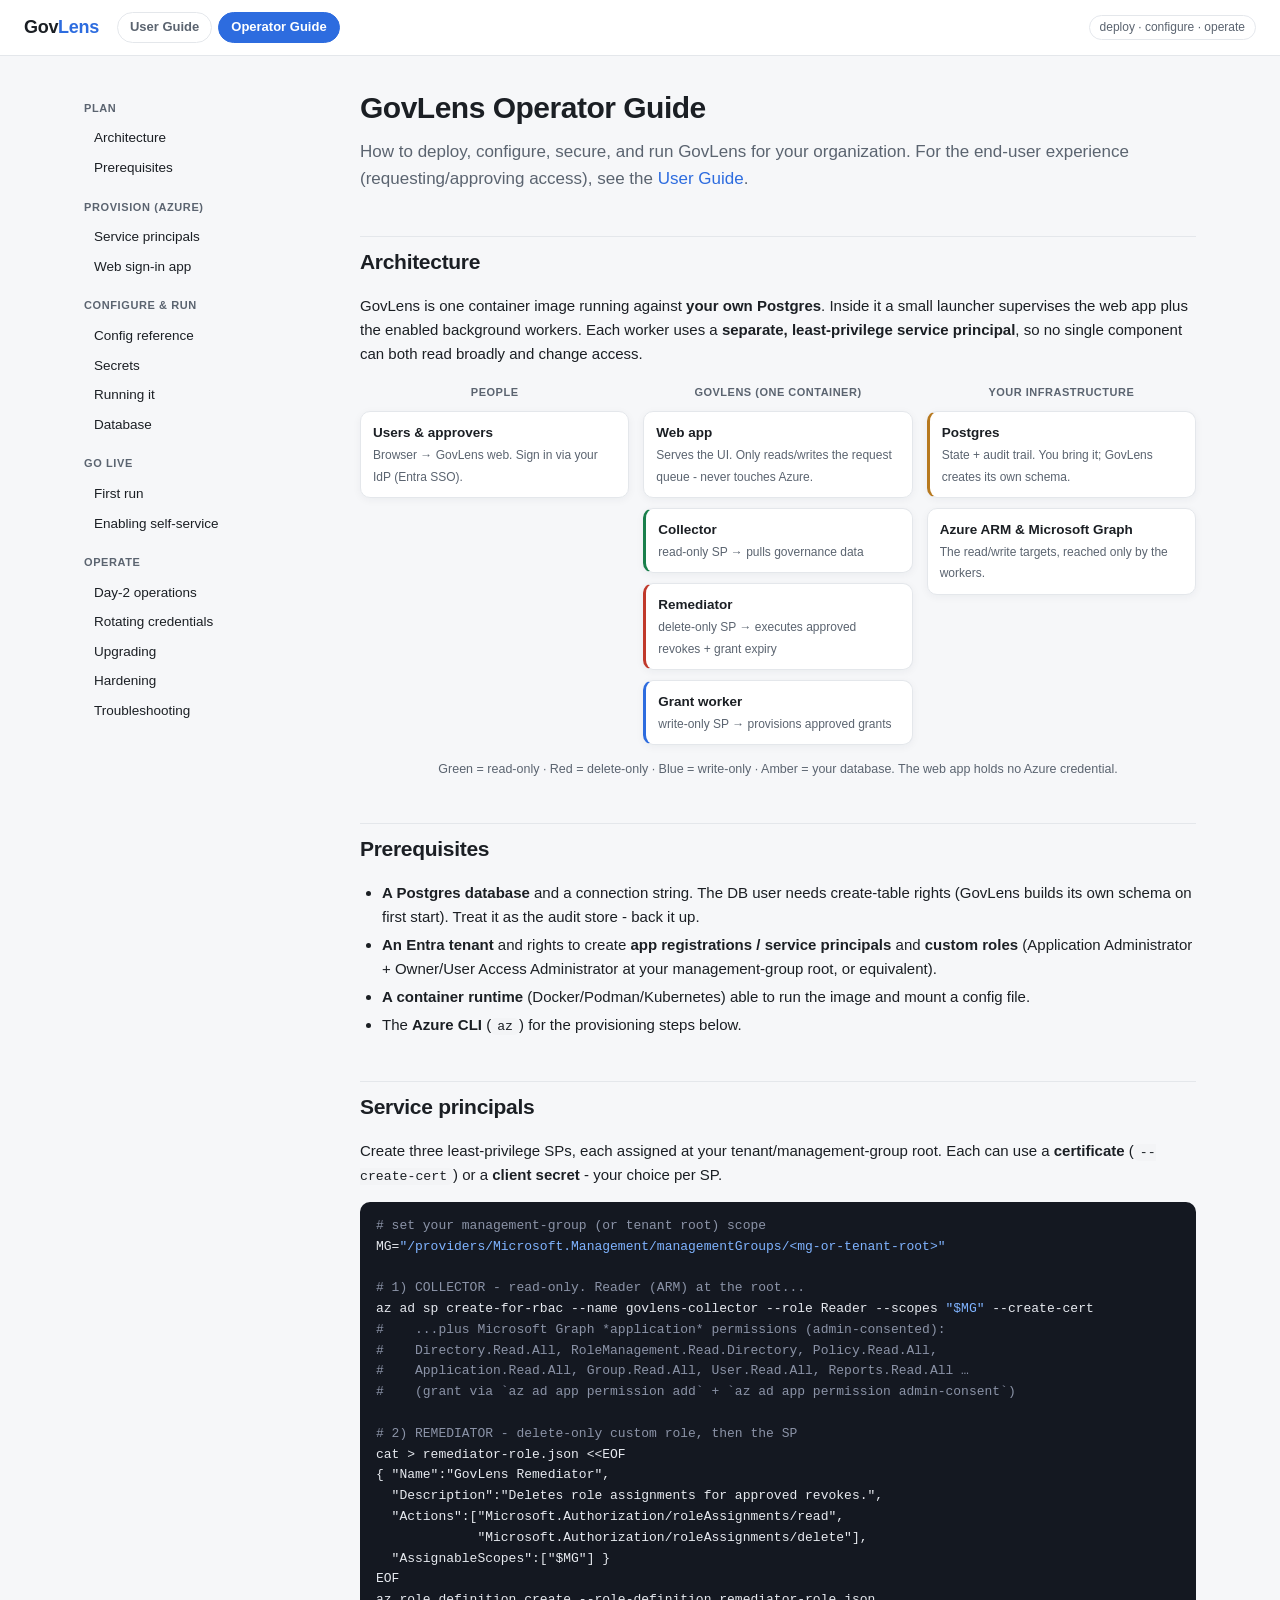
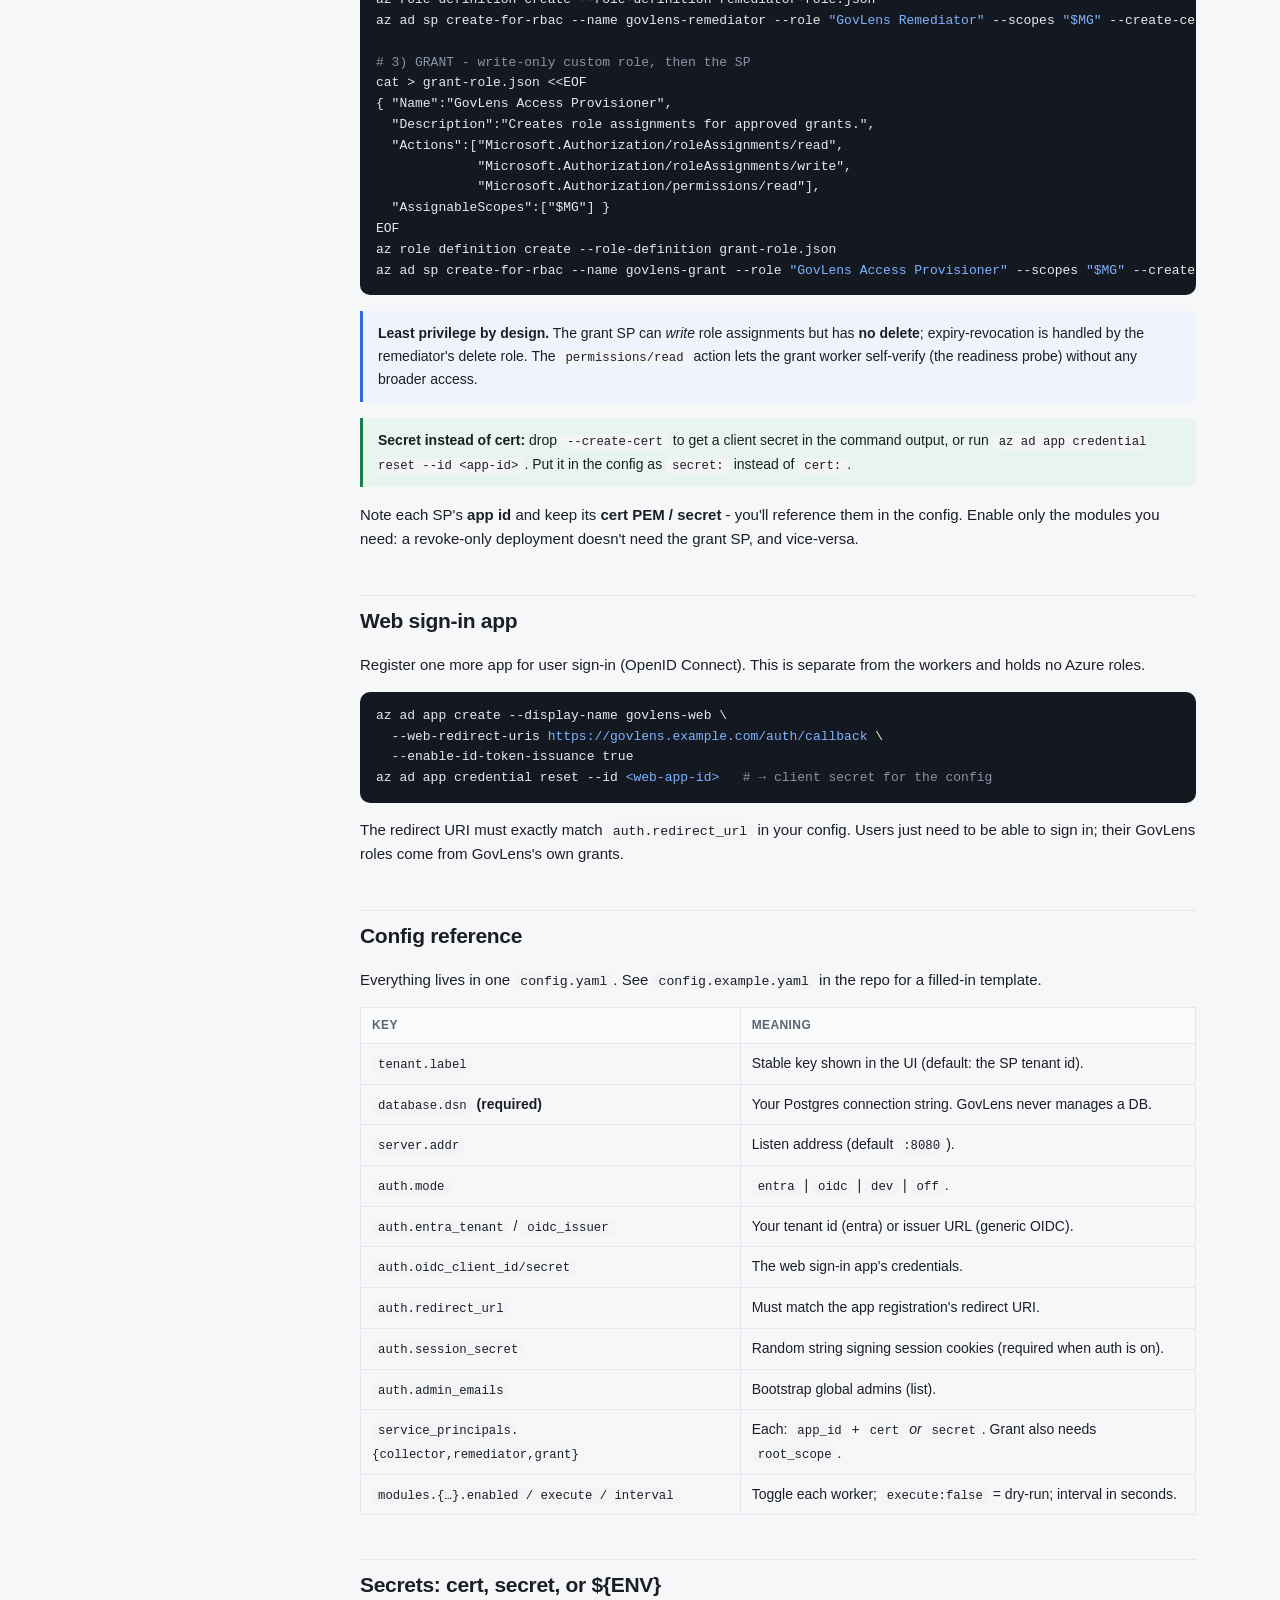
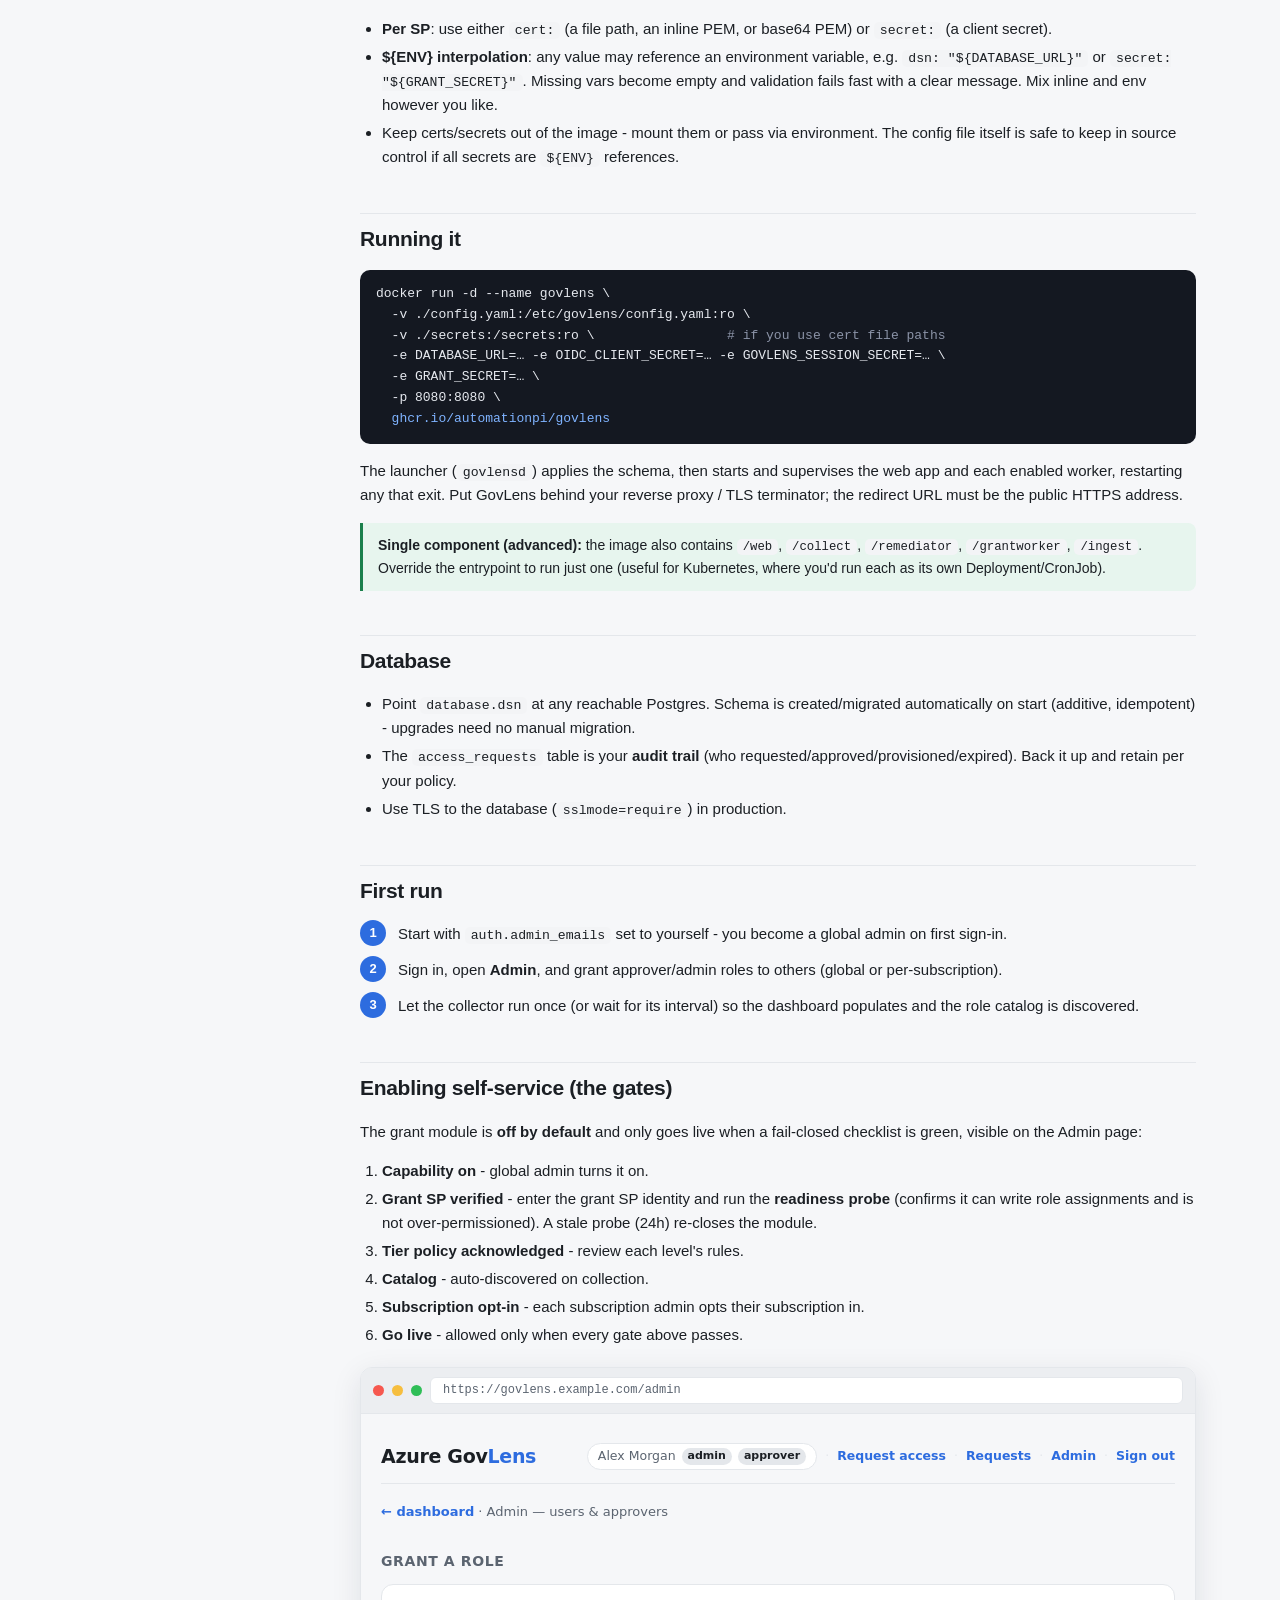
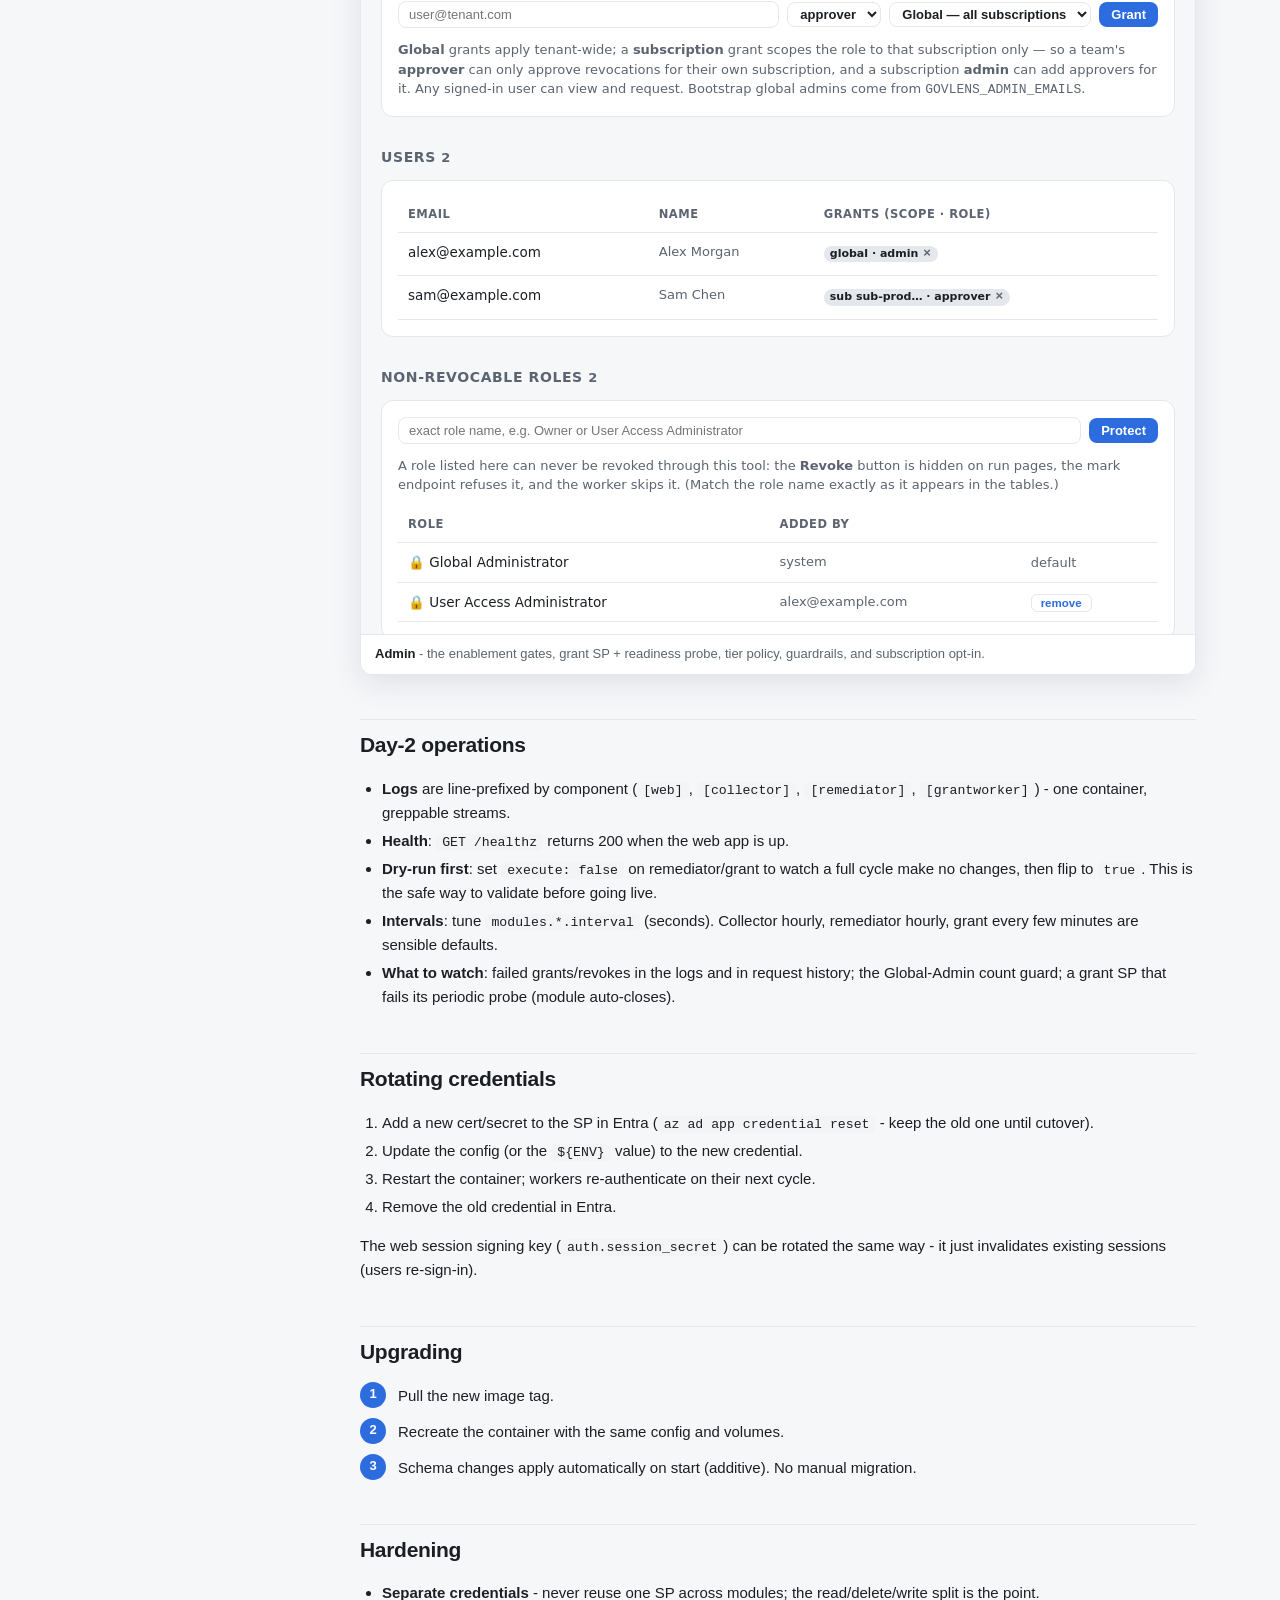
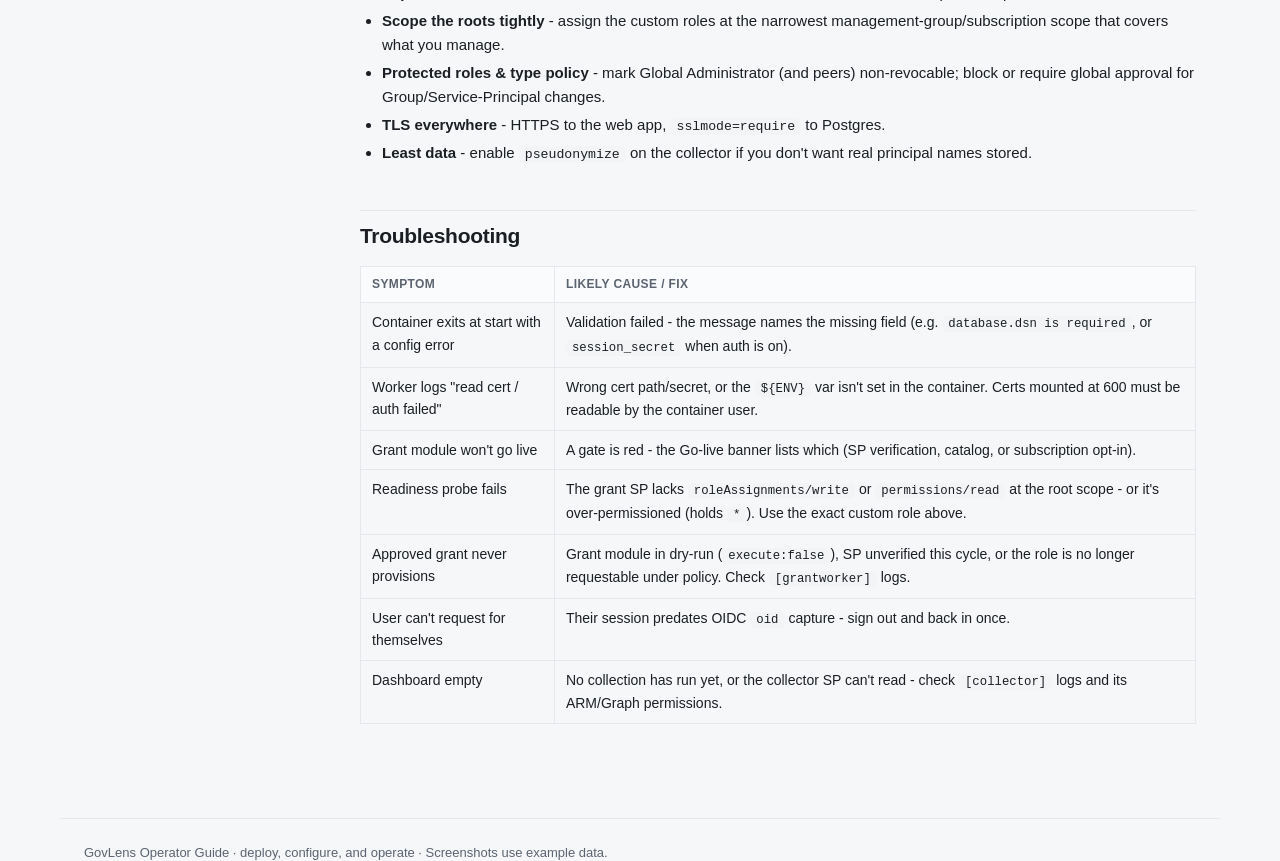
==== docs/user-guide/operator.html @ 84d146c8 "Initial public release Lean Azure and Entra governance with a reviewed self-service access workflow:" ====
<!doctype html>
<html lang="en">
<head>
<meta charset="utf-8">
<meta name="viewport" content="width=device-width, initial-scale=1">
<title>GovLens - Operator Guide</title>
<link rel="stylesheet" href="assets/guide.css">
</head>
<body>
<div class="topbar">
  <span class="brand">Gov<span class="lens">Lens</span></span>
  <nav class="gnav"><a href="index.html">User Guide</a><a href="operator.html" class="active">Operator Guide</a></nav>
  <span style="flex:1"></span>
  <span class="tag">deploy · configure · operate</span>
</div>

<div class="layout">
<nav class="toc">
  <h4>Plan</h4>
  <a href="#arch">Architecture</a>
  <a href="#prereqs">Prerequisites</a>
  <h4>Provision (Azure)</h4>
  <a href="#sps">Service principals</a>
  <a href="#webapp">Web sign-in app</a>
  <h4>Configure &amp; run</h4>
  <a href="#config">Config reference</a>
  <a href="#secrets">Secrets</a>
  <a href="#run">Running it</a>
  <a href="#database">Database</a>
  <h4>Go live</h4>
  <a href="#bootstrap">First run</a>
  <a href="#enable">Enabling self-service</a>
  <h4>Operate</h4>
  <a href="#ops">Day-2 operations</a>
  <a href="#rotate">Rotating credentials</a>
  <a href="#upgrade">Upgrading</a>
  <a href="#hardening">Hardening</a>
  <a href="#trouble">Troubleshooting</a>
</nav>

<main>
  <h1>GovLens Operator Guide</h1>
  <p class="lead">How to deploy, configure, secure, and run GovLens for your organization. For the
  end-user experience (requesting/approving access), see the <a href="index.html">User Guide</a>.</p>

  <h2 id="arch">Architecture</h2>
  <p>GovLens is one container image running against <b>your own Postgres</b>. Inside it a small launcher
  supervises the web app plus the enabled background workers. Each worker uses a <b>separate, least-privilege
  service principal</b>, so no single component can both read broadly and change access.</p>
  <div class="arch">
    <div class="col">
      <div class="colhead">People</div>
      <div class="box"><b>Users &amp; approvers</b><span class="s">Browser → GovLens web. Sign in via your IdP (Entra SSO).</span></div>
    </div>
    <div class="col">
      <div class="colhead">GovLens (one container)</div>
      <div class="box"><b>Web app</b><span class="s">Serves the UI. Only reads/writes the request queue - never touches Azure.</span></div>
      <div class="box read"><b>Collector</b><span class="s">read-only SP → pulls governance data</span></div>
      <div class="box del"><b>Remediator</b><span class="s">delete-only SP → executes approved revokes + grant expiry</span></div>
      <div class="box write"><b>Grant worker</b><span class="s">write-only SP → provisions approved grants</span></div>
    </div>
    <div class="col">
      <div class="colhead">Your infrastructure</div>
      <div class="box db"><b>Postgres</b><span class="s">State + audit trail. You bring it; GovLens creates its own schema.</span></div>
      <div class="box"><b>Azure ARM &amp; Microsoft Graph</b><span class="s">The read/write targets, reached only by the workers.</span></div>
    </div>
    <div class="lgd">Green = read-only · Red = delete-only · Blue = write-only · Amber = your database. The web app holds no Azure credential.</div>
  </div>

  <h2 id="prereqs">Prerequisites</h2>
  <ul>
    <li><b>A Postgres database</b> and a connection string. The DB user needs create-table rights (GovLens
    builds its own schema on first start). Treat it as the audit store - back it up.</li>
    <li><b>An Entra tenant</b> and rights to create <b>app registrations / service principals</b> and
    <b>custom roles</b> (Application Administrator + Owner/User Access Administrator at your management-group root, or equivalent).</li>
    <li><b>A container runtime</b> (Docker/Podman/Kubernetes) able to run the image and mount a config file.</li>
    <li>The <b>Azure CLI</b> (<code>az</code>) for the provisioning steps below.</li>
  </ul>

  <h2 id="sps">Service principals</h2>
  <p>Create three least-privilege SPs, each assigned at your tenant/management-group root. Each can use a
  <b>certificate</b> (<code>--create-cert</code>) or a <b>client secret</b> - your choice per SP.</p>
  <pre class="cmd"><span class="c"># set your management-group (or tenant root) scope</span>
MG=<span class="k">"/providers/Microsoft.Management/managementGroups/&lt;mg-or-tenant-root&gt;"</span>

<span class="c"># 1) COLLECTOR - read-only. Reader (ARM) at the root...</span>
az ad sp create-for-rbac --name govlens-collector --role Reader --scopes <span class="k">"$MG"</span> --create-cert
<span class="c">#    ...plus Microsoft Graph *application* permissions (admin-consented):</span>
<span class="c">#    Directory.Read.All, RoleManagement.Read.Directory, Policy.Read.All,</span>
<span class="c">#    Application.Read.All, Group.Read.All, User.Read.All, Reports.Read.All …</span>
<span class="c">#    (grant via `az ad app permission add` + `az ad app permission admin-consent`)</span>

<span class="c"># 2) REMEDIATOR - delete-only custom role, then the SP</span>
cat &gt; remediator-role.json &lt;&lt;EOF
{ "Name":"GovLens Remediator",
  "Description":"Deletes role assignments for approved revokes.",
  "Actions":["Microsoft.Authorization/roleAssignments/read",
             "Microsoft.Authorization/roleAssignments/delete"],
  "AssignableScopes":["$MG"] }
EOF
az role definition create --role-definition remediator-role.json
az ad sp create-for-rbac --name govlens-remediator --role <span class="k">"GovLens Remediator"</span> --scopes <span class="k">"$MG"</span> --create-cert

<span class="c"># 3) GRANT - write-only custom role, then the SP</span>
cat &gt; grant-role.json &lt;&lt;EOF
{ "Name":"GovLens Access Provisioner",
  "Description":"Creates role assignments for approved grants.",
  "Actions":["Microsoft.Authorization/roleAssignments/read",
             "Microsoft.Authorization/roleAssignments/write",
             "Microsoft.Authorization/permissions/read"],
  "AssignableScopes":["$MG"] }
EOF
az role definition create --role-definition grant-role.json
az ad sp create-for-rbac --name govlens-grant --role <span class="k">"GovLens Access Provisioner"</span> --scopes <span class="k">"$MG"</span> --create-cert</pre>
  <div class="note"><b>Least privilege by design.</b> The grant SP can <i>write</i> role assignments but has
  <b>no delete</b>; expiry-revocation is handled by the remediator's delete role. The <code>permissions/read</code>
  action lets the grant worker self-verify (the readiness probe) without any broader access.</div>
  <div class="tip"><b>Secret instead of cert:</b> drop <code>--create-cert</code> to get a client secret in the
  command output, or run <code>az ad app credential reset --id &lt;app-id&gt;</code>. Put it in the config as
  <code>secret:</code> instead of <code>cert:</code>.</div>
  <p>Note each SP's <b>app id</b> and keep its <b>cert PEM / secret</b> - you'll reference them in the config.
  Enable only the modules you need: a revoke-only deployment doesn't need the grant SP, and vice-versa.</p>

  <h2 id="webapp">Web sign-in app</h2>
  <p>Register one more app for user sign-in (OpenID Connect). This is separate from the workers and holds no Azure roles.</p>
  <pre class="cmd">az ad app create --display-name govlens-web \
  --web-redirect-uris <span class="k">https://govlens.example.com/auth/callback</span> \
  --enable-id-token-issuance true
az ad app credential reset --id <span class="k">&lt;web-app-id&gt;</span>   <span class="c"># → client secret for the config</span></pre>
  <p>The redirect URI must exactly match <code>auth.redirect_url</code> in your config. Users just need to be
  able to sign in; their GovLens roles come from GovLens's own grants.</p>

  <h2 id="config">Config reference</h2>
  <p>Everything lives in one <code>config.yaml</code>. See <code>config.example.yaml</code> in the repo for a
  filled-in template.</p>
  <table>
    <tr><th>Key</th><th>Meaning</th></tr>
    <tr><td><code>tenant.label</code></td><td>Stable key shown in the UI (default: the SP tenant id).</td></tr>
    <tr><td><code>database.dsn</code> <b>(required)</b></td><td>Your Postgres connection string. GovLens never manages a DB.</td></tr>
    <tr><td><code>server.addr</code></td><td>Listen address (default <code>:8080</code>).</td></tr>
    <tr><td><code>auth.mode</code></td><td><code>entra</code> | <code>oidc</code> | <code>dev</code> | <code>off</code>.</td></tr>
    <tr><td><code>auth.entra_tenant</code> / <code>oidc_issuer</code></td><td>Your tenant id (entra) or issuer URL (generic OIDC).</td></tr>
    <tr><td><code>auth.oidc_client_id/secret</code></td><td>The web sign-in app's credentials.</td></tr>
    <tr><td><code>auth.redirect_url</code></td><td>Must match the app registration's redirect URI.</td></tr>
    <tr><td><code>auth.session_secret</code></td><td>Random string signing session cookies (required when auth is on).</td></tr>
    <tr><td><code>auth.admin_emails</code></td><td>Bootstrap global admins (list).</td></tr>
    <tr><td><code>service_principals.{collector,remediator,grant}</code></td><td>Each: <code>app_id</code> + <code>cert</code> <i>or</i> <code>secret</code>. Grant also needs <code>root_scope</code>.</td></tr>
    <tr><td><code>modules.{…}.enabled / execute / interval</code></td><td>Toggle each worker; <code>execute:false</code> = dry-run; interval in seconds.</td></tr>
  </table>

  <h2 id="secrets">Secrets: cert, secret, or ${ENV}</h2>
  <ul>
    <li><b>Per SP</b>: use either <code>cert:</code> (a file path, an inline PEM, or base64 PEM) or <code>secret:</code> (a client secret).</li>
    <li><b>${ENV} interpolation</b>: any value may reference an environment variable, e.g.
    <code>dsn: "${DATABASE_URL}"</code> or <code>secret: "${GRANT_SECRET}"</code>. Missing vars become empty and
    validation fails fast with a clear message. Mix inline and env however you like.</li>
    <li>Keep certs/secrets out of the image - mount them or pass via environment. The config file itself is
    safe to keep in source control if all secrets are <code>${ENV}</code> references.</li>
  </ul>

  <h2 id="run">Running it</h2>
  <pre class="cmd">docker run -d --name govlens \
  -v ./config.yaml:/etc/govlens/config.yaml:ro \
  -v ./secrets:/secrets:ro \                 <span class="c"># if you use cert file paths</span>
  -e DATABASE_URL=… -e OIDC_CLIENT_SECRET=… -e GOVLENS_SESSION_SECRET=… \
  -e GRANT_SECRET=… \
  -p 8080:8080 \
  <span class="k">ghcr.io/automationpi/govlens</span></pre>
  <p>The launcher (<code>govlensd</code>) applies the schema, then starts and supervises the web app and each
  enabled worker, restarting any that exit. Put GovLens behind your reverse proxy / TLS terminator; the
  redirect URL must be the public HTTPS address.</p>
  <div class="tip"><b>Single component (advanced):</b> the image also contains <code>/web</code>, <code>/collect</code>,
  <code>/remediator</code>, <code>/grantworker</code>, <code>/ingest</code>. Override the entrypoint to run just one
  (useful for Kubernetes, where you'd run each as its own Deployment/CronJob).</div>

  <h2 id="database">Database</h2>
  <ul>
    <li>Point <code>database.dsn</code> at any reachable Postgres. Schema is created/migrated automatically on
    start (additive, idempotent) - upgrades need no manual migration.</li>
    <li>The <code>access_requests</code> table is your <b>audit trail</b> (who requested/approved/provisioned/expired).
    Back it up and retain per your policy.</li>
    <li>Use TLS to the database (<code>sslmode=require</code>) in production.</li>
  </ul>

  <h2 id="bootstrap">First run</h2>
  <ol class="steps">
    <li>Start with <code>auth.admin_emails</code> set to yourself - you become a global admin on first sign-in.</li>
    <li>Sign in, open <b>Admin</b>, and grant approver/admin roles to others (global or per-subscription).</li>
    <li>Let the collector run once (or wait for its interval) so the dashboard populates and the role catalog
    is discovered.</li>
  </ol>

  <h2 id="enable">Enabling self-service (the gates)</h2>
  <p>The grant module is <b>off by default</b> and only goes live when a fail-closed checklist is green,
  visible on the Admin page:</p>
  <ol>
    <li><b>Capability on</b> - global admin turns it on.</li>
    <li><b>Grant SP verified</b> - enter the grant SP identity and run the <b>readiness probe</b> (confirms it can
    write role assignments and is not over-permissioned). A stale probe (24h) re-closes the module.</li>
    <li><b>Tier policy acknowledged</b> - review each level's rules.</li>
    <li><b>Catalog</b> - auto-discovered on collection.</li>
    <li><b>Subscription opt-in</b> - each subscription admin opts their subscription in.</li>
    <li><b>Go live</b> - allowed only when every gate above passes.</li>
  </ol>
  <div class="shot">
    <div class="chrome"><span class="dot" style="background:#f6584f"></span><span class="dot" style="background:#f6be3f"></span>
      <span class="dot" style="background:#2fbe57"></span><span class="url">https://govlens.example.com/admin</span></div>
    <iframe src="screens/admin.html" style="height:820px" title="Admin - enablement" loading="lazy"></iframe>
    <div class="cap"><b>Admin</b> - the enablement gates, grant SP + readiness probe, tier policy, guardrails, and subscription opt-in.</div>
  </div>

  <h2 id="ops">Day-2 operations</h2>
  <ul>
    <li><b>Logs</b> are line-prefixed by component (<code>[web]</code>, <code>[collector]</code>,
    <code>[remediator]</code>, <code>[grantworker]</code>) - one container, greppable streams.</li>
    <li><b>Health</b>: <code>GET /healthz</code> returns 200 when the web app is up.</li>
    <li><b>Dry-run first</b>: set <code>execute: false</code> on remediator/grant to watch a full cycle make no
    changes, then flip to <code>true</code>. This is the safe way to validate before going live.</li>
    <li><b>Intervals</b>: tune <code>modules.*.interval</code> (seconds). Collector hourly, remediator hourly,
    grant every few minutes are sensible defaults.</li>
    <li><b>What to watch</b>: failed grants/revokes in the logs and in request history; the Global-Admin count
    guard; a grant SP that fails its periodic probe (module auto-closes).</li>
  </ul>

  <h2 id="rotate">Rotating credentials</h2>
  <ol>
    <li>Add a new cert/secret to the SP in Entra (<code>az ad app credential reset</code> - keep the old one until cutover).</li>
    <li>Update the config (or the <code>${ENV}</code> value) to the new credential.</li>
    <li>Restart the container; workers re-authenticate on their next cycle.</li>
    <li>Remove the old credential in Entra.</li>
  </ol>
  <p>The web session signing key (<code>auth.session_secret</code>) can be rotated the same way - it just
  invalidates existing sessions (users re-sign-in).</p>

  <h2 id="upgrade">Upgrading</h2>
  <ol class="steps">
    <li>Pull the new image tag.</li>
    <li>Recreate the container with the same config and volumes.</li>
    <li>Schema changes apply automatically on start (additive). No manual migration.</li>
  </ol>

  <h2 id="hardening">Hardening</h2>
  <ul>
    <li><b>Separate credentials</b> - never reuse one SP across modules; the read/delete/write split is the point.</li>
    <li><b>Scope the roots tightly</b> - assign the custom roles at the narrowest management-group/subscription
    scope that covers what you manage.</li>
    <li><b>Protected roles &amp; type policy</b> - mark Global Administrator (and peers) non-revocable; block or
    require global approval for Group/Service-Principal changes.</li>
    <li><b>TLS everywhere</b> - HTTPS to the web app, <code>sslmode=require</code> to Postgres.</li>
    <li><b>Least data</b> - enable <code>pseudonymize</code> on the collector if you don't want real principal
    names stored.</li>
  </ul>

  <h2 id="trouble">Troubleshooting</h2>
  <table>
    <tr><th>Symptom</th><th>Likely cause / fix</th></tr>
    <tr><td>Container exits at start with a config error</td><td>Validation failed - the message names the missing
      field (e.g. <code>database.dsn is required</code>, or <code>session_secret</code> when auth is on).</td></tr>
    <tr><td>Worker logs "read cert / auth failed"</td><td>Wrong cert path/secret, or the <code>${ENV}</code> var isn't
      set in the container. Certs mounted at 600 must be readable by the container user.</td></tr>
    <tr><td>Grant module won't go live</td><td>A gate is red - the Go-live banner lists which (SP verification,
      catalog, or subscription opt-in).</td></tr>
    <tr><td>Readiness probe fails</td><td>The grant SP lacks <code>roleAssignments/write</code> or
      <code>permissions/read</code> at the root scope - or it's over-permissioned (holds <code>*</code>). Use the exact custom role above.</td></tr>
    <tr><td>Approved grant never provisions</td><td>Grant module in dry-run (<code>execute:false</code>), SP unverified this
      cycle, or the role is no longer requestable under policy. Check <code>[grantworker]</code> logs.</td></tr>
    <tr><td>User can't request for themselves</td><td>Their session predates OIDC <code>oid</code> capture - sign out and
      back in once.</td></tr>
    <tr><td>Dashboard empty</td><td>No collection has run yet, or the collector SP can't read - check
      <code>[collector]</code> logs and its ARM/Graph permissions.</td></tr>
  </table>
</main>
</div>

<footer>
  GovLens Operator Guide · deploy, configure, and operate · Screenshots use example data.
</footer>
</body>
</html>
---- docs/user-guide/assets/guide.css ----
:root{
    --bg:#f6f7f9; --card:#ffffff; --ink:#1b1f24; --muted:#5b6470; --line:#e4e7eb;
    --accent:#2d6cdf; --accent-soft:#eef3fd; --good:#1a7f4b; --warn:#b7791f; --warn-soft:#fdf6e9; --bad:#c0392b;
    --code:#f3f4f6;
  }
  *{box-sizing:border-box}
  html{scroll-behavior:smooth}
  body{margin:0;background:var(--bg);color:var(--ink);
    font:15px/1.6 -apple-system,BlinkMacSystemFont,"Segoe UI",Roboto,Helvetica,Arial,sans-serif}
  a{color:var(--accent);text-decoration:none}
  a:hover{text-decoration:underline}
  code{background:var(--code);border-radius:5px;padding:1px 6px;font-size:.88em;
    font-family:ui-monospace,SFMono-Regular,Menlo,Consolas,monospace}
  .topbar{position:sticky;top:0;z-index:10;background:rgba(255,255,255,.92);backdrop-filter:blur(6px);
    border-bottom:1px solid var(--line);padding:12px 24px;display:flex;align-items:center;gap:10px}
  .brand{font-weight:800;letter-spacing:-.3px;font-size:18px}
  .brand .lens{color:var(--accent)}
  .tag{font-size:12px;color:var(--muted);border:1px solid var(--line);border-radius:20px;padding:2px 10px}
  .layout{display:grid;grid-template-columns:240px 1fr;gap:36px;max-width:1160px;margin:0 auto;padding:28px 24px 80px}
  nav.toc{position:sticky;top:70px;align-self:start;font-size:13.5px;max-height:calc(100vh - 90px);overflow:auto}
  nav.toc h4{font-size:11px;text-transform:uppercase;letter-spacing:.6px;color:var(--muted);margin:16px 0 6px}
  nav.toc a{display:block;color:var(--ink);padding:4px 8px;border-radius:6px;border-left:2px solid transparent}
  nav.toc a:hover{background:var(--accent-soft);text-decoration:none}
  main{min-width:0}
  main h1{font-size:30px;letter-spacing:-.5px;margin:0 0 6px}
  main h2{font-size:21px;letter-spacing:-.3px;margin:44px 0 10px;padding-top:8px;border-top:1px solid var(--line)}
  main h3{font-size:16px;margin:22px 0 6px}
  .lead{font-size:17px;color:var(--muted);margin:0 0 8px}
  ul,ol{padding-left:22px}
  li{margin:4px 0}
  .pill{display:inline-block;font-size:12px;font-weight:600;border-radius:20px;padding:1px 9px}
  .p-user{background:#e7edfb;color:var(--accent)} .p-approver{background:#e7f5ee;color:var(--good)}
  .p-admin{background:#f0e9d8;color:var(--warn)}
  .note,.warn,.tip{border-left:3px solid var(--accent);background:var(--accent-soft);
    padding:11px 15px;border-radius:0 8px 8px 0;margin:16px 0;font-size:14px}
  .warn{border-color:var(--warn);background:var(--warn-soft)}
  .tip{border-color:var(--good);background:#e7f5ee}
  .note b,.warn b,.tip b{color:var(--ink)}
  table{border-collapse:collapse;width:100%;margin:14px 0;font-size:14px}
  th,td{border:1px solid var(--line);padding:8px 11px;text-align:left;vertical-align:top}
  th{background:#fafbfc;font-size:12px;text-transform:uppercase;letter-spacing:.4px;color:var(--muted)}
  /* Screenshot frame */
  .shot{border:1px solid var(--line);border-radius:12px;overflow:hidden;
    box-shadow:0 8px 30px rgba(20,30,50,.10);margin:20px 0}
  .shot .chrome{display:flex;align-items:center;gap:8px;padding:9px 12px;background:#eceef1;border-bottom:1px solid var(--line)}
  .shot .dot{width:11px;height:11px;border-radius:50%;flex:0 0 auto}
  .shot .url{flex:1;background:#fff;border:1px solid var(--line);border-radius:6px;padding:3px 12px;
    font-size:12px;color:var(--muted);font-family:ui-monospace,monospace;overflow:hidden;white-space:nowrap;text-overflow:ellipsis}
  .shot iframe{width:100%;border:0;display:block;background:#fff}
  .shot .cap{padding:9px 14px;font-size:13px;color:var(--muted);background:var(--card);border-top:1px solid var(--line)}
  .cap b{color:var(--ink)}
  .steps{counter-reset:s;list-style:none;padding-left:0}
  .steps>li{counter-increment:s;position:relative;padding-left:38px;margin:12px 0}
  .steps>li::before{content:counter(s);position:absolute;left:0;top:-2px;width:26px;height:26px;border-radius:50%;
    background:var(--accent);color:#fff;font-weight:700;font-size:13px;display:flex;align-items:center;justify-content:center}
  footer{max-width:1160px;margin:0 auto;padding:24px;color:var(--muted);font-size:13px;border-top:1px solid var(--line)}
  @media(max-width:820px){.layout{grid-template-columns:1fr}nav.toc{display:none}}

/* ---- shared guide nav (User / Operator tabs) ---- */
.gnav{display:flex;gap:6px;margin-left:8px}
.gnav a{font-size:13px;font-weight:600;color:var(--muted);padding:4px 12px;border-radius:20px;border:1px solid var(--line);background:#fff}
.gnav a:hover{text-decoration:none;border-color:var(--accent);color:var(--accent)}
.gnav a.active{background:var(--accent);color:#fff;border-color:var(--accent)}

/* ---- command / code blocks ---- */
pre.cmd{background:#141821;color:#e6e9ef;padding:14px 16px;border-radius:10px;overflow:auto;
  font:13px/1.6 ui-monospace,SFMono-Regular,Menlo,Consolas,monospace;margin:14px 0}
pre.cmd .c{color:#8b93a7}         /* comment */
pre.cmd .k{color:#7fb3ff}         /* keyword/flag */
kbd{background:#fff;border:1px solid var(--line);border-bottom-width:2px;border-radius:5px;
  padding:1px 6px;font:12px ui-monospace,monospace}

/* ---- architecture diagram ---- */
.arch{display:grid;grid-template-columns:1fr 1fr 1fr;gap:14px;align-items:stretch;margin:18px 0}
.arch .col{display:flex;flex-direction:column;gap:10px}
.arch .colhead{font-size:11px;text-transform:uppercase;letter-spacing:.5px;color:var(--muted);font-weight:700;text-align:center}
.box{border:1px solid var(--line);border-radius:10px;background:var(--card);padding:10px 12px;font-size:13.5px;box-shadow:0 2px 8px rgba(20,30,50,.05)}
.box b{display:block}
.box .s{font-size:12px;color:var(--muted)}
.box.read{border-left:3px solid var(--good)}
.box.del{border-left:3px solid var(--bad)}
.box.write{border-left:3px solid var(--accent)}
.box.db{border-left:3px solid var(--warn)}
.arch .lgd{grid-column:1/-1;font-size:12.5px;color:var(--muted);text-align:center}
@media(max-width:820px){.arch{grid-template-columns:1fr}}
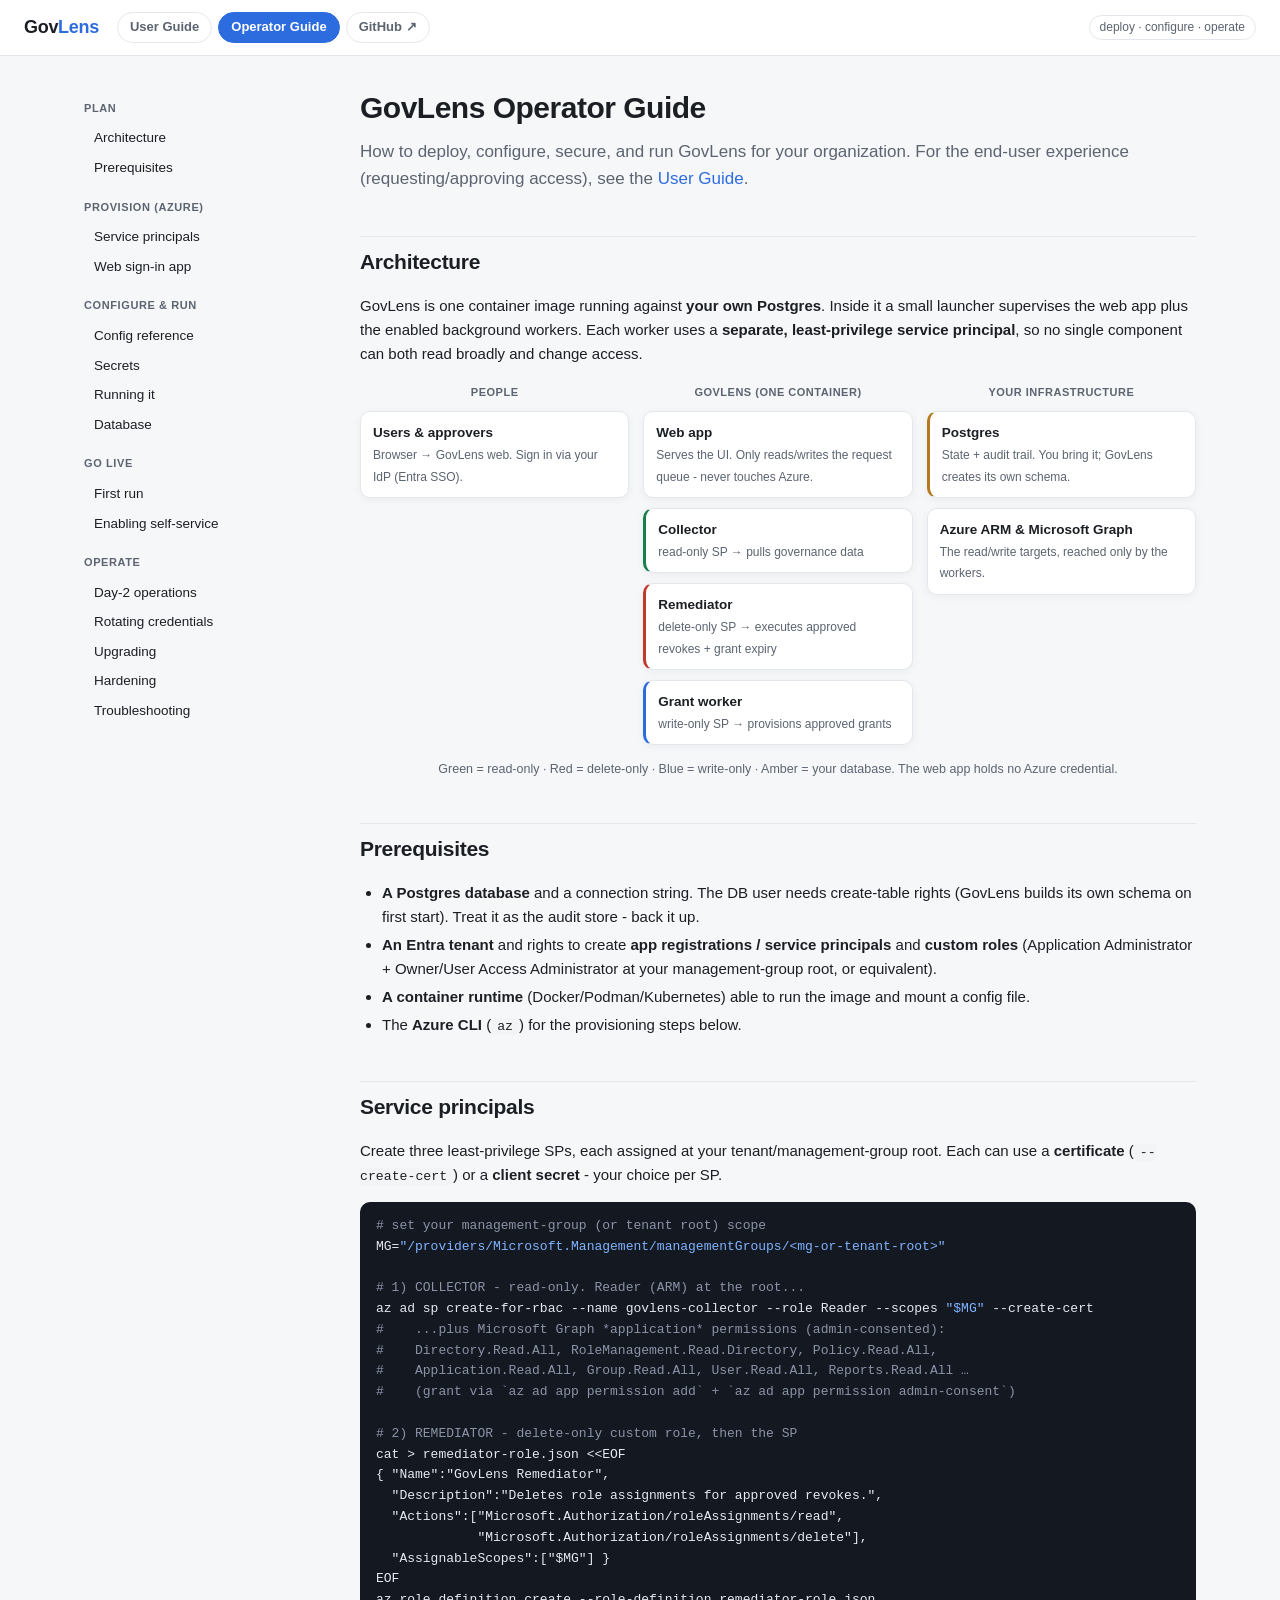
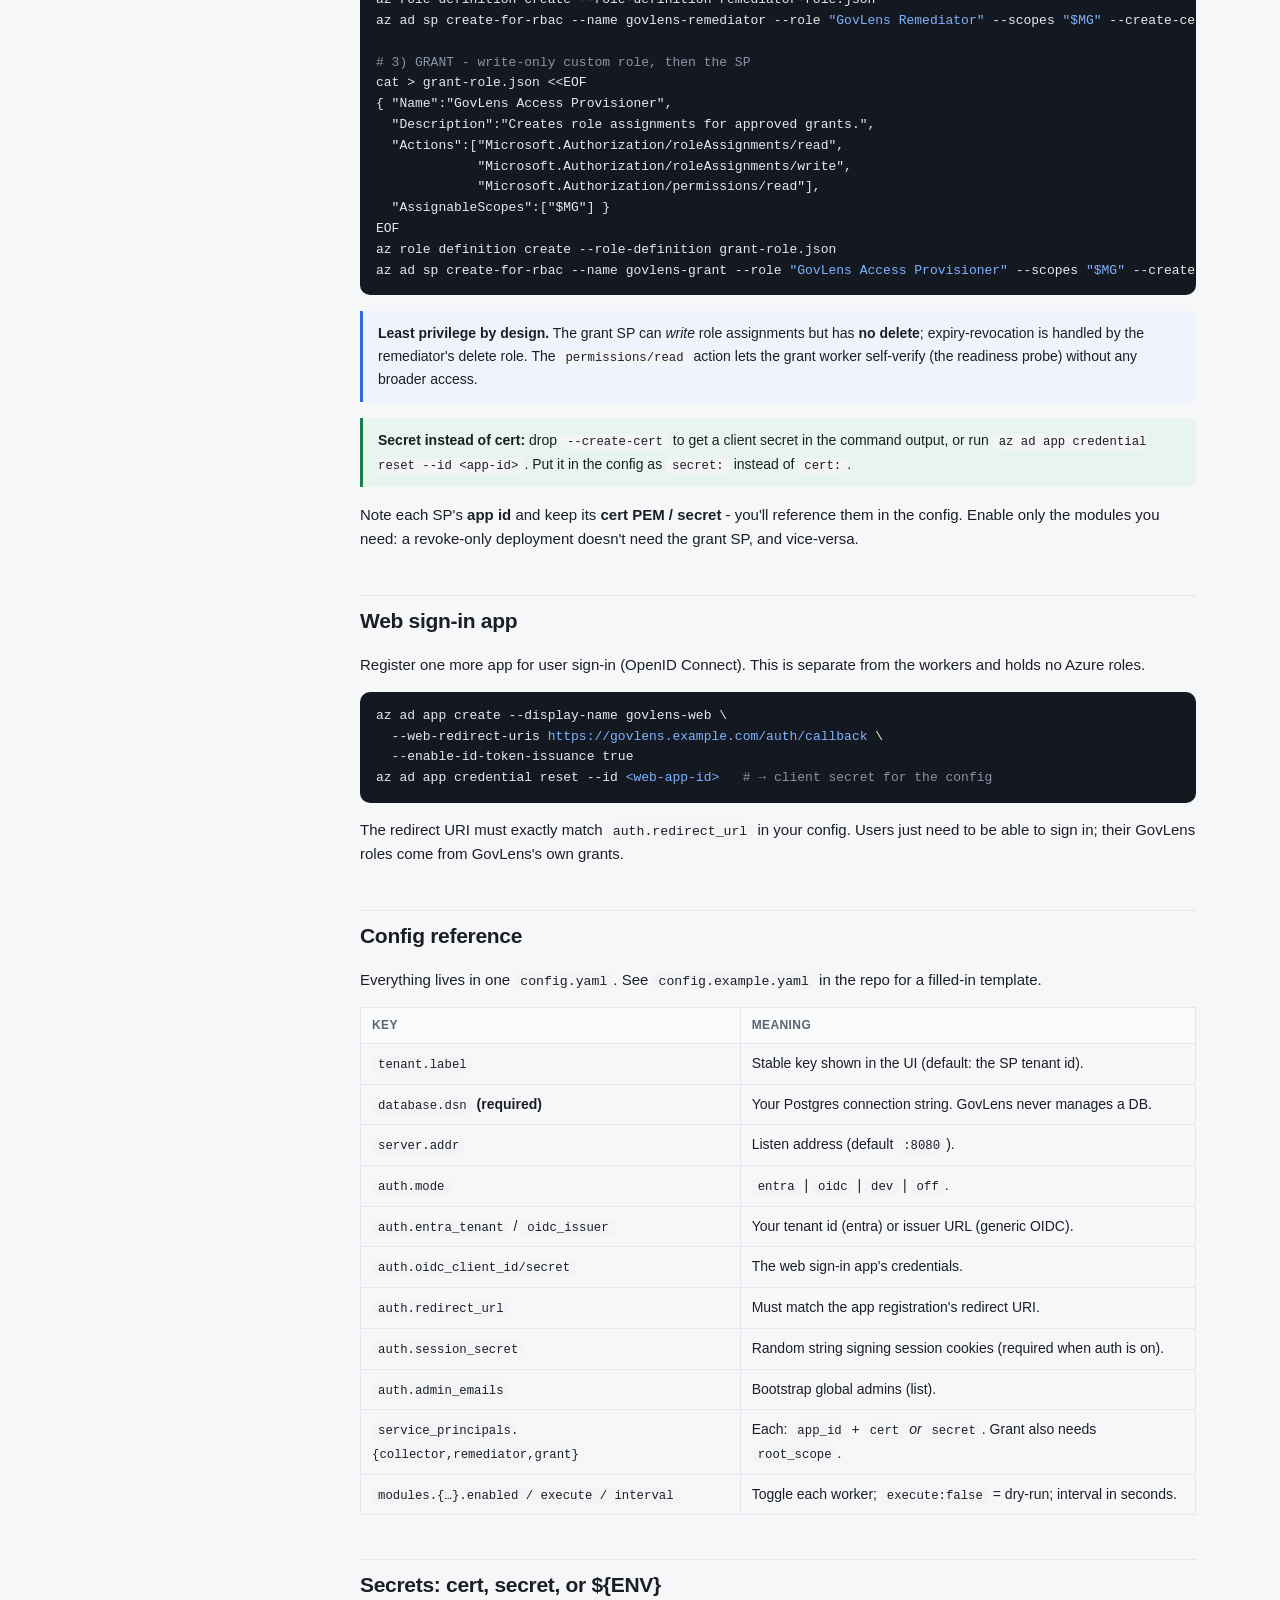
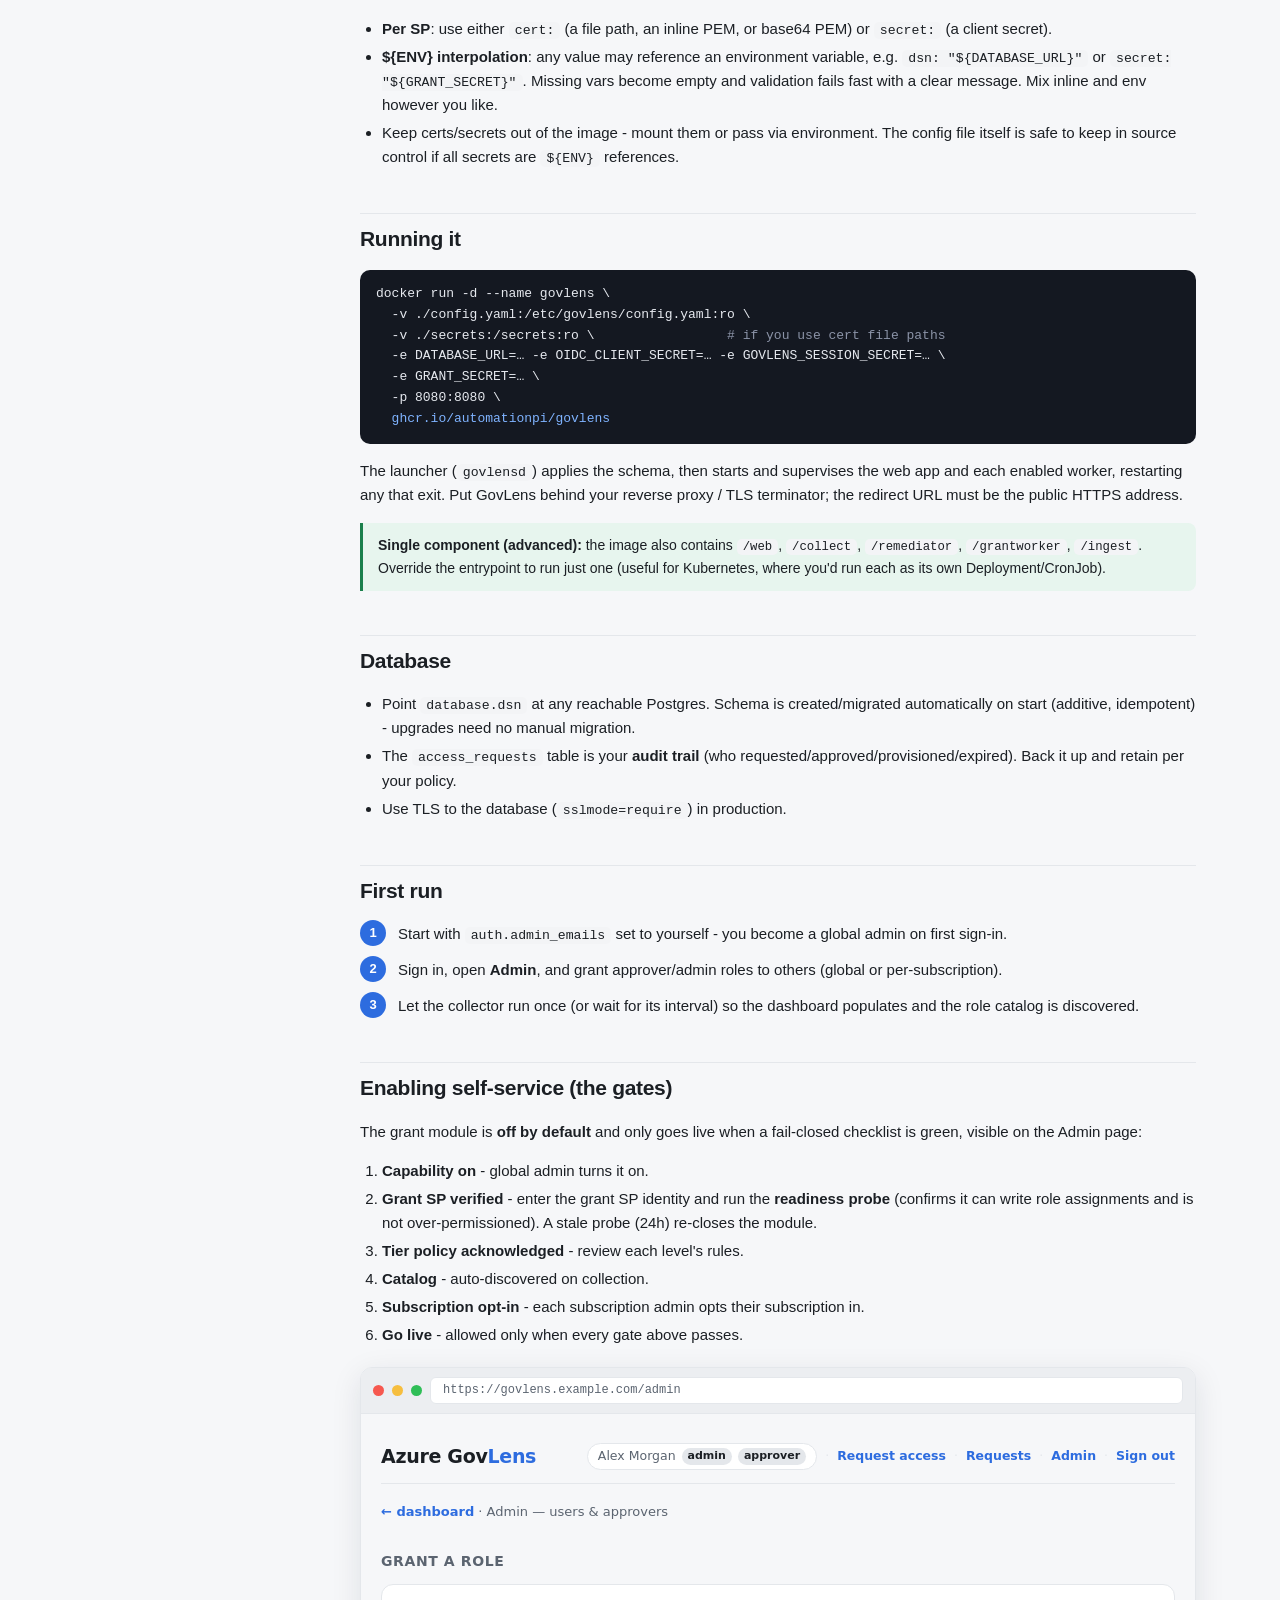
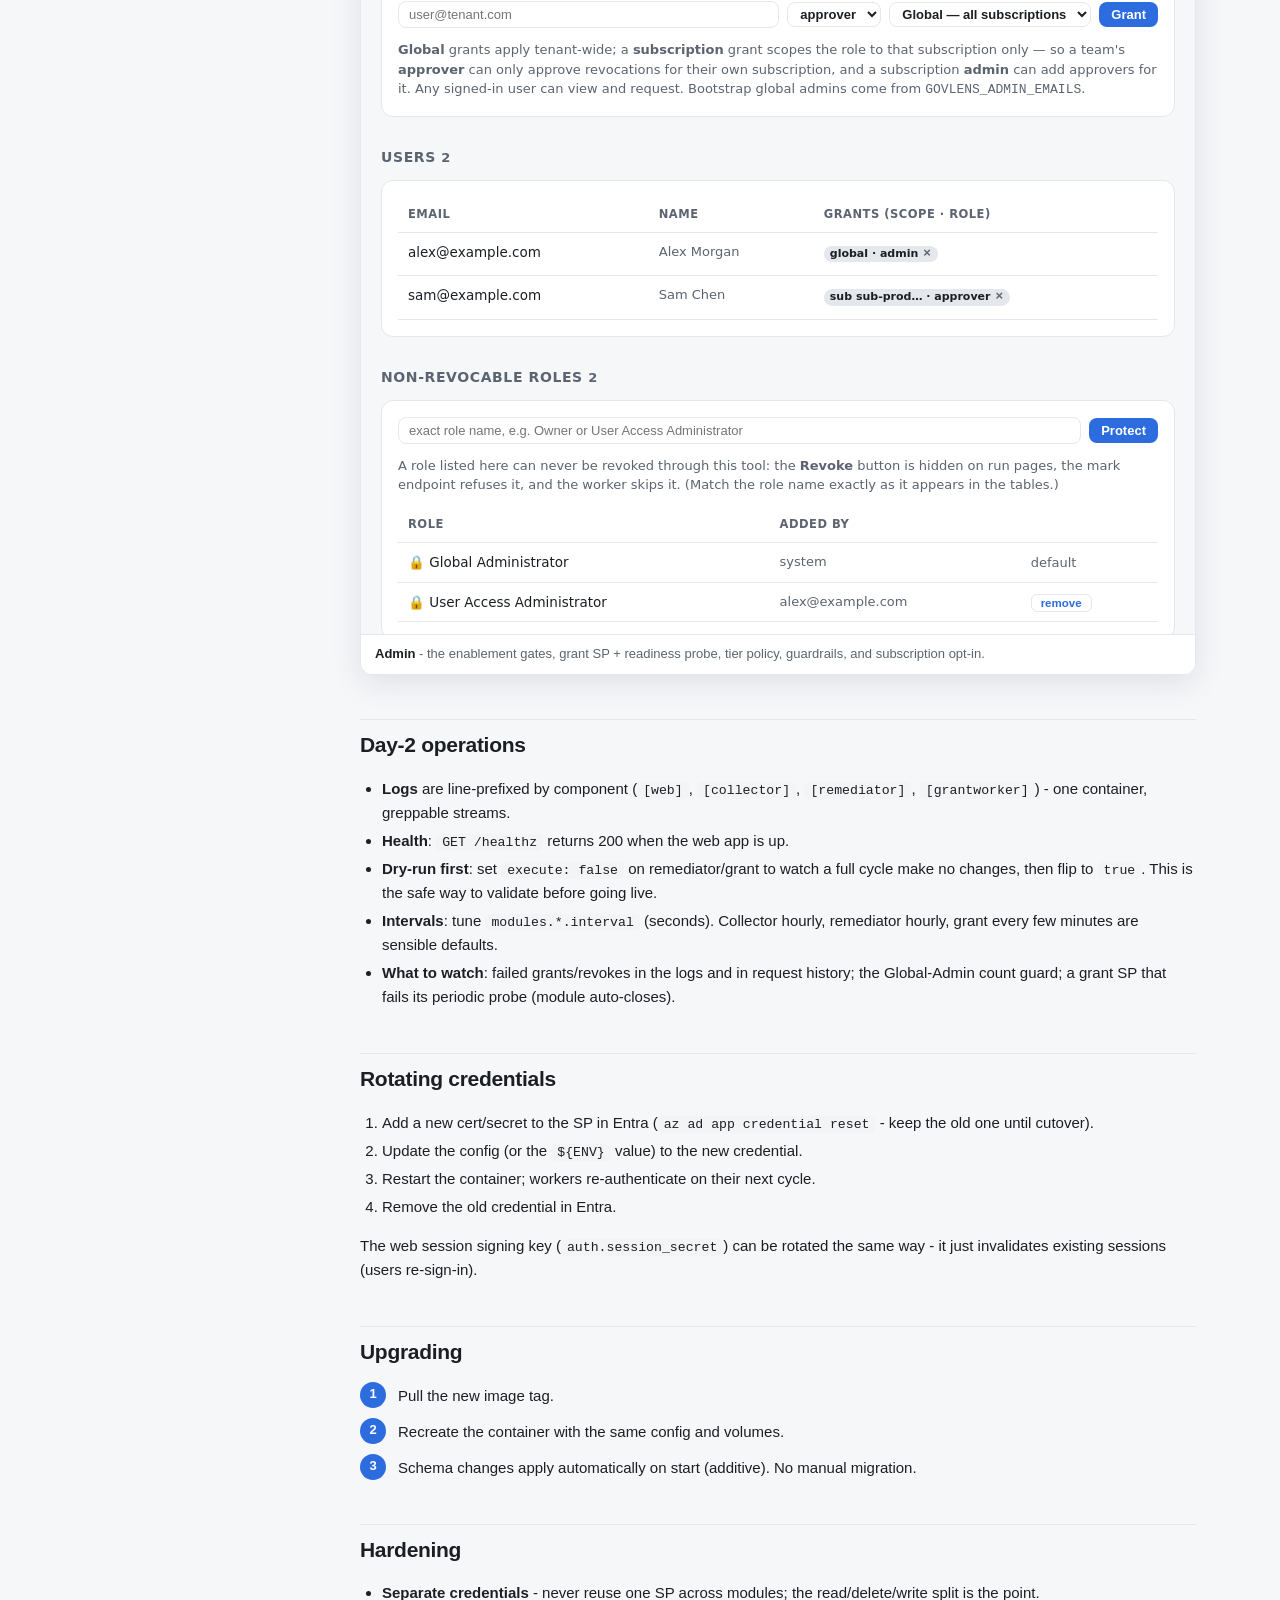
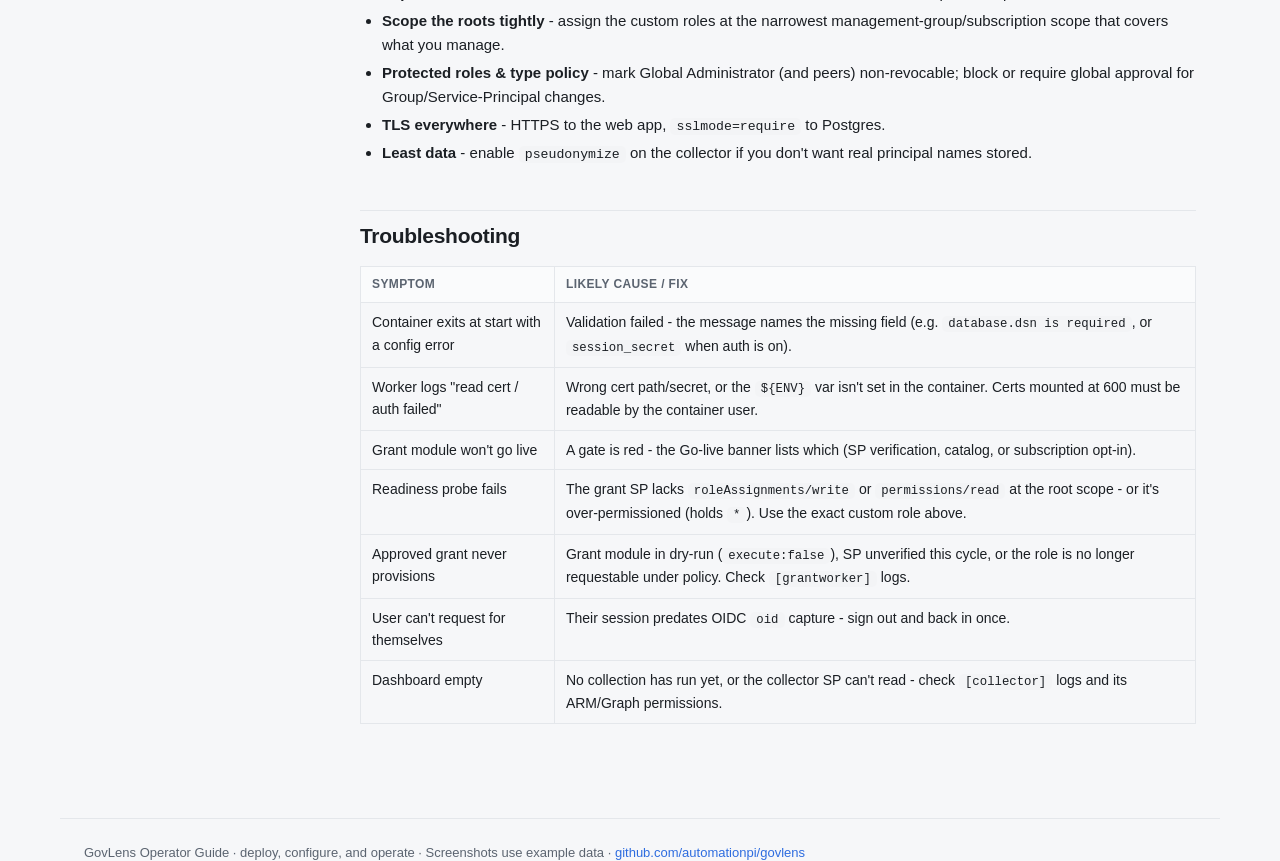
==== commit 21a2043f: "docs: add dashboard screenshot and documentation links to README; add repo links to the guides" ====
--- a/docs/user-guide/operator.html
+++ b/docs/user-guide/operator.html
@@ -9,7 +9,7 @@
 <body>
 <div class="topbar">
   <span class="brand">Gov<span class="lens">Lens</span></span>
-  <nav class="gnav"><a href="index.html">User Guide</a><a href="operator.html" class="active">Operator Guide</a></nav>
+  <nav class="gnav"><a href="index.html">User Guide</a><a href="operator.html" class="active">Operator Guide</a><a href="https://github.com/automationpi/govlens" target="_blank" rel="noopener">GitHub &#8599;</a></nav>
   <span style="flex:1"></span>
   <span class="tag">deploy · configure · operate</span>
 </div>
@@ -273,7 +273,8 @@
 </div>
 
 <footer>
-  GovLens Operator Guide · deploy, configure, and operate · Screenshots use example data.
+  GovLens Operator Guide · deploy, configure, and operate · Screenshots use example data ·
+  <a href="https://github.com/automationpi/govlens">github.com/automationpi/govlens</a>
 </footer>
 </body>
 </html>
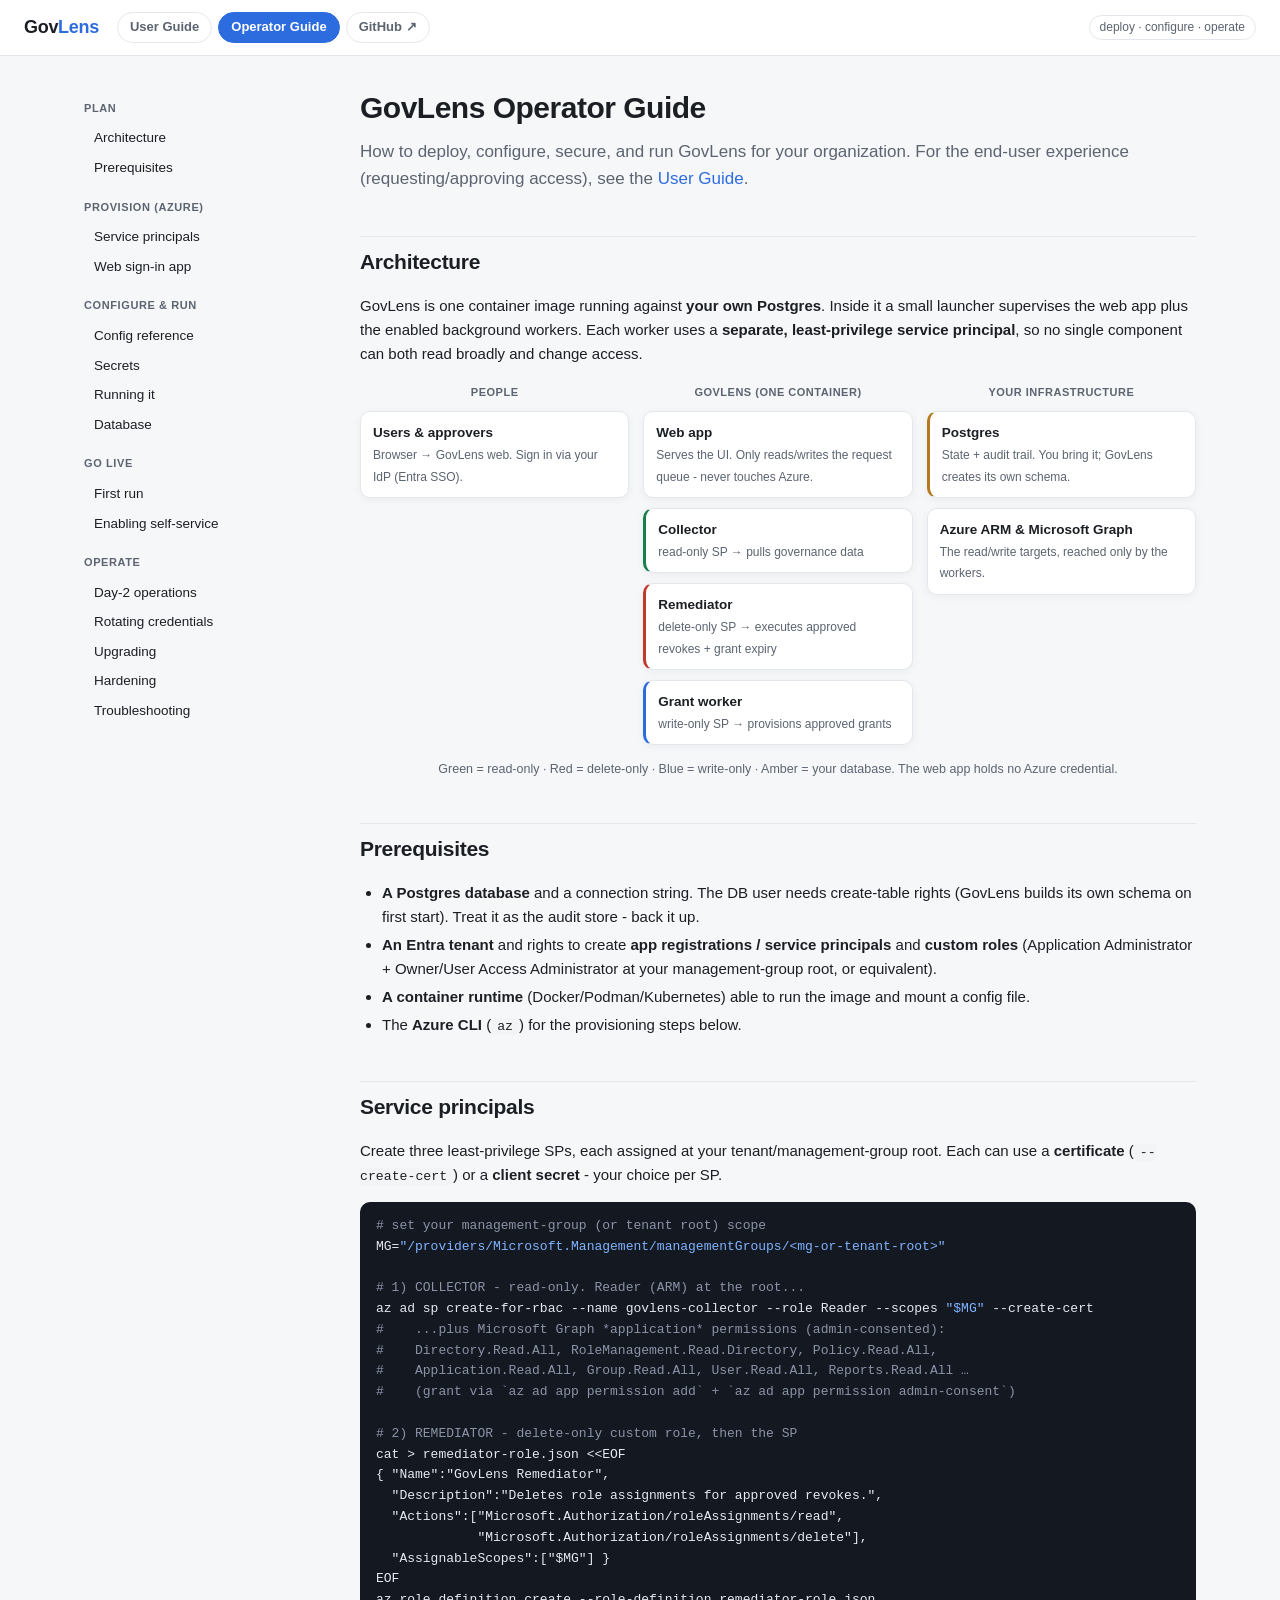
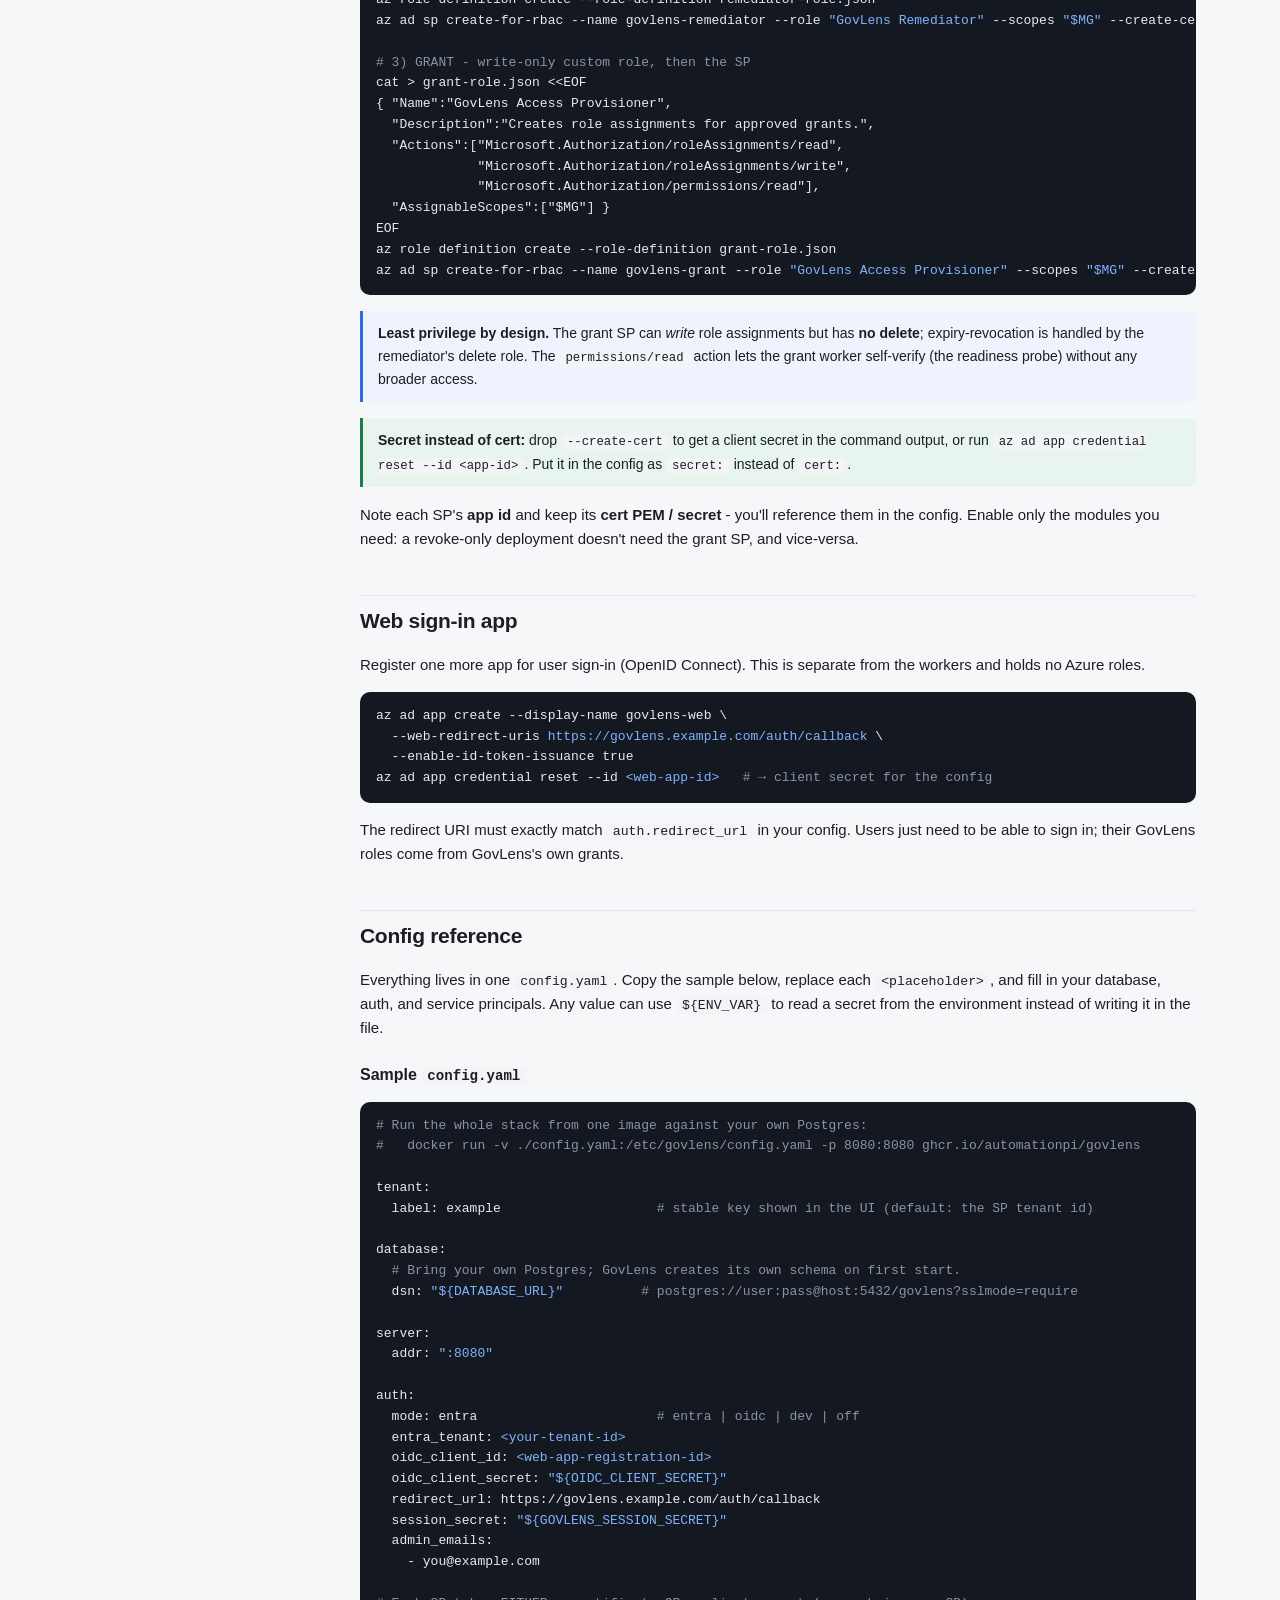
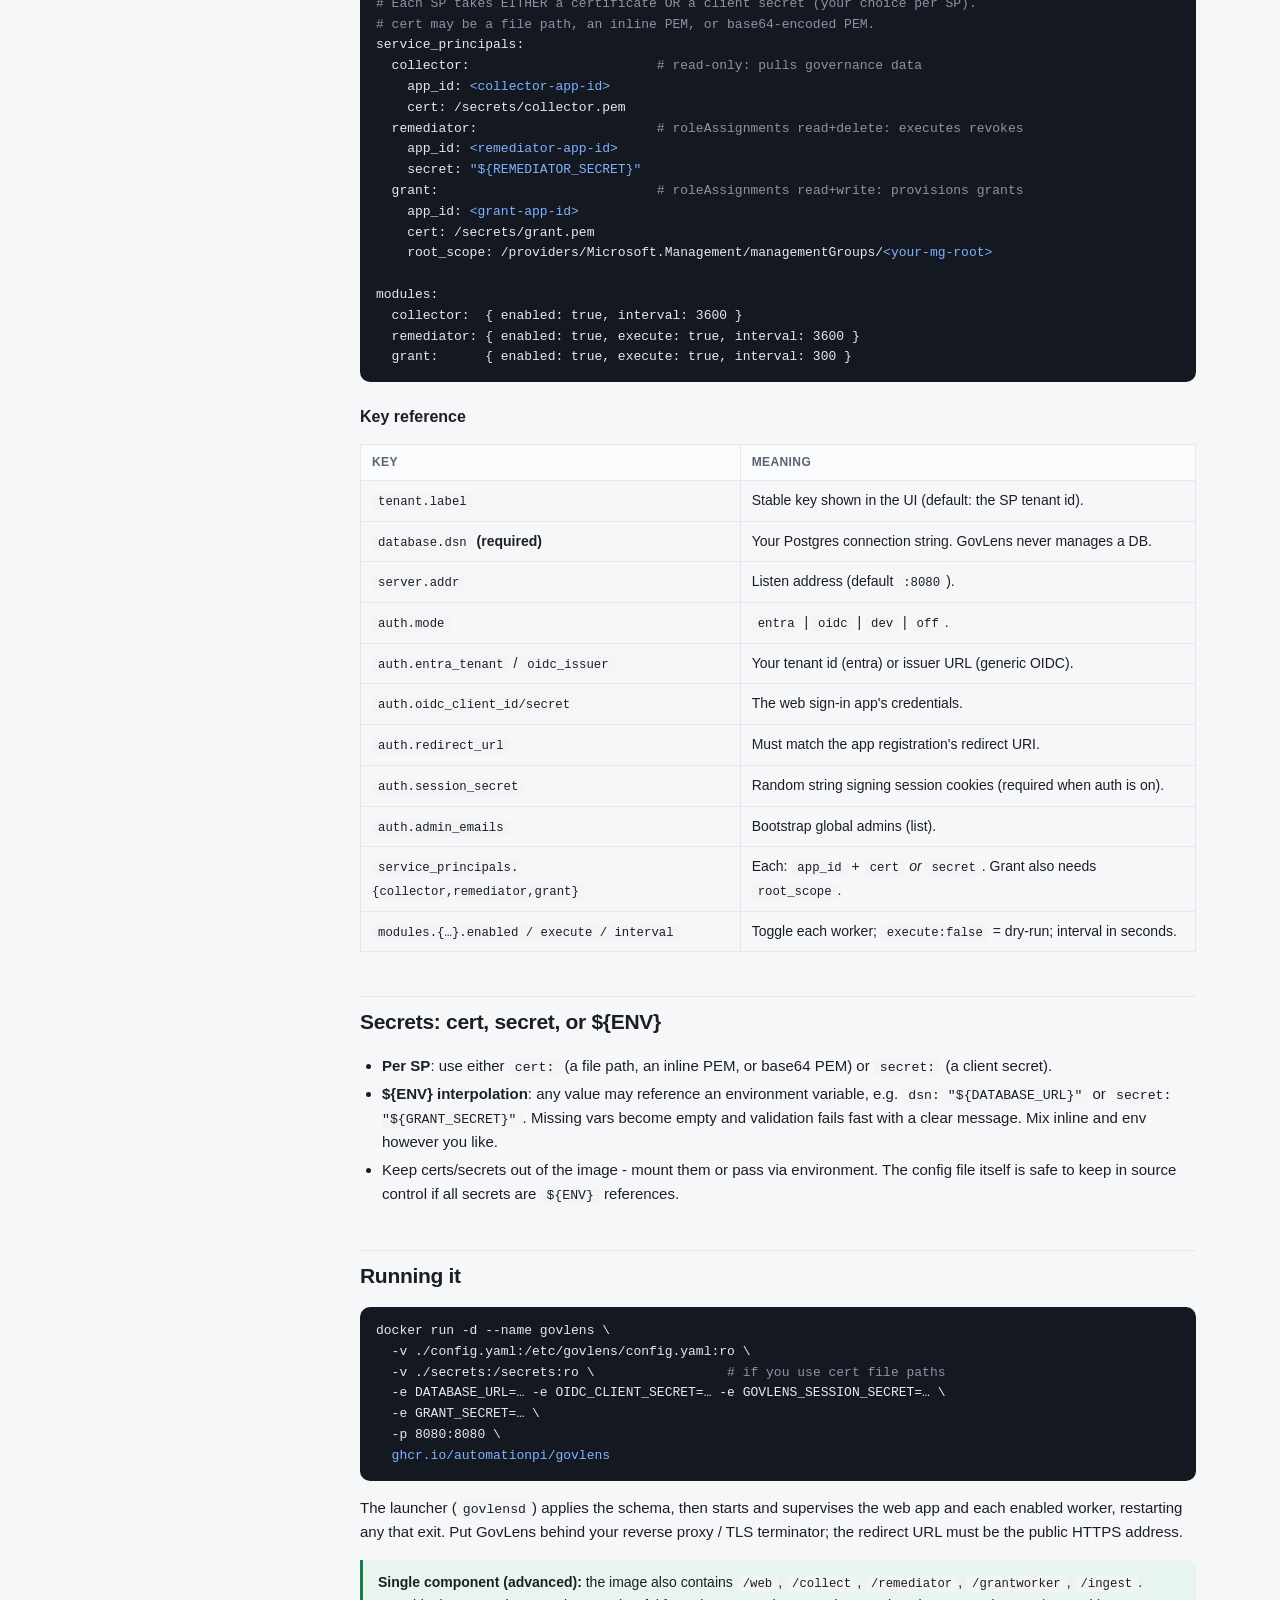
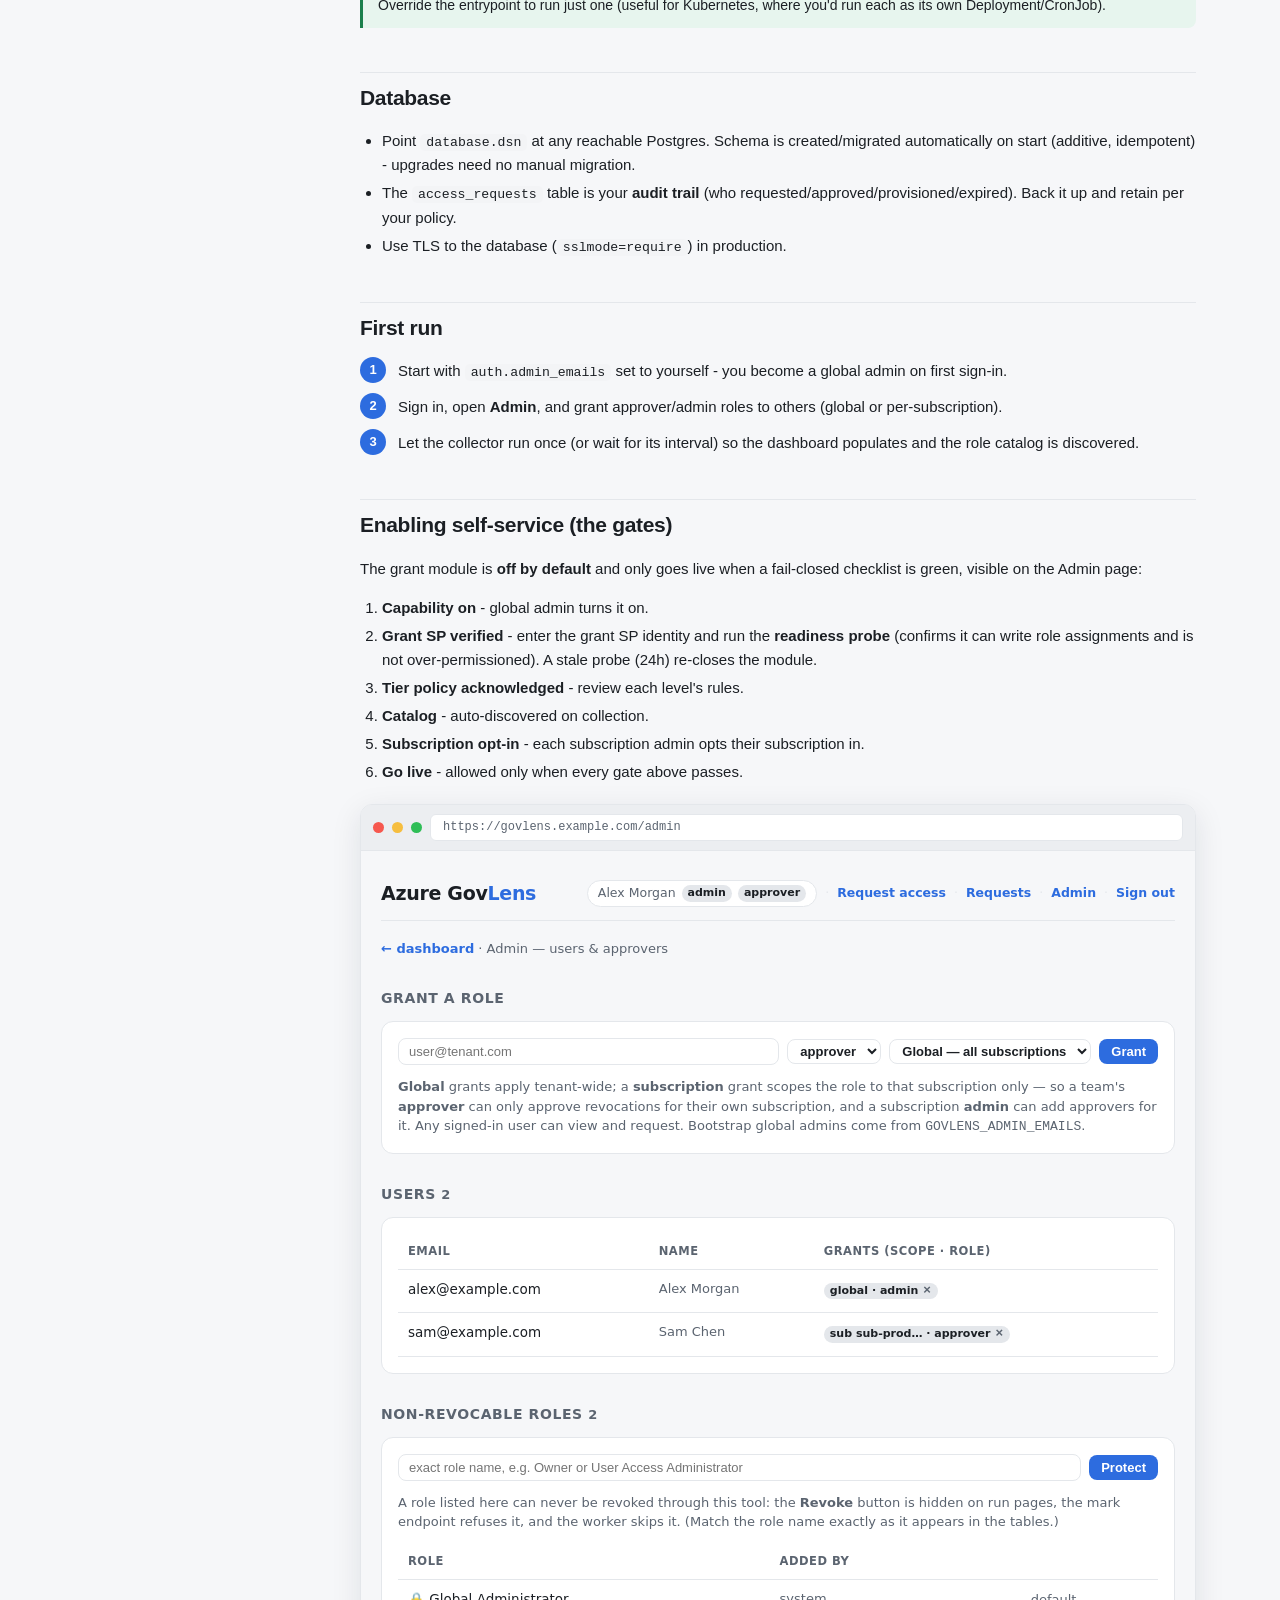
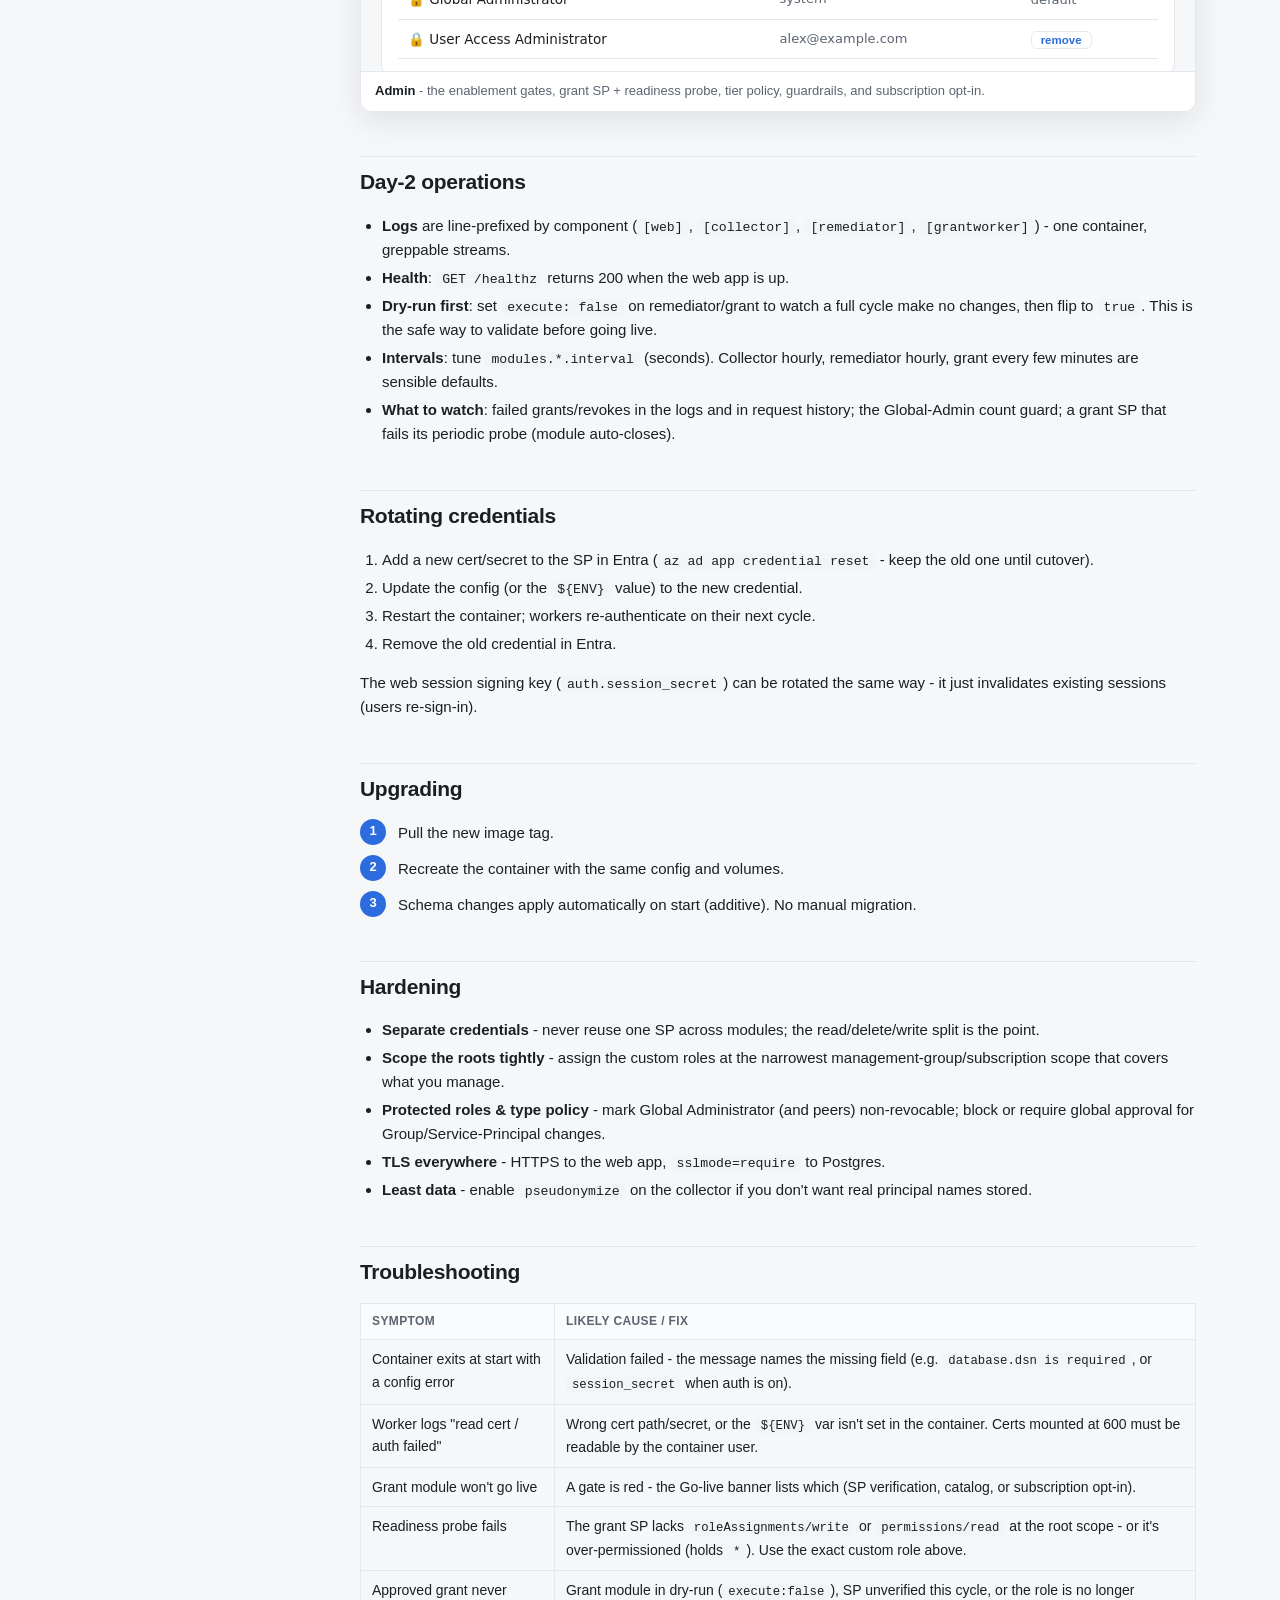
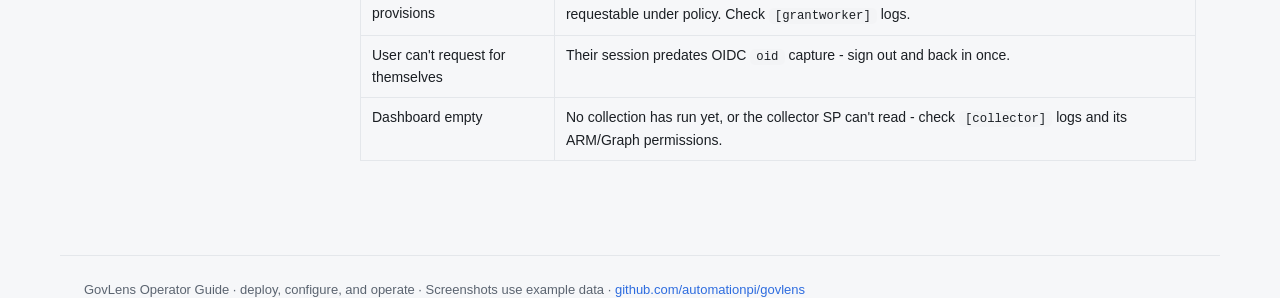
==== commit 510bddf3: "docs: add copy-paste sample config.yaml to the operator guide" ====
--- a/docs/user-guide/operator.html
+++ b/docs/user-guide/operator.html
@@ -131,8 +131,54 @@
   able to sign in; their GovLens roles come from GovLens's own grants.</p>
 
   <h2 id="config">Config reference</h2>
-  <p>Everything lives in one <code>config.yaml</code>. See <code>config.example.yaml</code> in the repo for a
-  filled-in template.</p>
+  <p>Everything lives in one <code>config.yaml</code>. Copy the sample below, replace each
+  <code>&lt;placeholder&gt;</code>, and fill in your database, auth, and service principals. Any value can use
+  <code>${ENV_VAR}</code> to read a secret from the environment instead of writing it in the file.</p>
+
+  <h3>Sample <code>config.yaml</code></h3>
+  <pre class="cmd"><span class="c"># Run the whole stack from one image against your own Postgres:</span>
+<span class="c">#   docker run -v ./config.yaml:/etc/govlens/config.yaml -p 8080:8080 ghcr.io/automationpi/govlens</span>
+
+tenant:
+  label: example                    <span class="c"># stable key shown in the UI (default: the SP tenant id)</span>
+
+database:
+  <span class="c"># Bring your own Postgres; GovLens creates its own schema on first start.</span>
+  dsn: <span class="k">"${DATABASE_URL}"</span>          <span class="c"># postgres://user:pass@host:5432/govlens?sslmode=require</span>
+
+server:
+  addr: <span class="k">":8080"</span>
+
+auth:
+  mode: entra                       <span class="c"># entra | oidc | dev | off</span>
+  entra_tenant: <span class="k">&lt;your-tenant-id&gt;</span>
+  oidc_client_id: <span class="k">&lt;web-app-registration-id&gt;</span>
+  oidc_client_secret: <span class="k">"${OIDC_CLIENT_SECRET}"</span>
+  redirect_url: https://govlens.example.com/auth/callback
+  session_secret: <span class="k">"${GOVLENS_SESSION_SECRET}"</span>
+  admin_emails:
+    - you@example.com
+
+<span class="c"># Each SP takes EITHER a certificate OR a client secret (your choice per SP).</span>
+<span class="c"># cert may be a file path, an inline PEM, or base64-encoded PEM.</span>
+service_principals:
+  collector:                        <span class="c"># read-only: pulls governance data</span>
+    app_id: <span class="k">&lt;collector-app-id&gt;</span>
+    cert: /secrets/collector.pem
+  remediator:                       <span class="c"># roleAssignments read+delete: executes revokes</span>
+    app_id: <span class="k">&lt;remediator-app-id&gt;</span>
+    secret: <span class="k">"${REMEDIATOR_SECRET}"</span>
+  grant:                            <span class="c"># roleAssignments read+write: provisions grants</span>
+    app_id: <span class="k">&lt;grant-app-id&gt;</span>
+    cert: /secrets/grant.pem
+    root_scope: /providers/Microsoft.Management/managementGroups/<span class="k">&lt;your-mg-root&gt;</span>
+
+modules:
+  collector:  { enabled: true, interval: 3600 }
+  remediator: { enabled: true, execute: true, interval: 3600 }
+  grant:      { enabled: true, execute: true, interval: 300 }</pre>
+
+  <h3>Key reference</h3>
   <table>
     <tr><th>Key</th><th>Meaning</th></tr>
     <tr><td><code>tenant.label</code></td><td>Stable key shown in the UI (default: the SP tenant id).</td></tr>
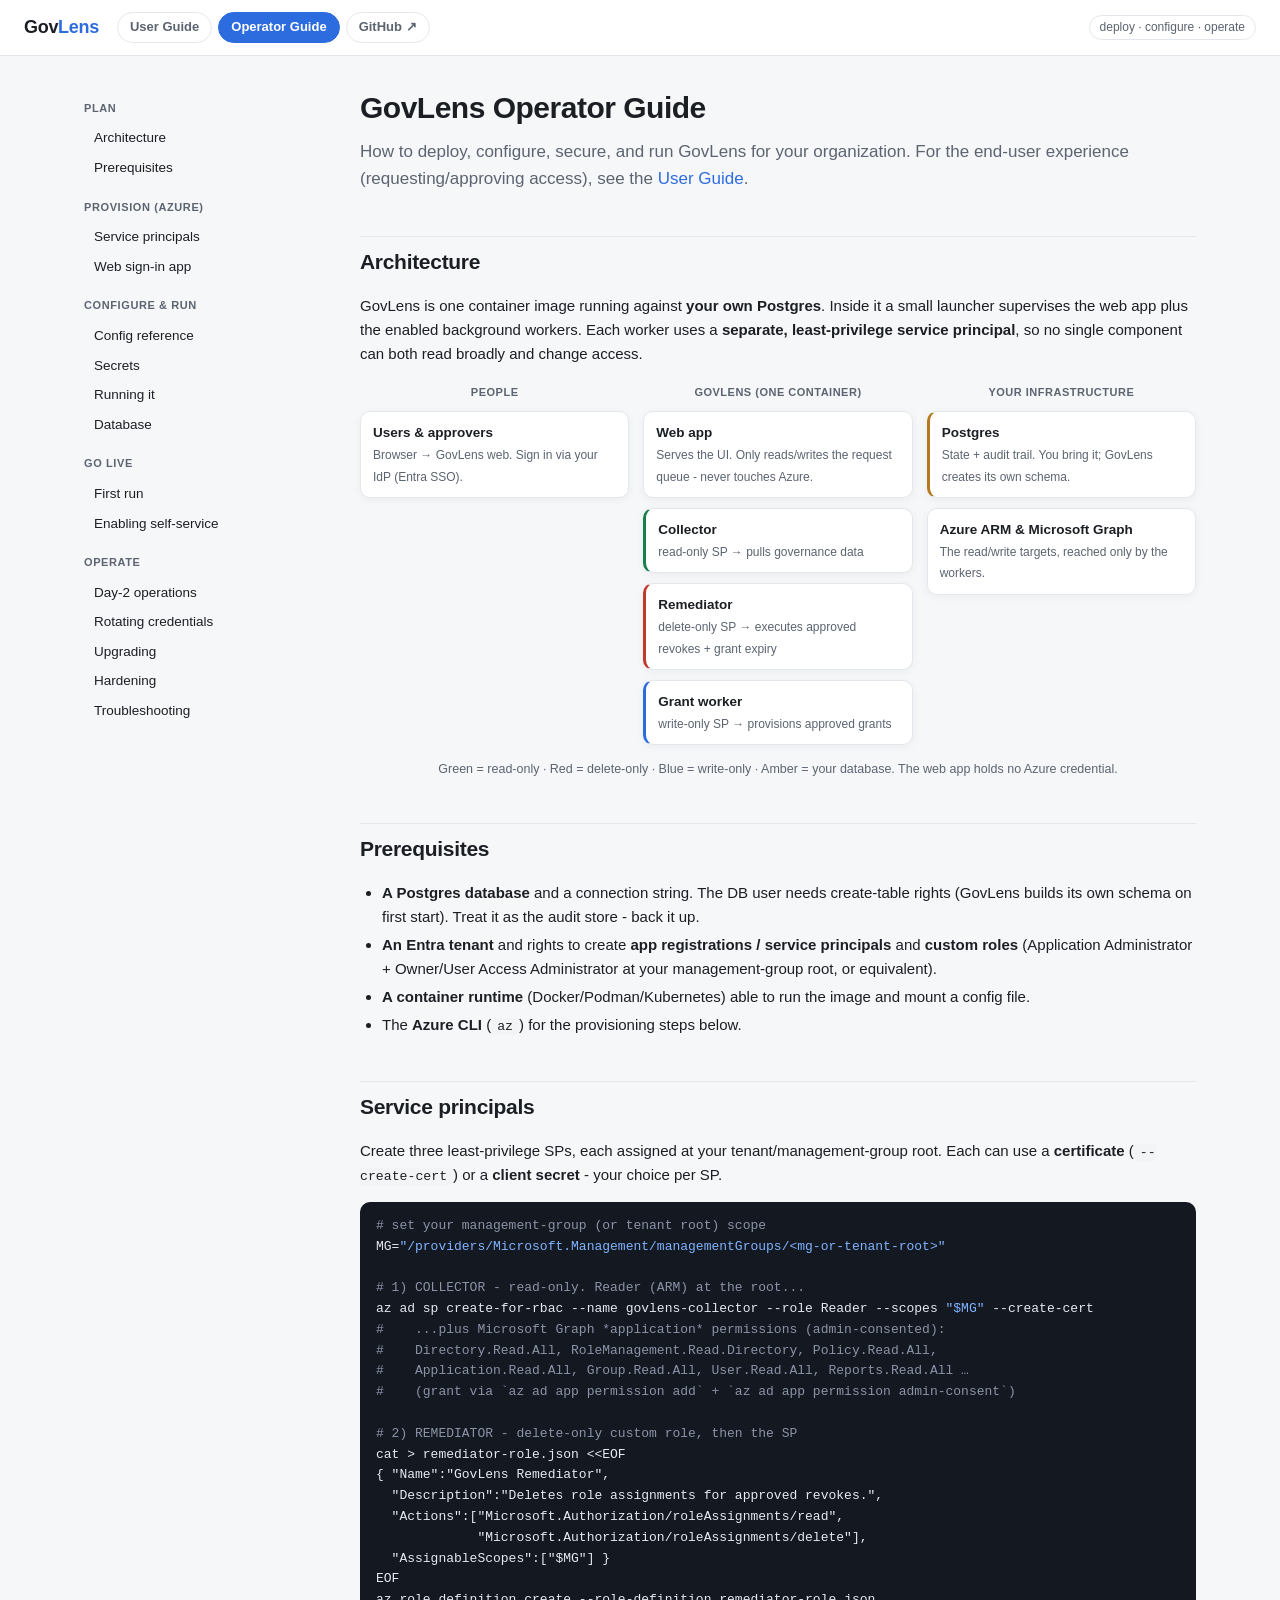
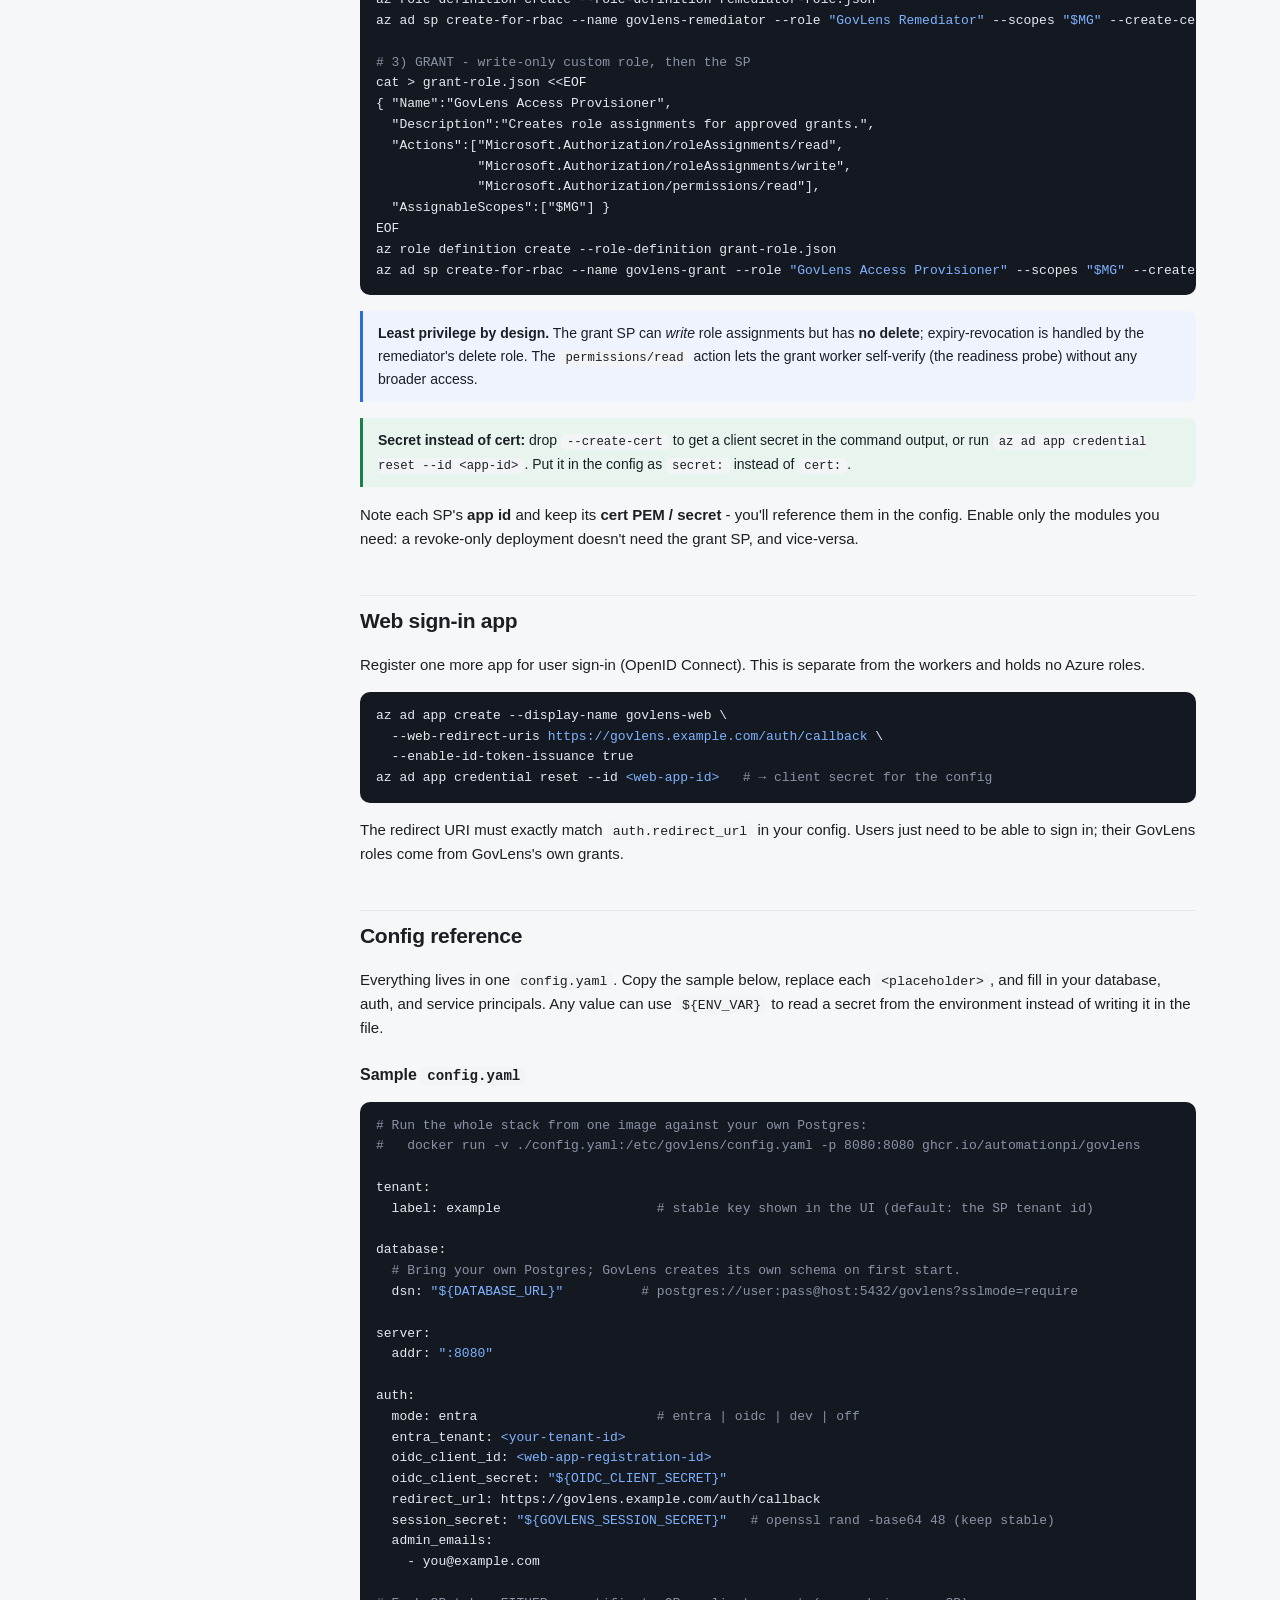
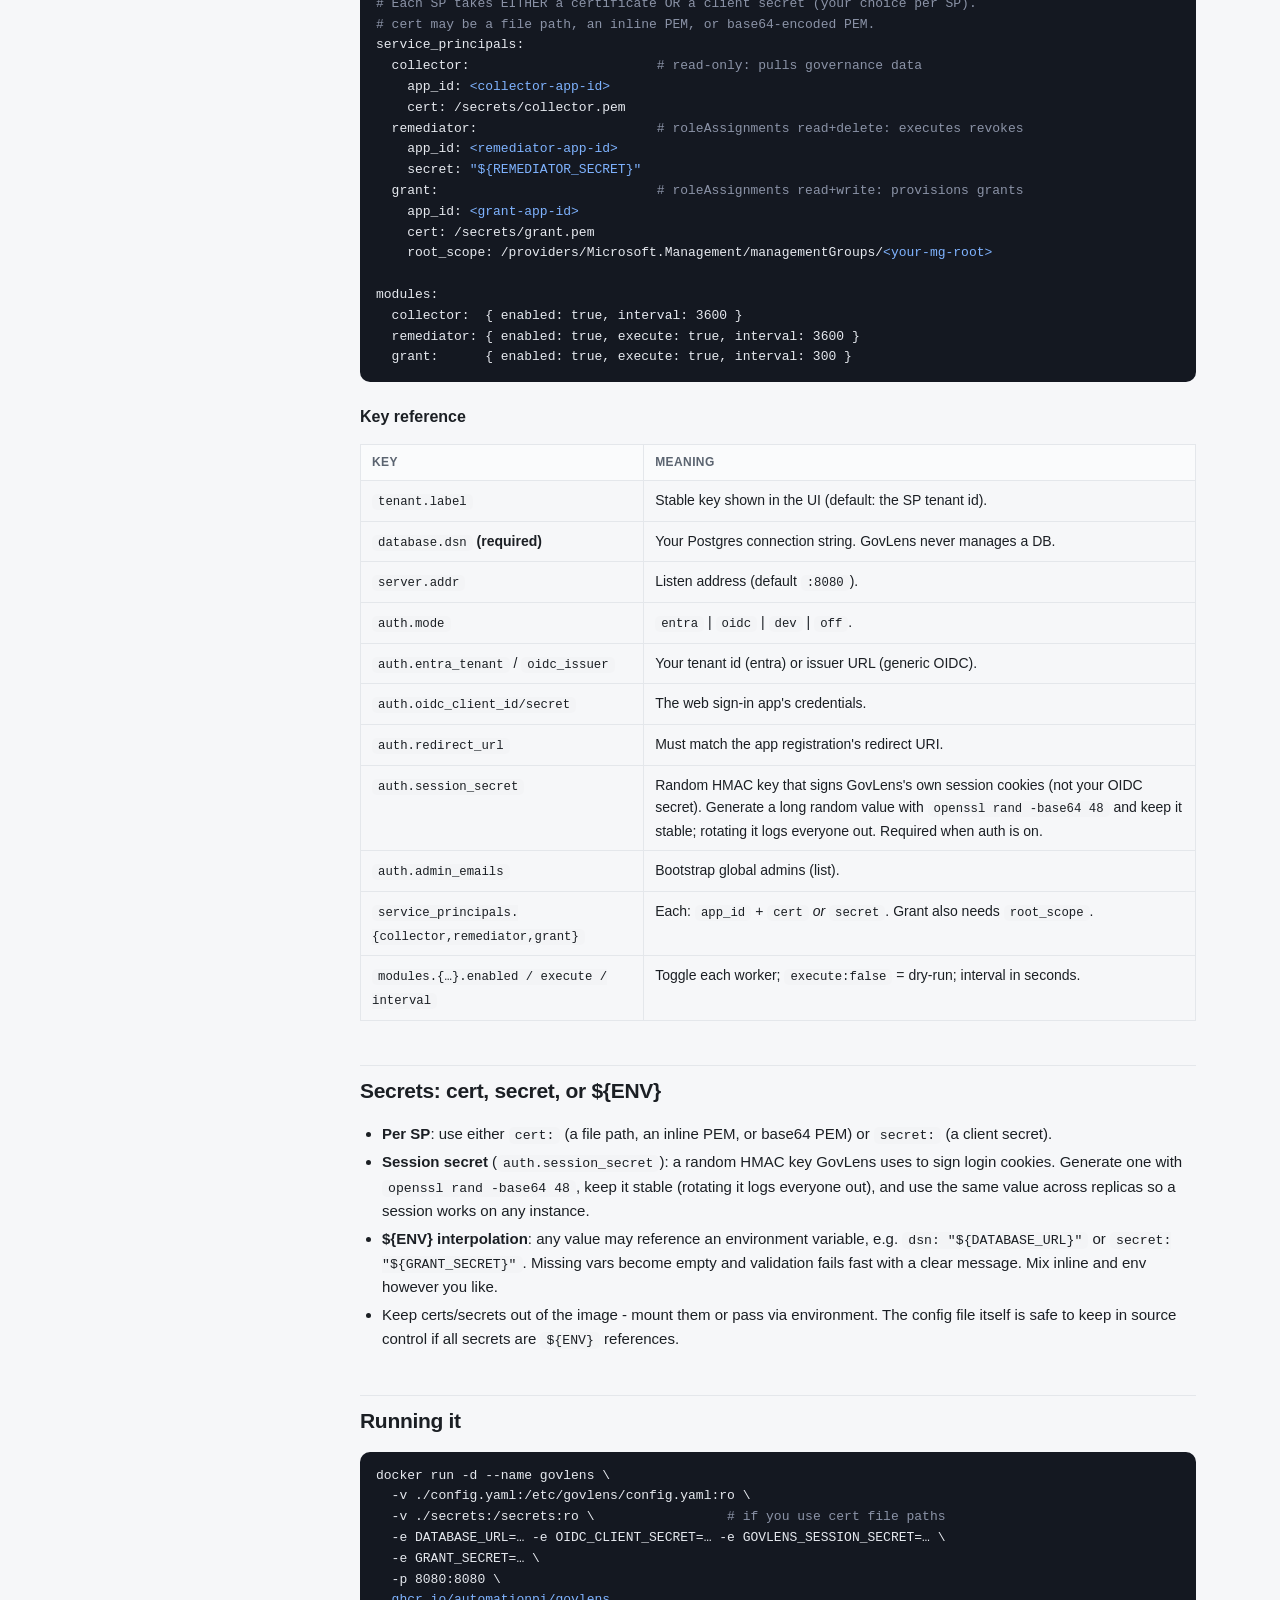
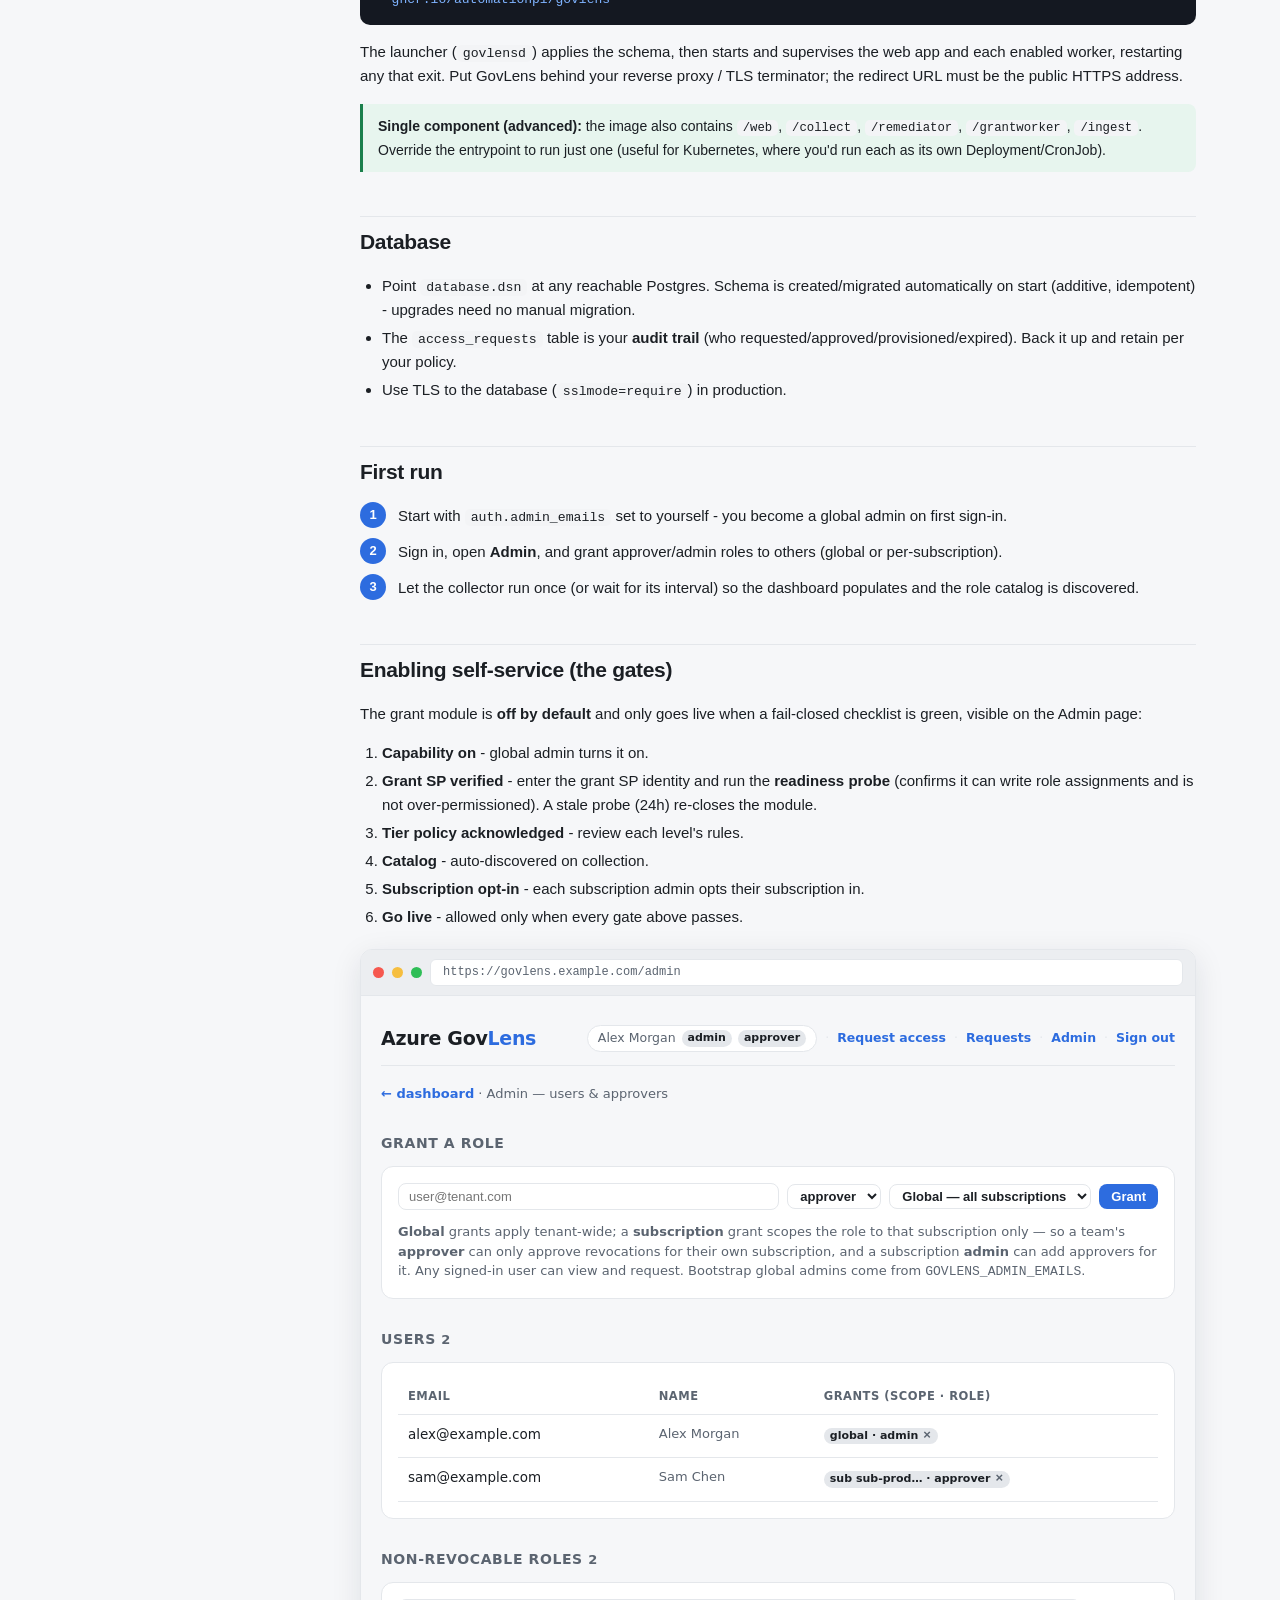
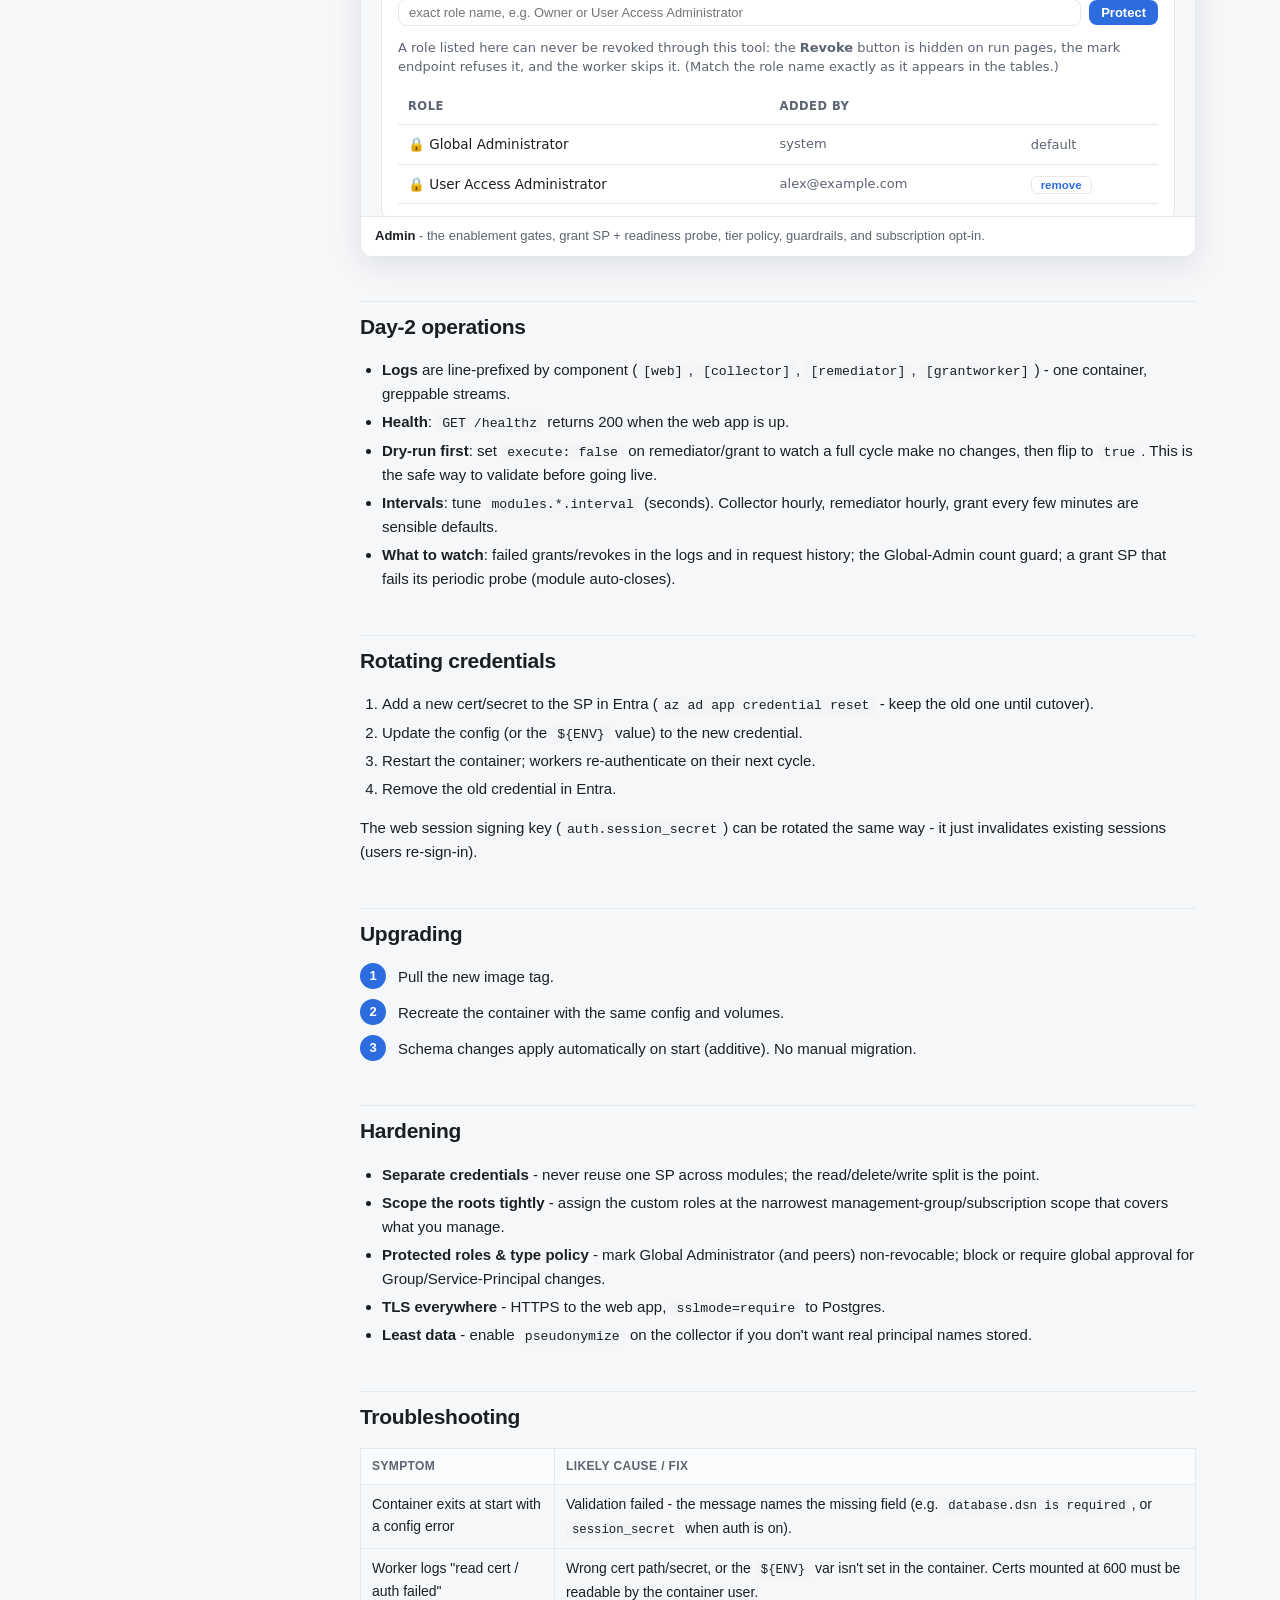
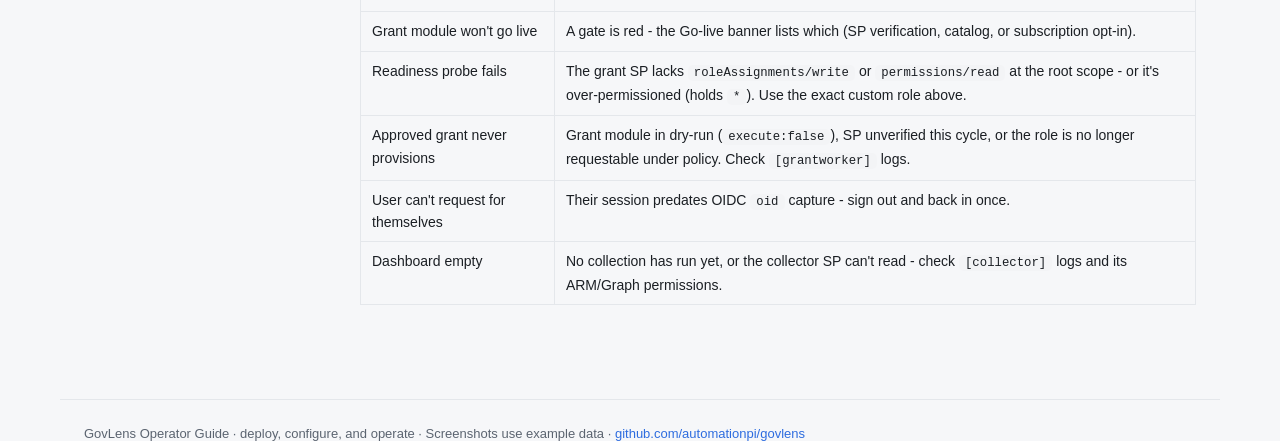
==== commit 73f09d5c: "docs: document how to generate auth.session_secret (openssl rand)" ====
--- a/docs/user-guide/operator.html
+++ b/docs/user-guide/operator.html
@@ -155,7 +155,7 @@
   oidc_client_id: <span class="k">&lt;web-app-registration-id&gt;</span>
   oidc_client_secret: <span class="k">"${OIDC_CLIENT_SECRET}"</span>
   redirect_url: https://govlens.example.com/auth/callback
-  session_secret: <span class="k">"${GOVLENS_SESSION_SECRET}"</span>
+  session_secret: <span class="k">"${GOVLENS_SESSION_SECRET}"</span>   <span class="c"># openssl rand -base64 48 (keep stable)</span>
   admin_emails:
     - you@example.com
 
@@ -188,7 +188,7 @@
     <tr><td><code>auth.entra_tenant</code> / <code>oidc_issuer</code></td><td>Your tenant id (entra) or issuer URL (generic OIDC).</td></tr>
     <tr><td><code>auth.oidc_client_id/secret</code></td><td>The web sign-in app's credentials.</td></tr>
     <tr><td><code>auth.redirect_url</code></td><td>Must match the app registration's redirect URI.</td></tr>
-    <tr><td><code>auth.session_secret</code></td><td>Random string signing session cookies (required when auth is on).</td></tr>
+    <tr><td><code>auth.session_secret</code></td><td>Random HMAC key that signs GovLens's own session cookies (not your OIDC secret). Generate a long random value with <code>openssl rand -base64 48</code> and keep it stable; rotating it logs everyone out. Required when auth is on.</td></tr>
     <tr><td><code>auth.admin_emails</code></td><td>Bootstrap global admins (list).</td></tr>
     <tr><td><code>service_principals.{collector,remediator,grant}</code></td><td>Each: <code>app_id</code> + <code>cert</code> <i>or</i> <code>secret</code>. Grant also needs <code>root_scope</code>.</td></tr>
     <tr><td><code>modules.{…}.enabled / execute / interval</code></td><td>Toggle each worker; <code>execute:false</code> = dry-run; interval in seconds.</td></tr>
@@ -197,6 +197,9 @@
   <h2 id="secrets">Secrets: cert, secret, or ${ENV}</h2>
   <ul>
     <li><b>Per SP</b>: use either <code>cert:</code> (a file path, an inline PEM, or base64 PEM) or <code>secret:</code> (a client secret).</li>
+    <li><b>Session secret</b> (<code>auth.session_secret</code>): a random HMAC key GovLens uses to sign login
+    cookies. Generate one with <code>openssl rand -base64 48</code>, keep it stable (rotating it logs everyone
+    out), and use the same value across replicas so a session works on any instance.</li>
     <li><b>${ENV} interpolation</b>: any value may reference an environment variable, e.g.
     <code>dsn: "${DATABASE_URL}"</code> or <code>secret: "${GRANT_SECRET}"</code>. Missing vars become empty and
     validation fails fast with a clear message. Mix inline and env however you like.</li>
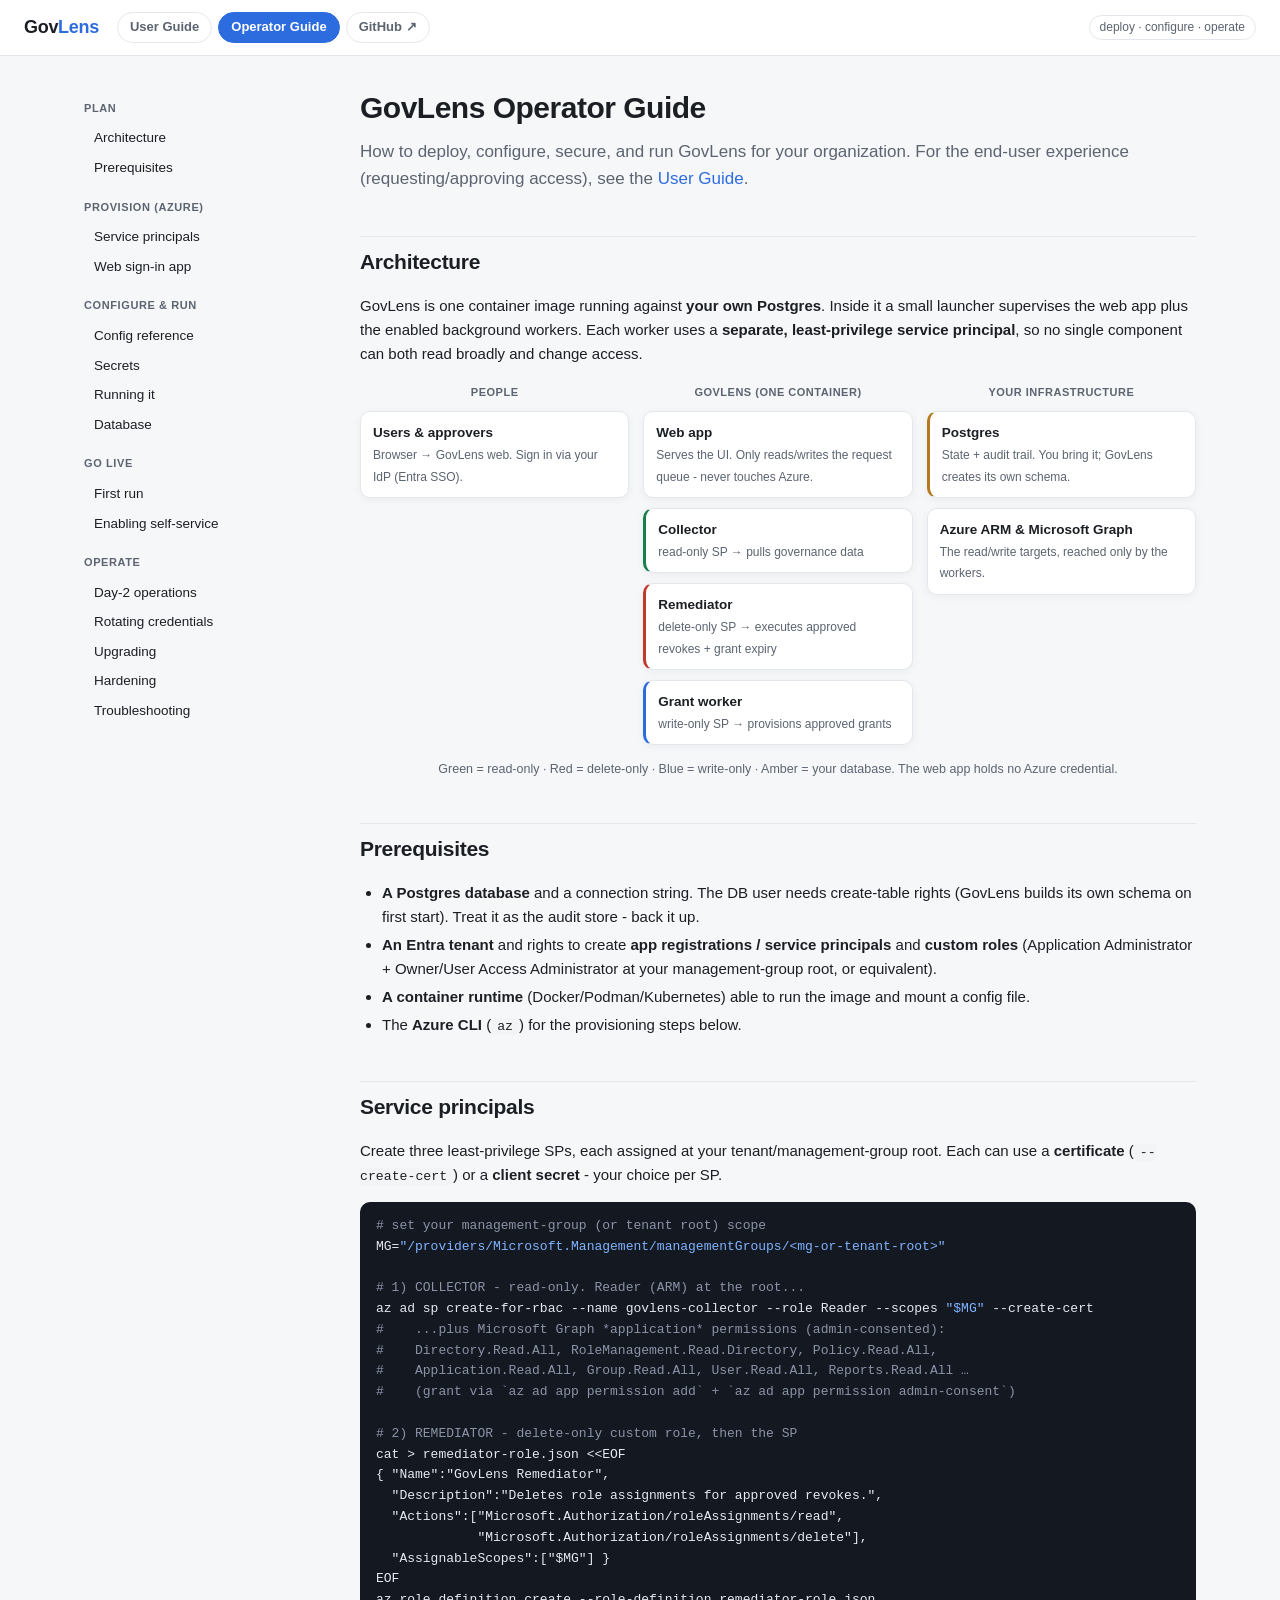
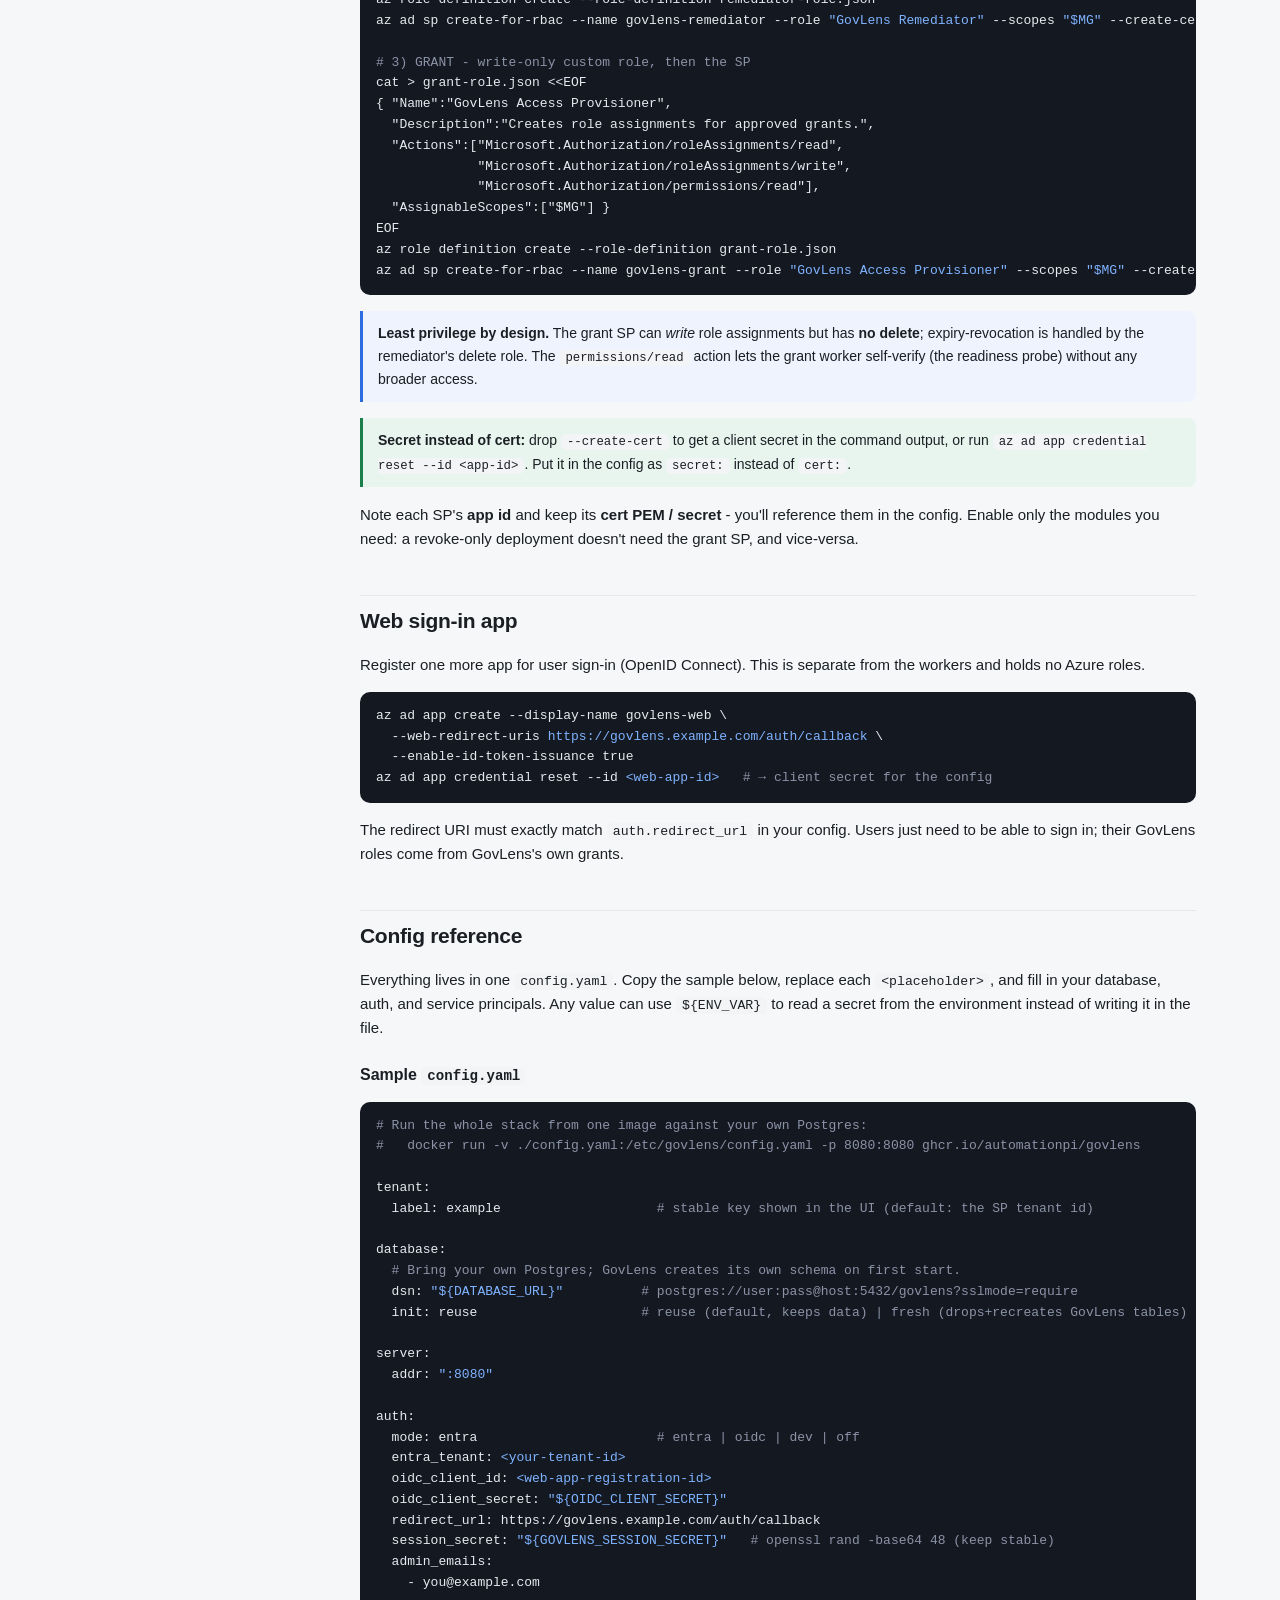
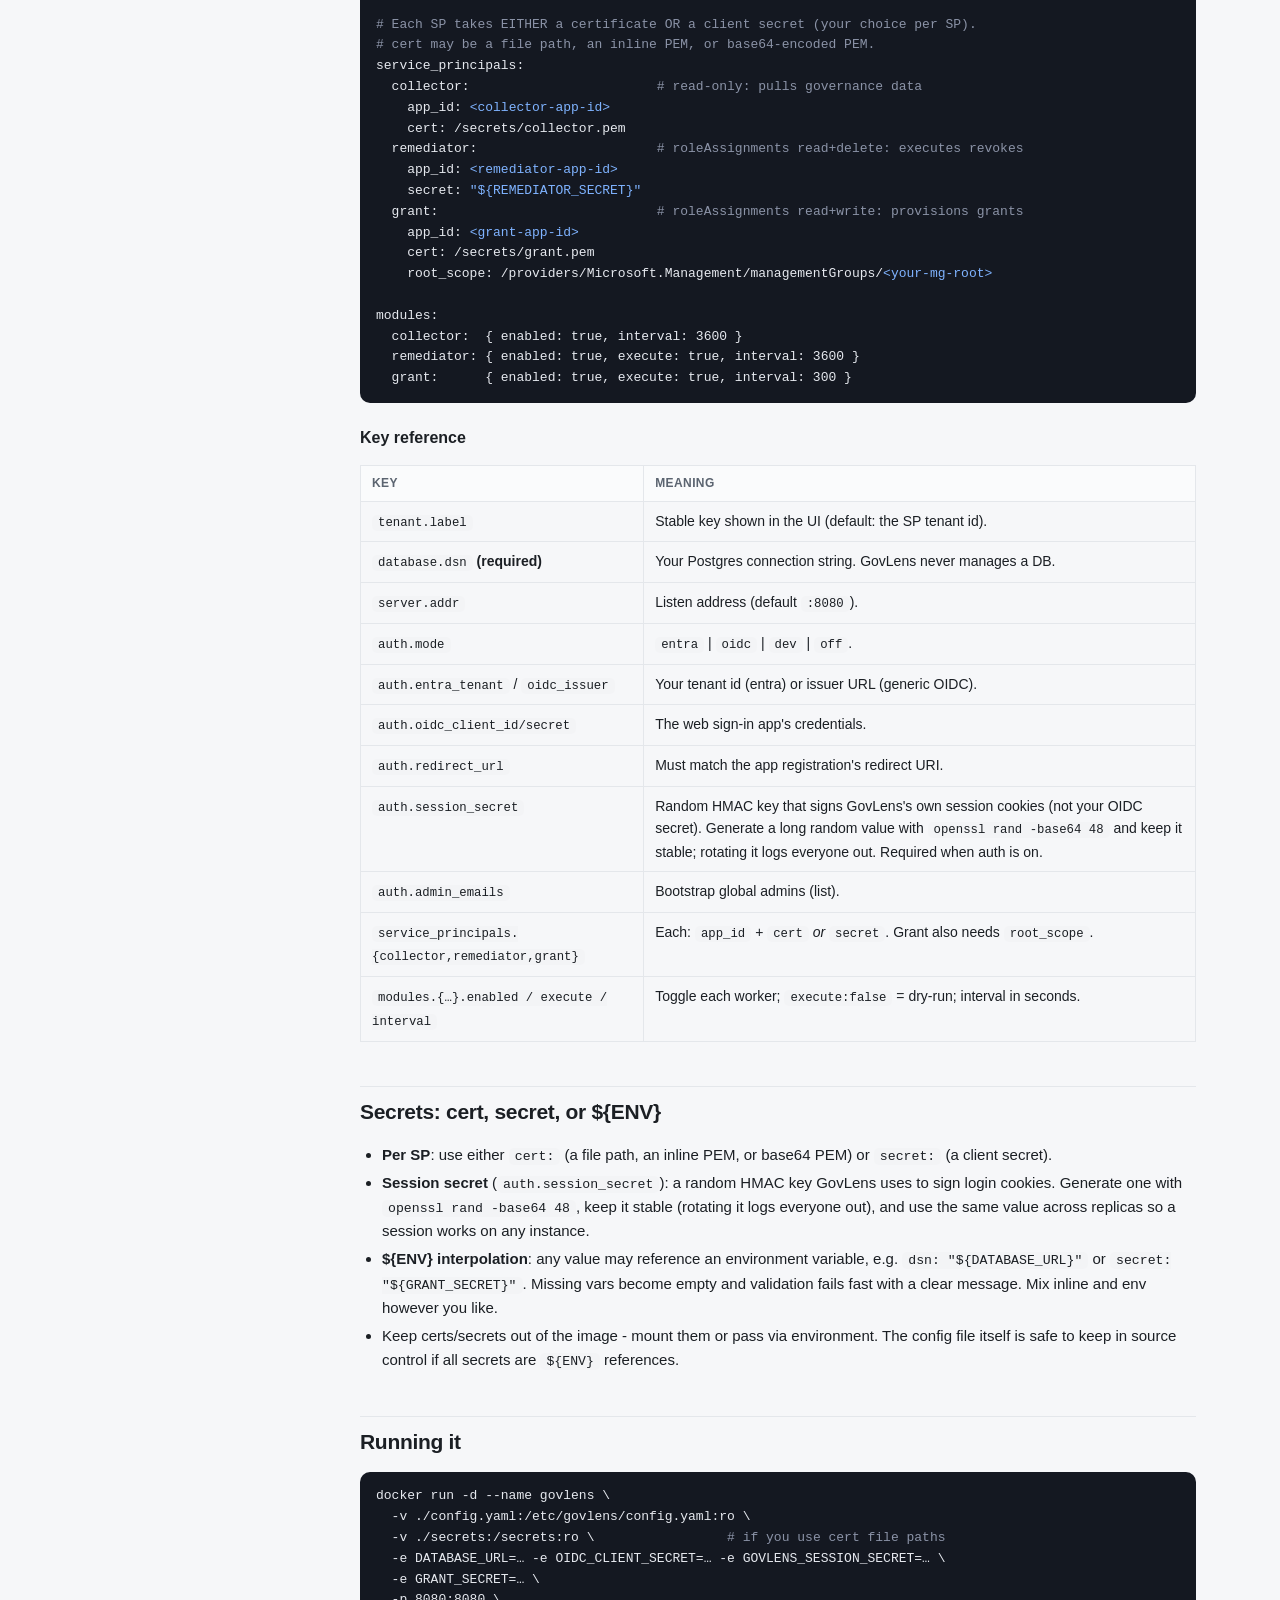
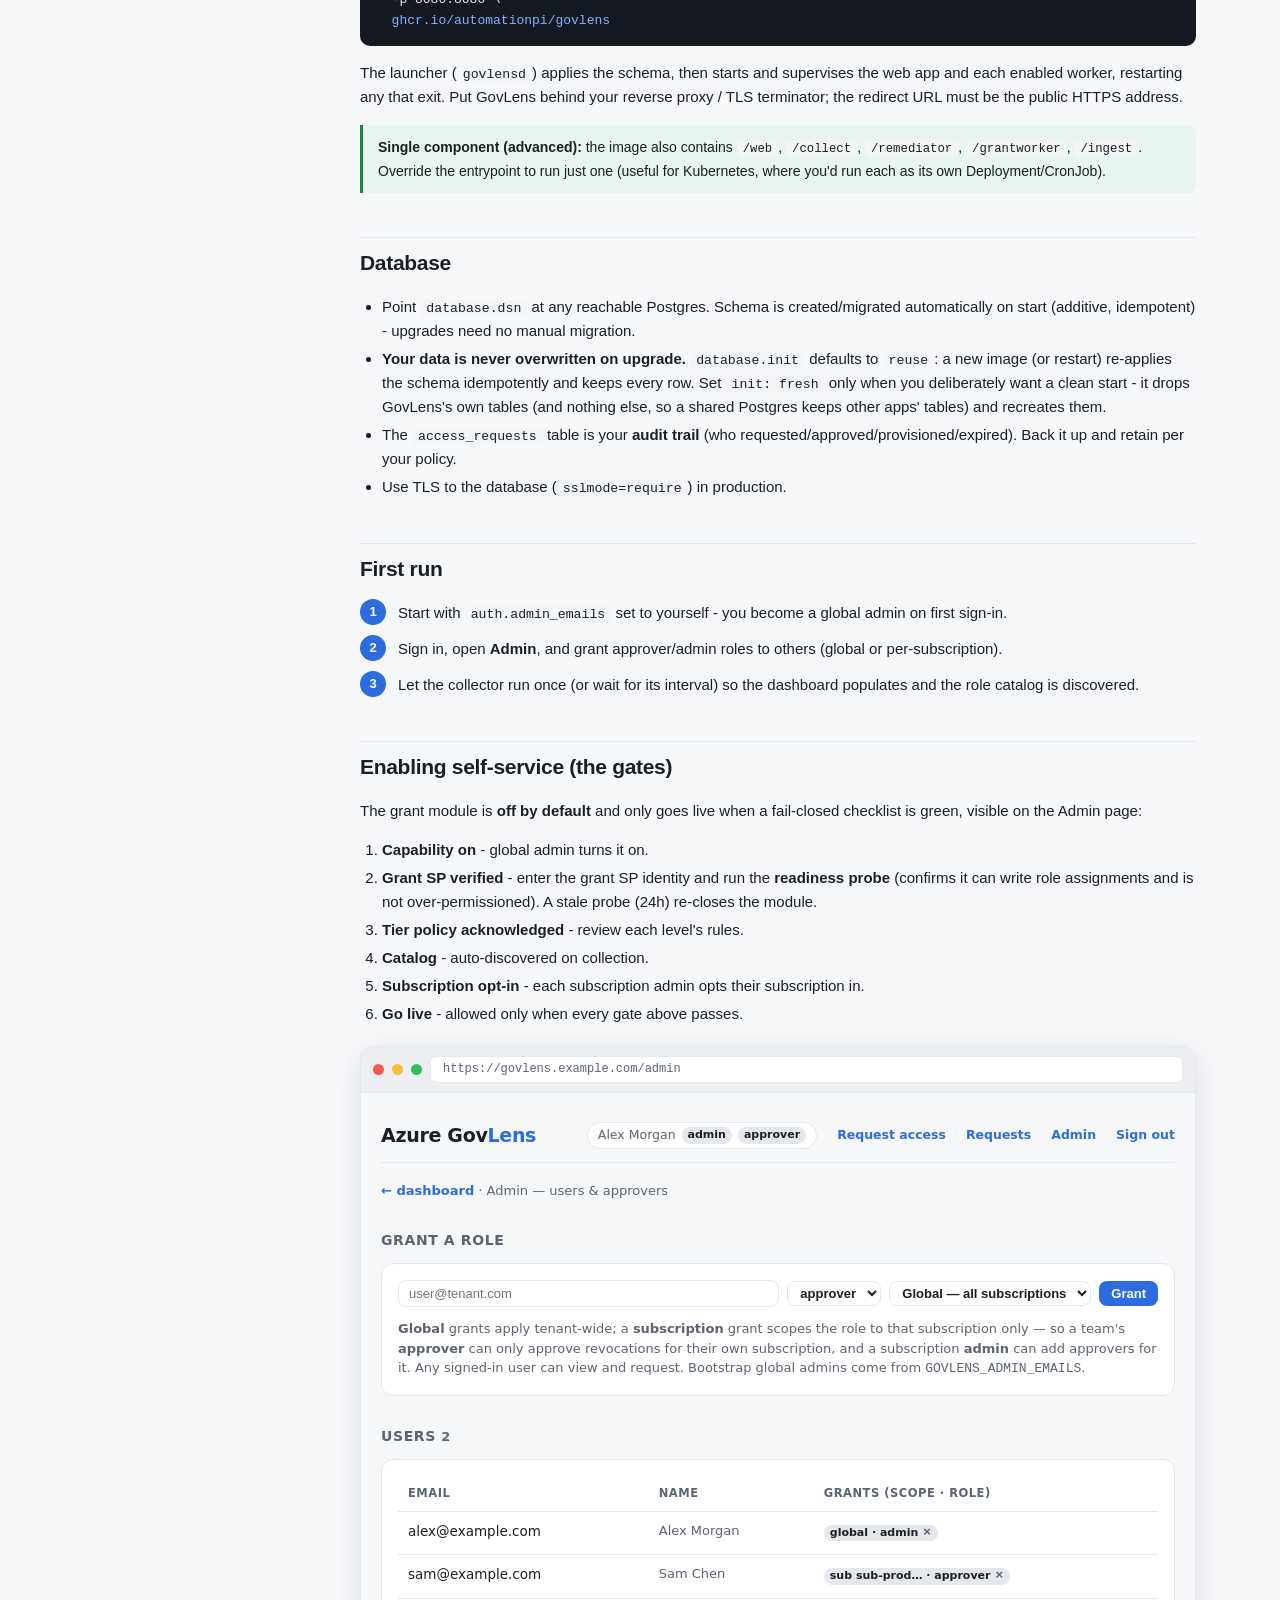
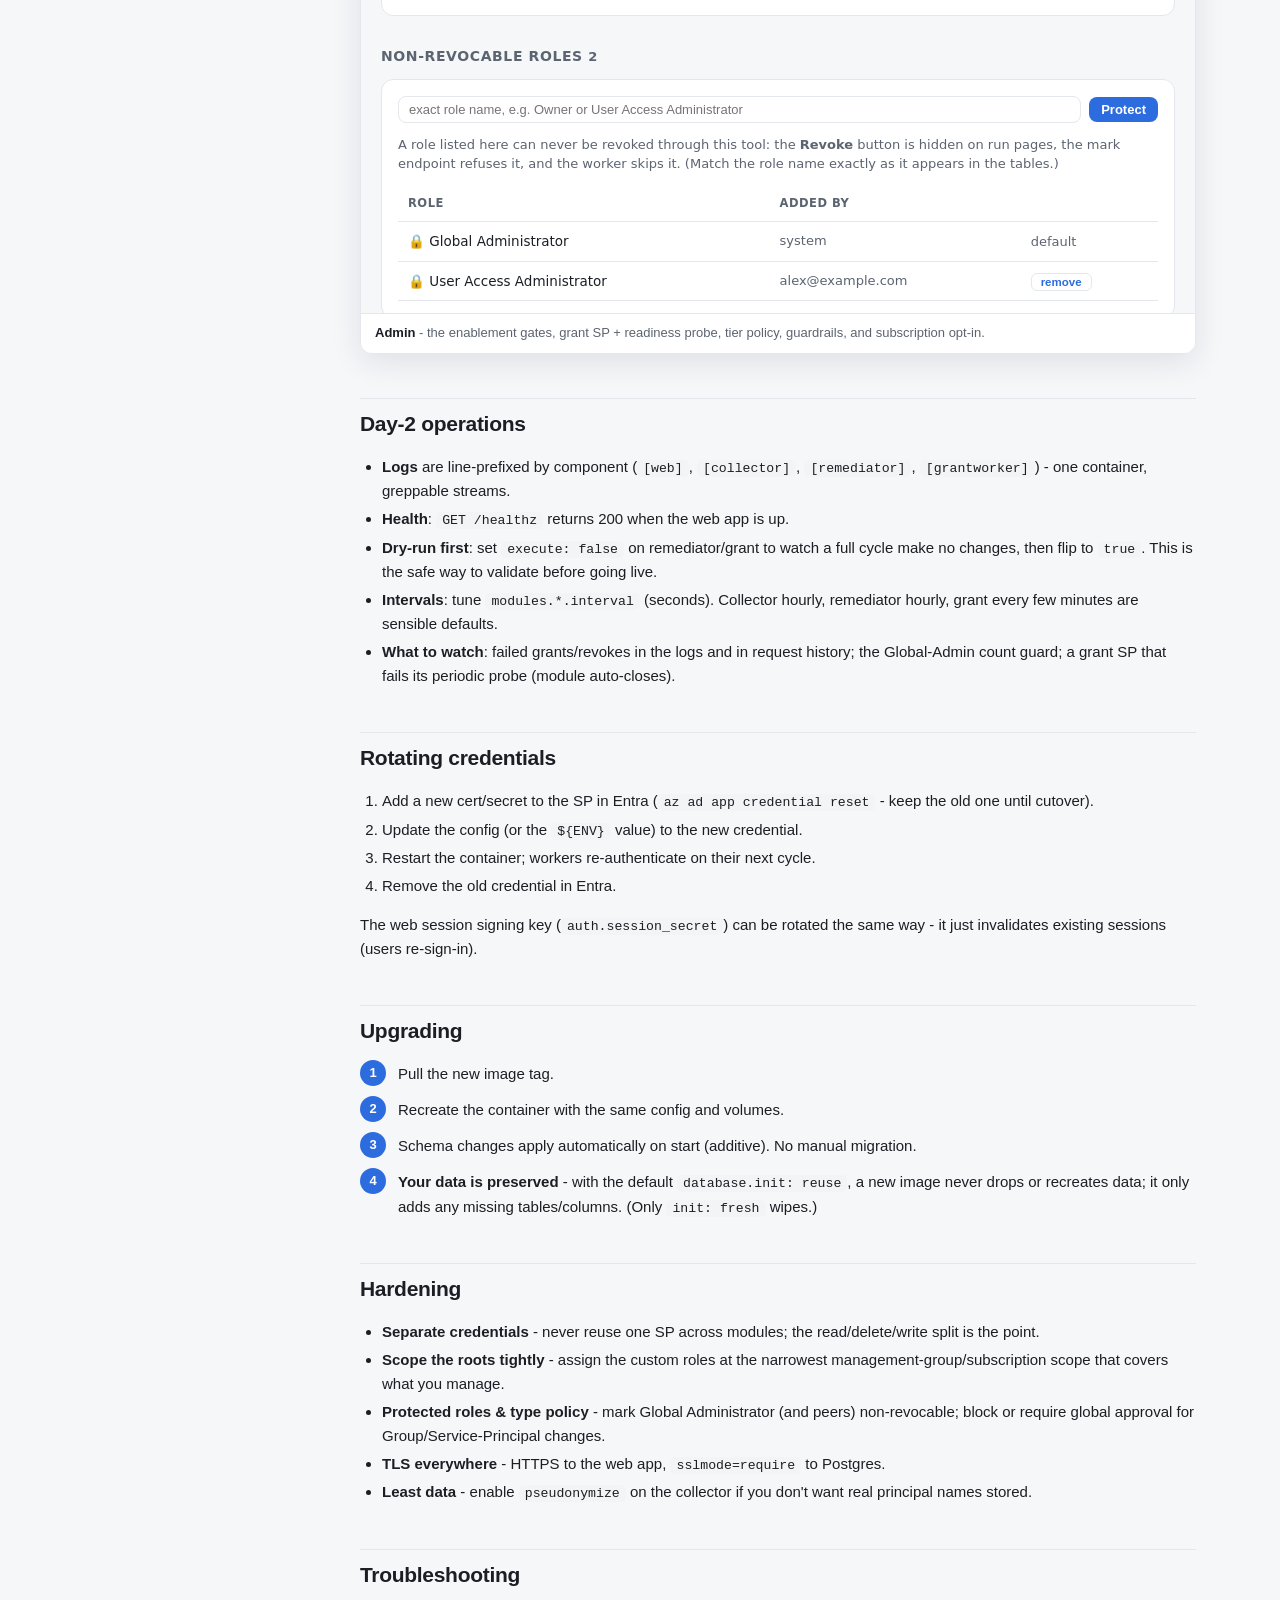
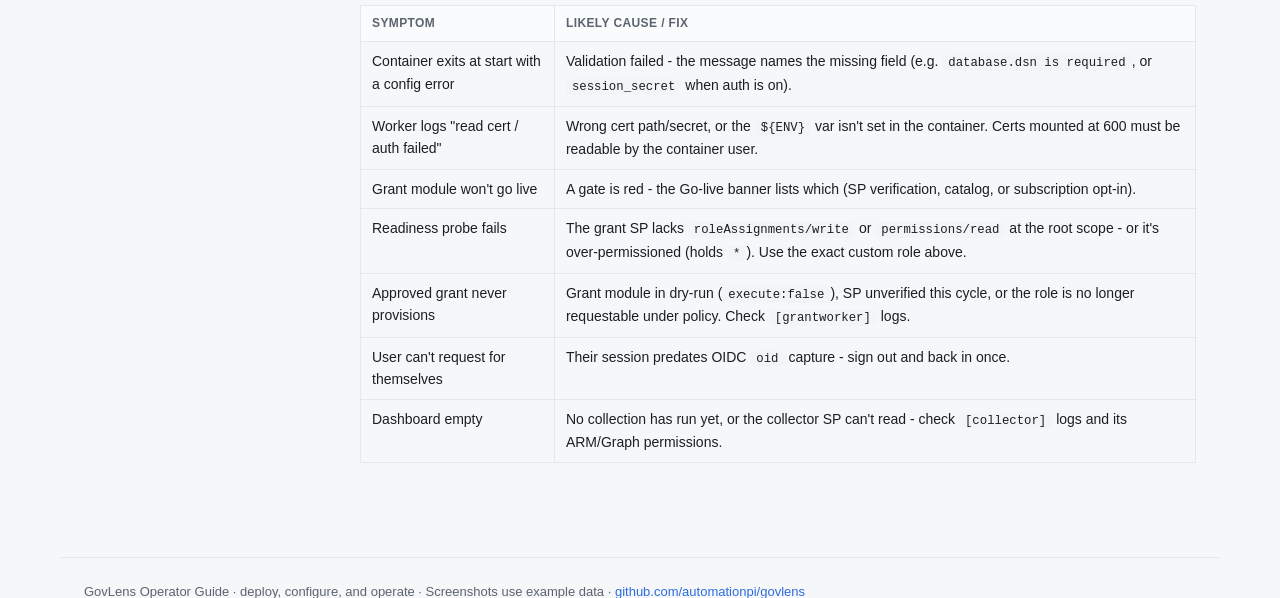
==== commit 376673ed: "remediator: surface re-validate errors instead of silent re-queue" ====
--- a/docs/user-guide/operator.html
+++ b/docs/user-guide/operator.html
@@ -145,6 +145,7 @@
 database:
   <span class="c"># Bring your own Postgres; GovLens creates its own schema on first start.</span>
   dsn: <span class="k">"${DATABASE_URL}"</span>          <span class="c"># postgres://user:pass@host:5432/govlens?sslmode=require</span>
+  init: reuse                     <span class="c"># reuse (default, keeps data) | fresh (drops+recreates GovLens tables)</span>
 
 server:
   addr: <span class="k">":8080"</span>
@@ -226,6 +227,10 @@
   <ul>
     <li>Point <code>database.dsn</code> at any reachable Postgres. Schema is created/migrated automatically on
     start (additive, idempotent) - upgrades need no manual migration.</li>
+    <li><b>Your data is never overwritten on upgrade.</b> <code>database.init</code> defaults to
+    <code>reuse</code>: a new image (or restart) re-applies the schema idempotently and keeps every row.
+    Set <code>init: fresh</code> only when you deliberately want a clean start - it drops GovLens's own tables
+    (and nothing else, so a shared Postgres keeps other apps' tables) and recreates them.</li>
     <li>The <code>access_requests</code> table is your <b>audit trail</b> (who requested/approved/provisioned/expired).
     Back it up and retain per your policy.</li>
     <li>Use TLS to the database (<code>sslmode=require</code>) in production.</li>
@@ -286,6 +291,8 @@
     <li>Pull the new image tag.</li>
     <li>Recreate the container with the same config and volumes.</li>
     <li>Schema changes apply automatically on start (additive). No manual migration.</li>
+    <li><b>Your data is preserved</b> - with the default <code>database.init: reuse</code>, a new image never
+    drops or recreates data; it only adds any missing tables/columns. (Only <code>init: fresh</code> wipes.)</li>
   </ol>
 
   <h2 id="hardening">Hardening</h2>
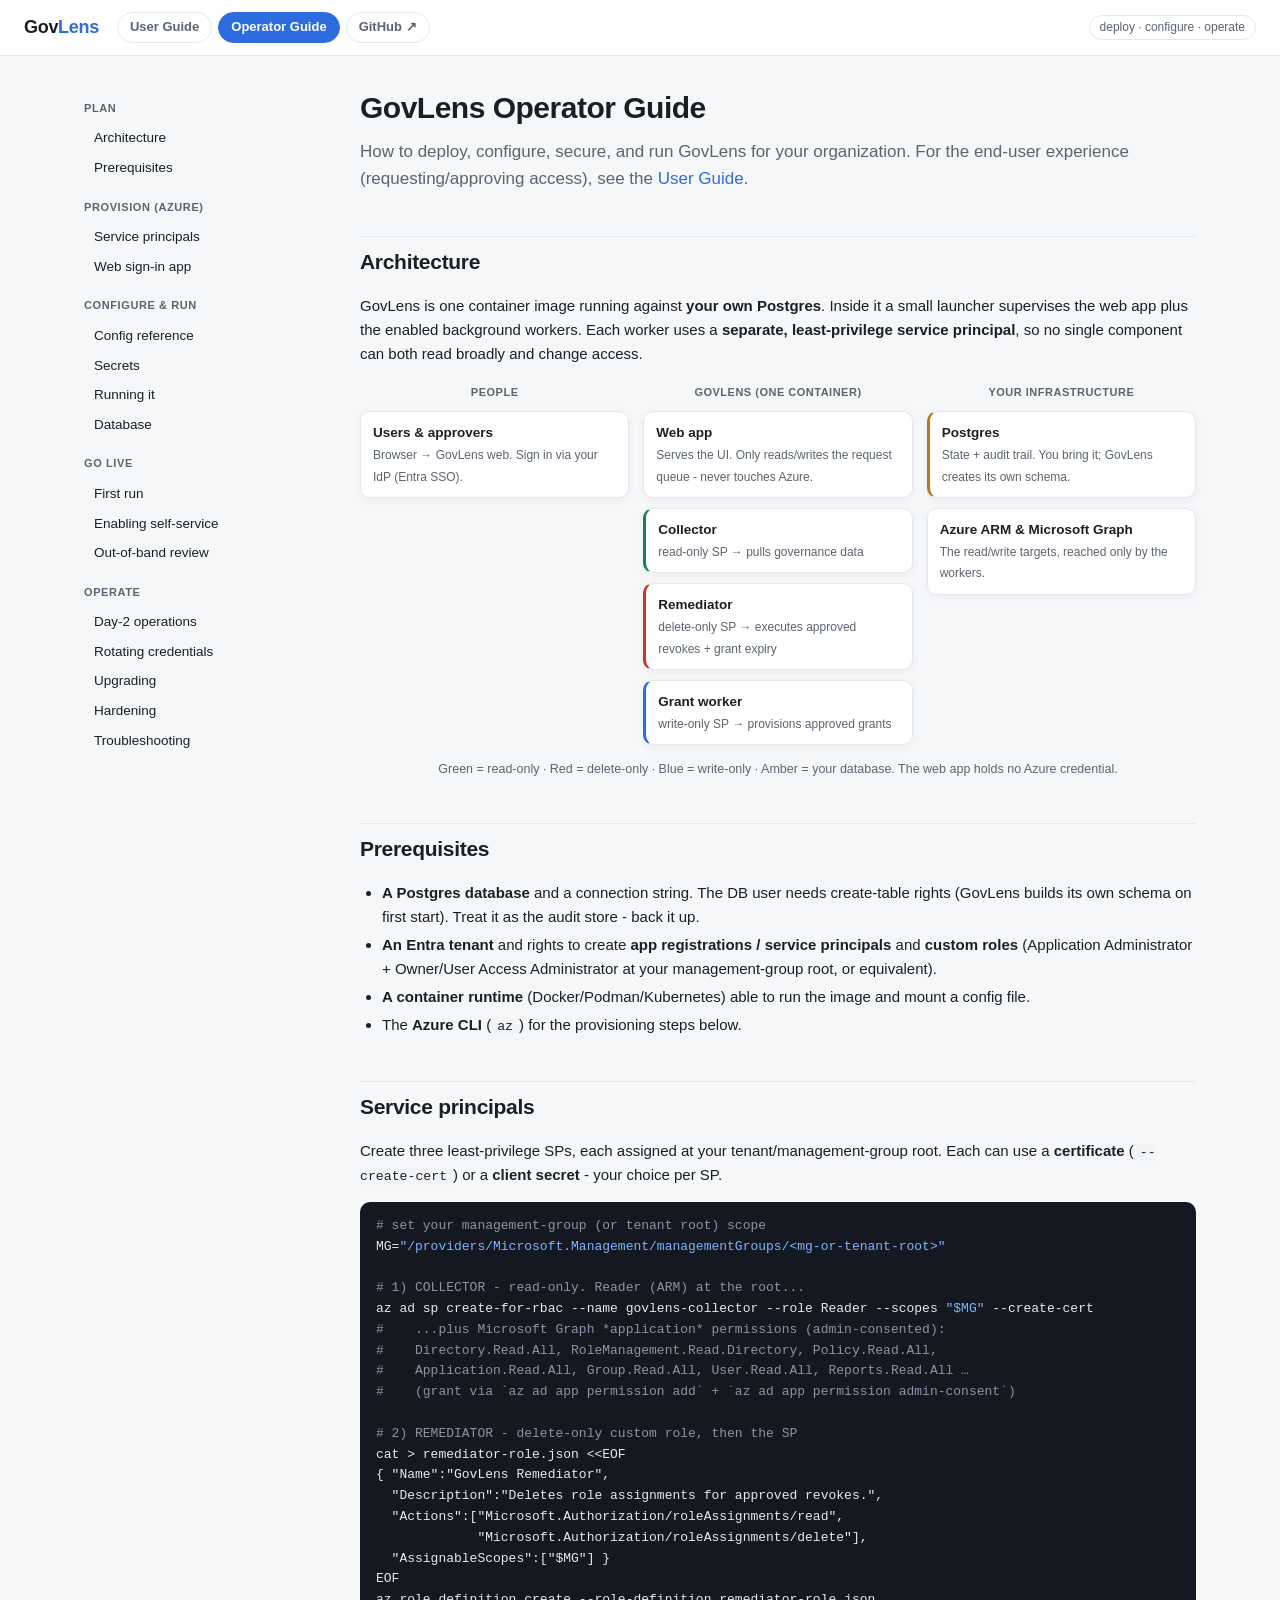
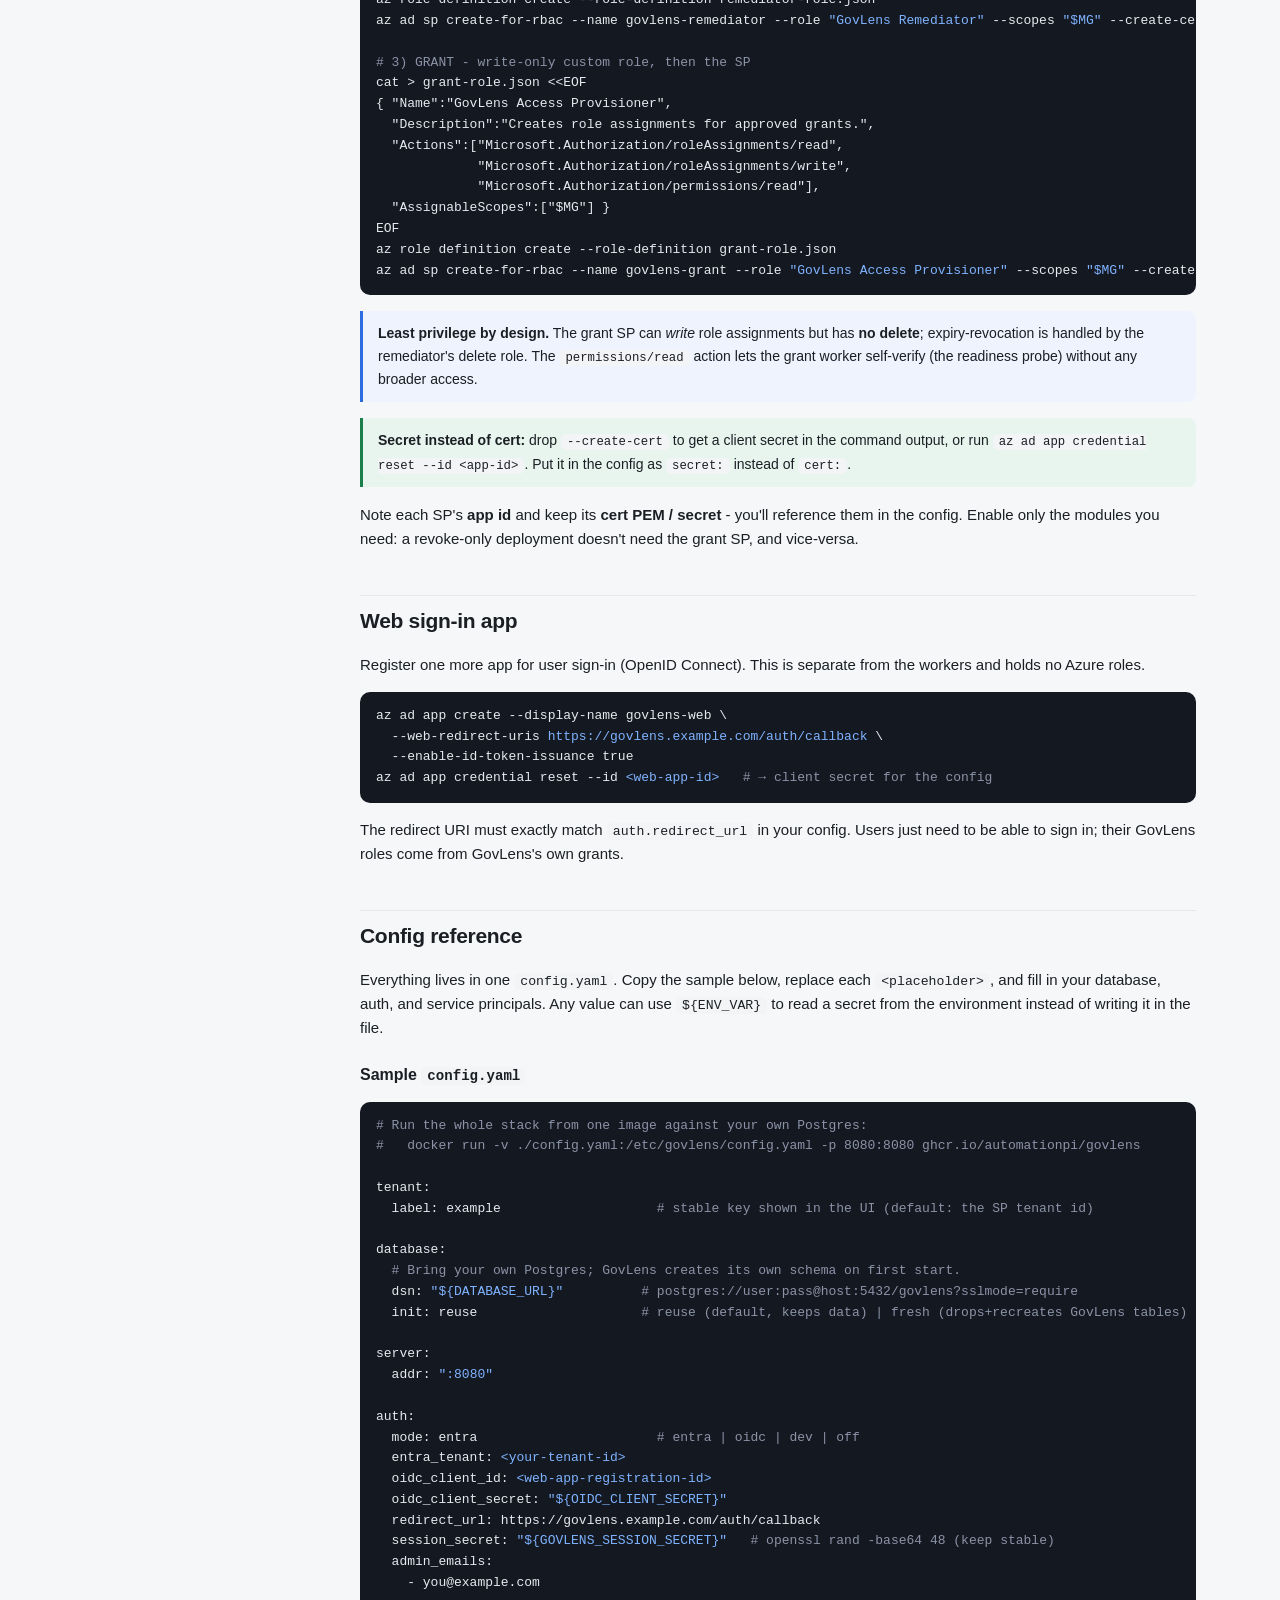
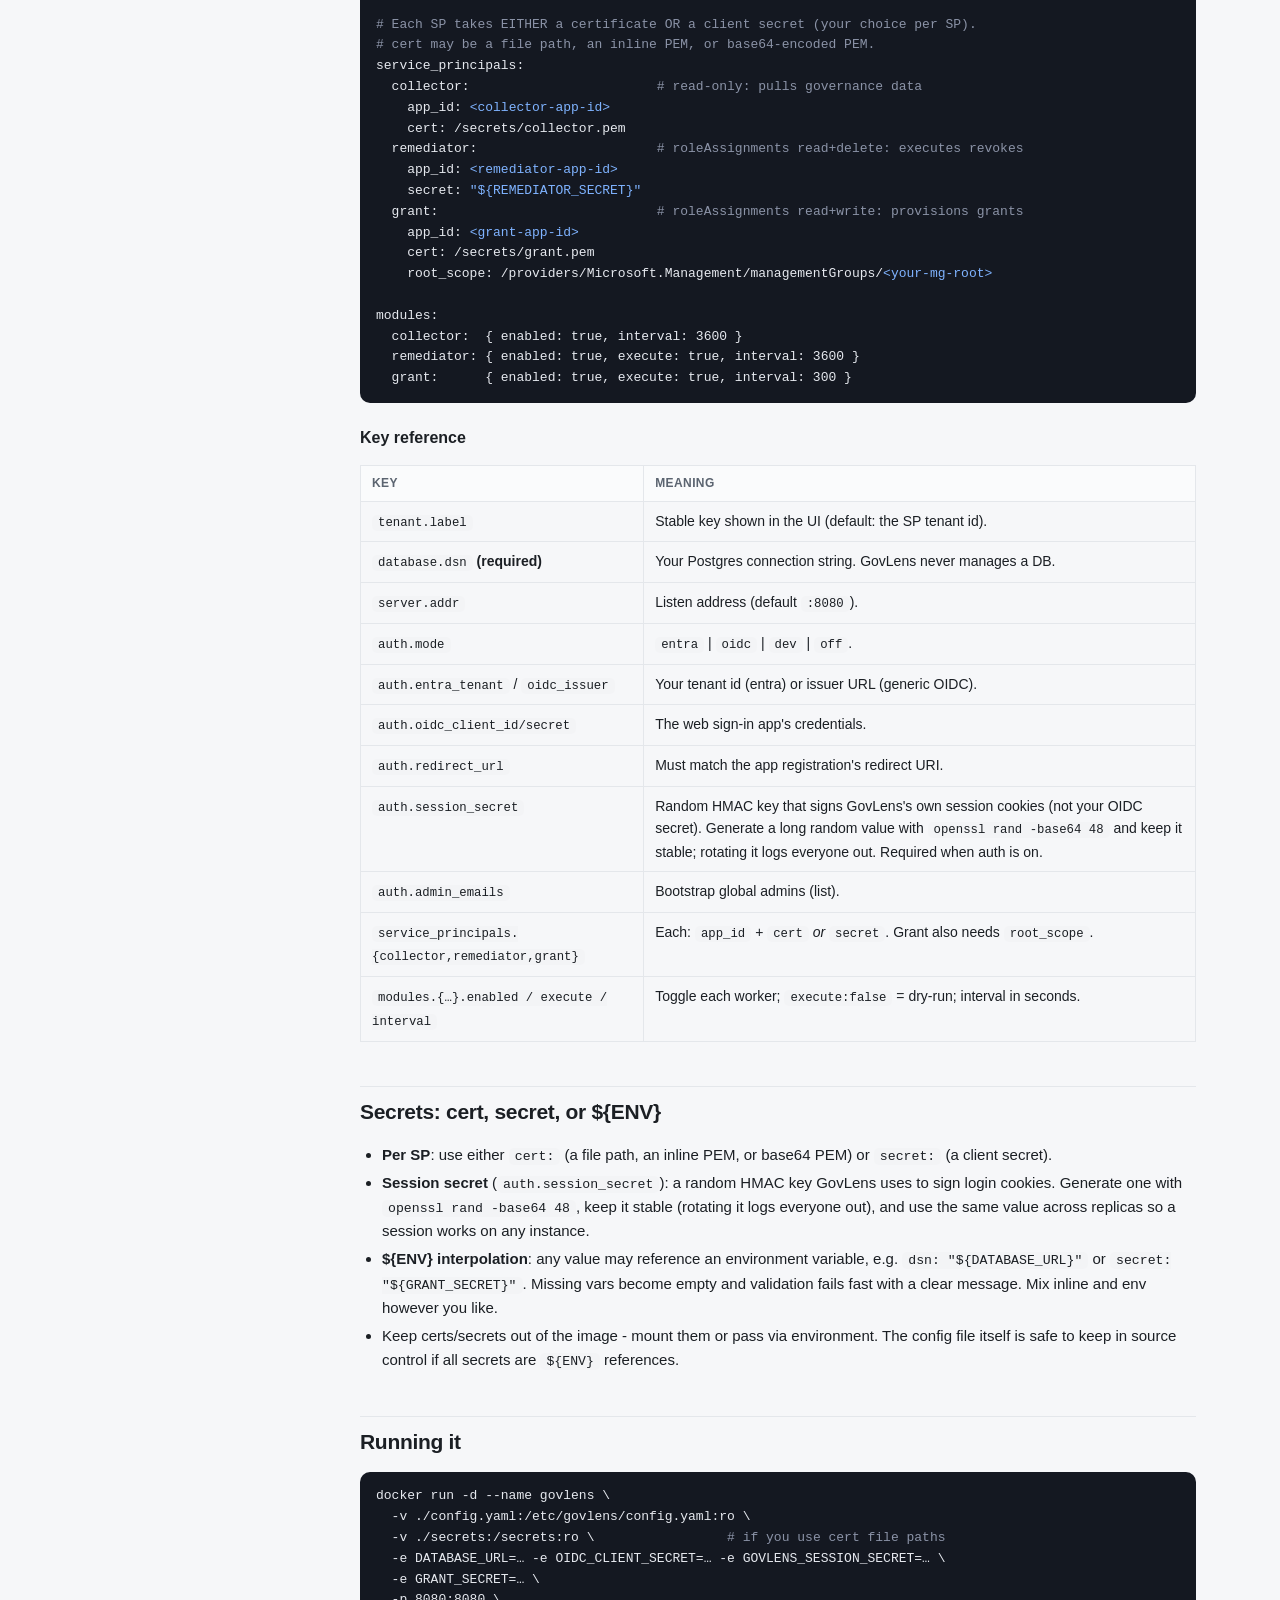
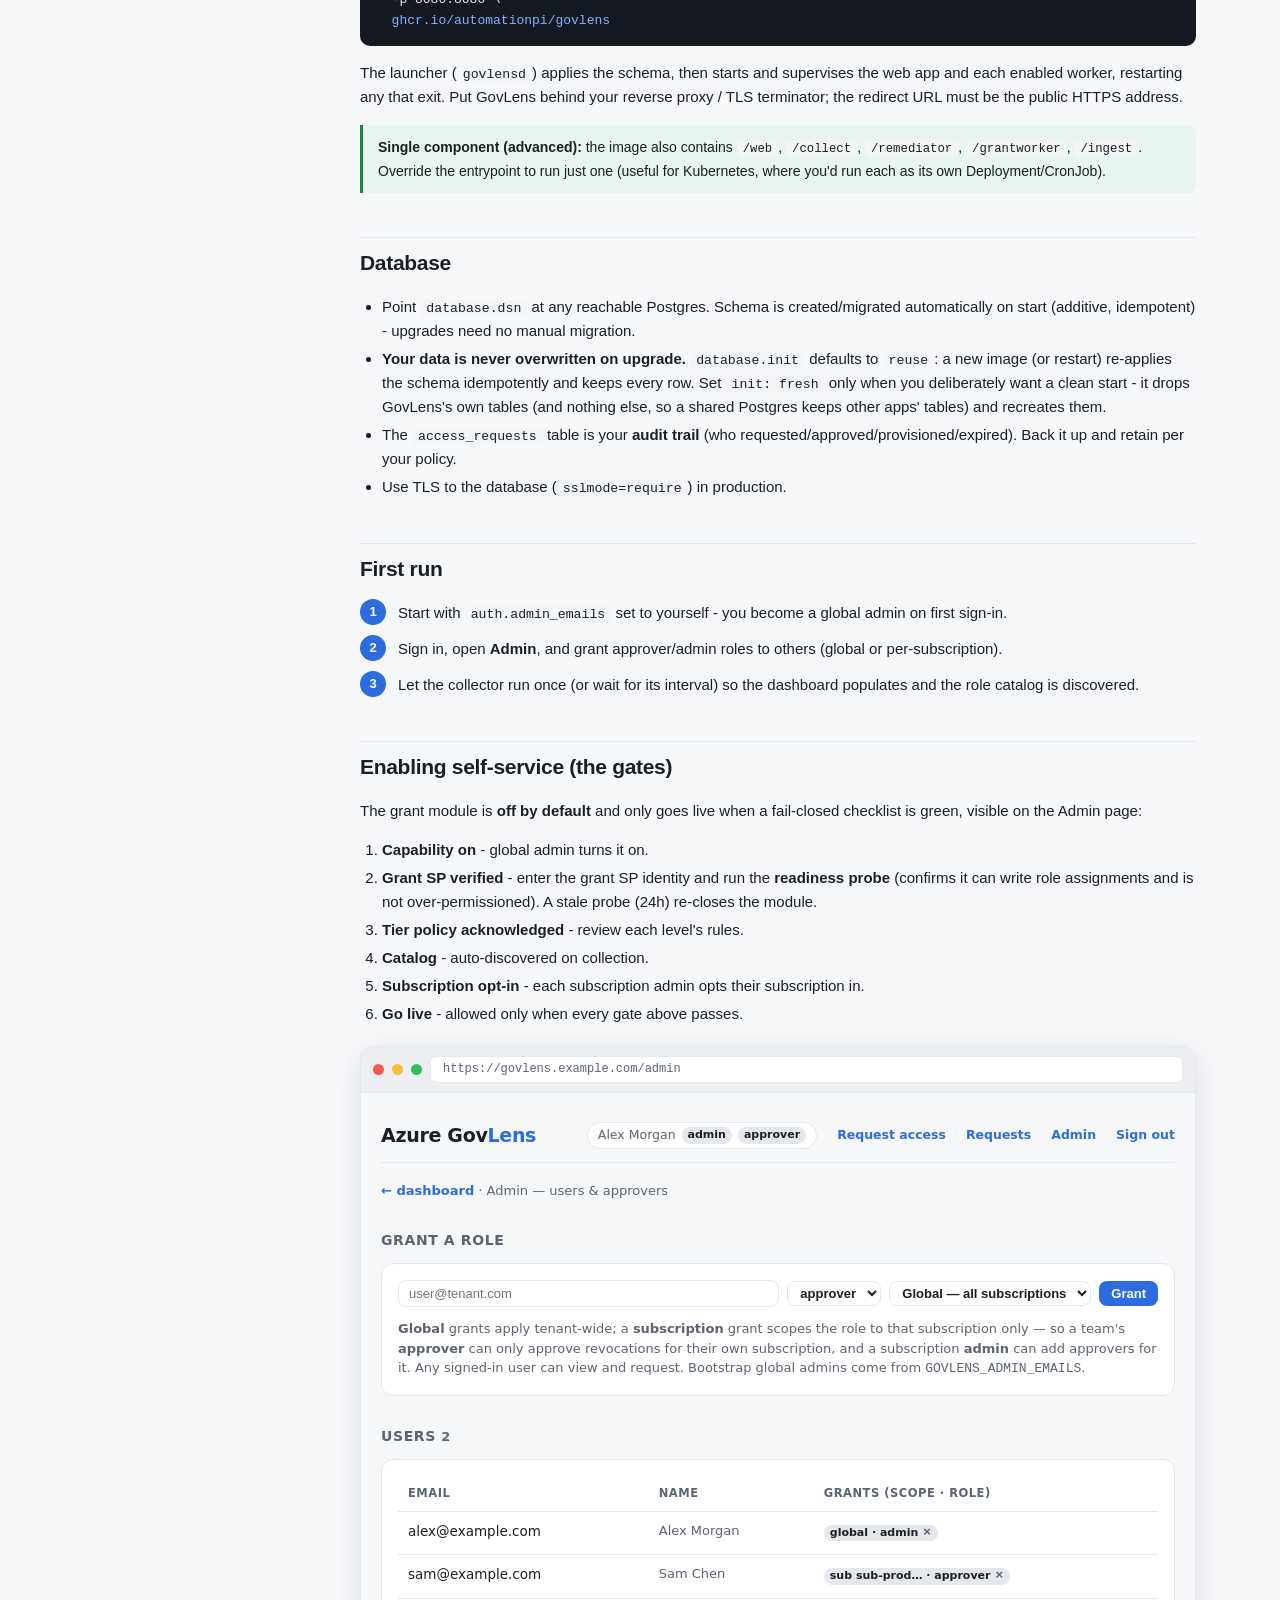
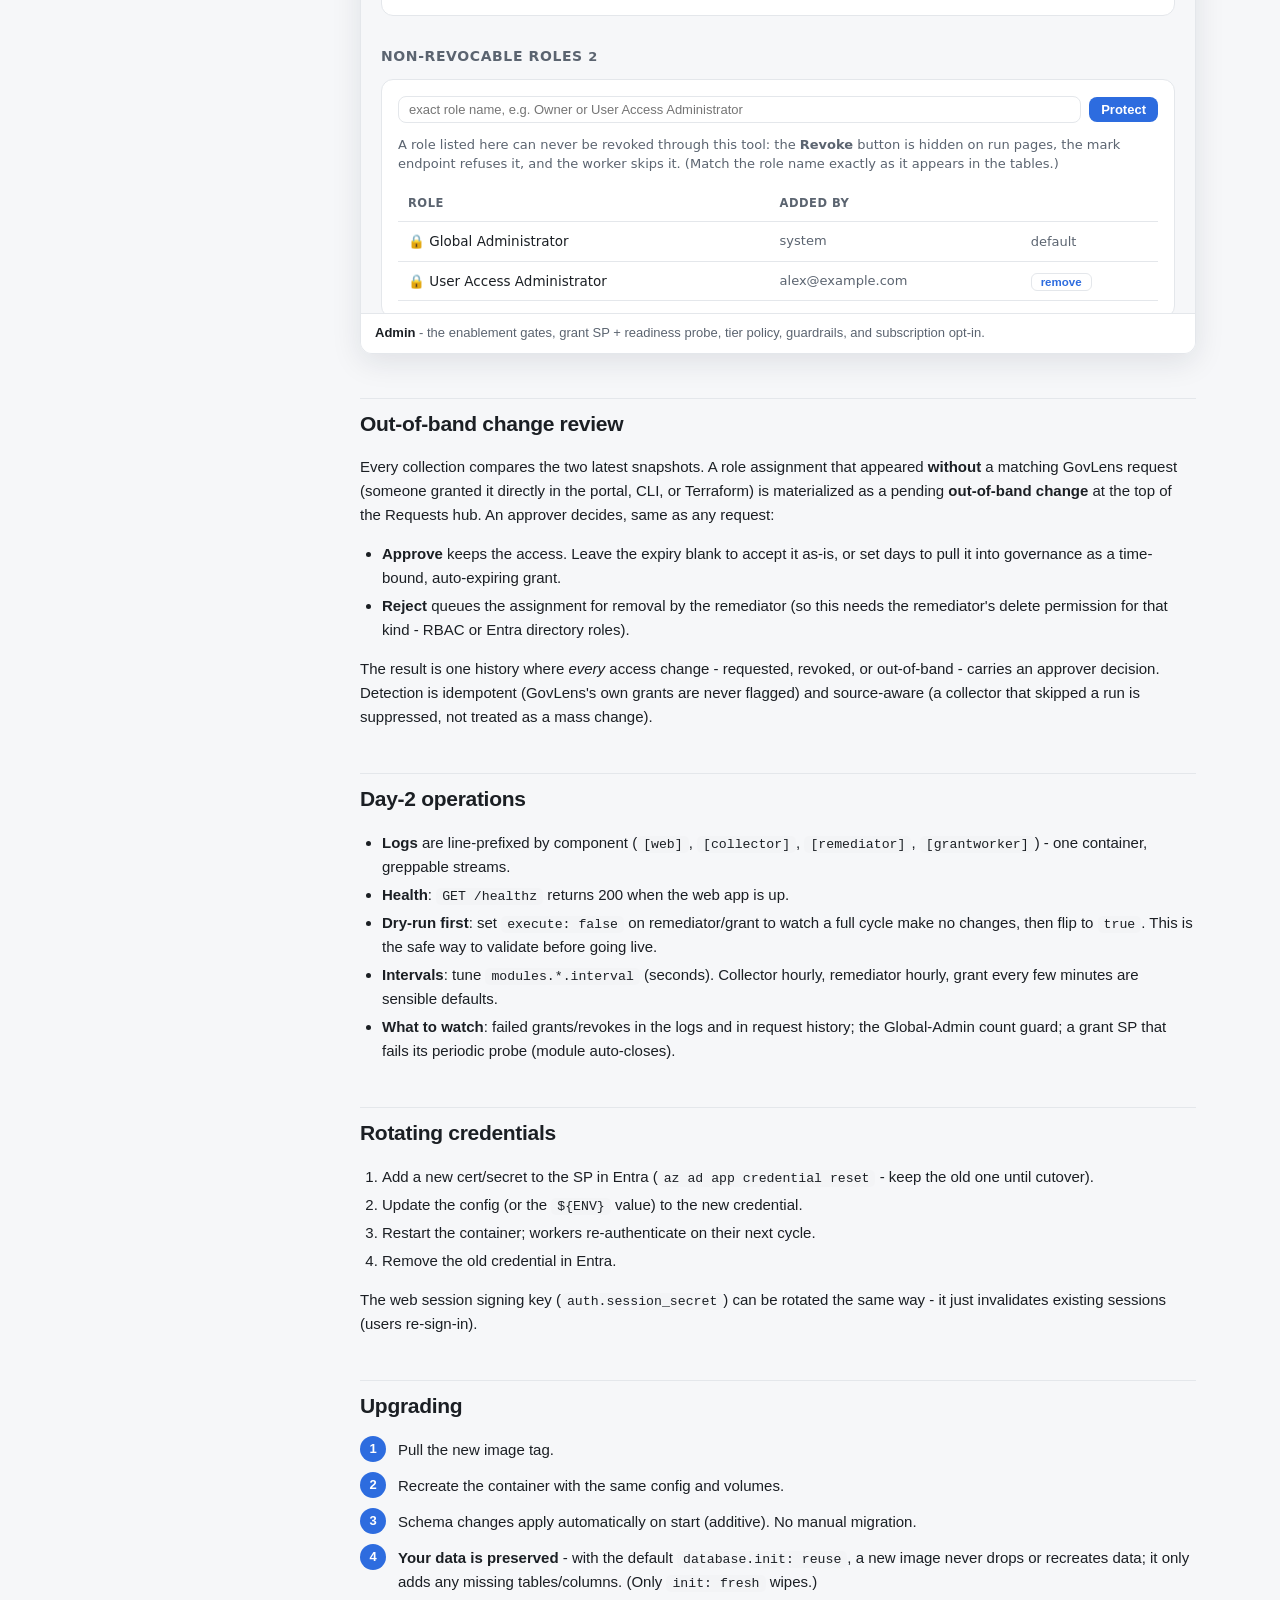
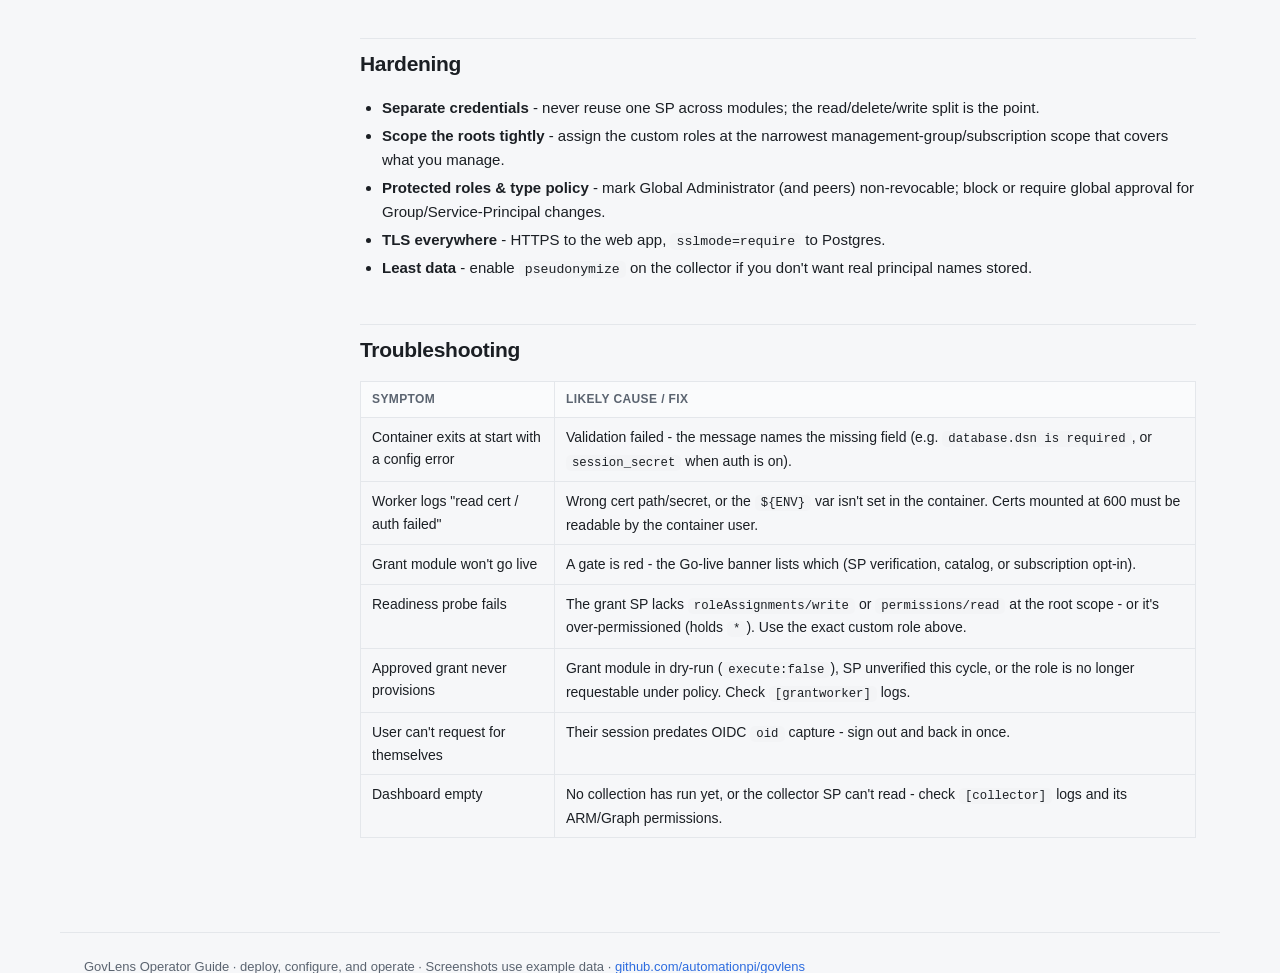
==== commit 0d073af4: "drift: review out-of-band access changes in the approval queue Detected out-of-band role adds (acces" ====
--- a/docs/user-guide/operator.html
+++ b/docs/user-guide/operator.html
@@ -30,6 +30,7 @@
   <h4>Go live</h4>
   <a href="#bootstrap">First run</a>
   <a href="#enable">Enabling self-service</a>
+  <a href="#drift">Out-of-band review</a>
   <h4>Operate</h4>
   <a href="#ops">Day-2 operations</a>
   <a href="#rotate">Rotating credentials</a>
@@ -263,6 +264,20 @@
     <div class="cap"><b>Admin</b> - the enablement gates, grant SP + readiness probe, tier policy, guardrails, and subscription opt-in.</div>
   </div>
 
+  <h2 id="drift">Out-of-band change review</h2>
+  <p>Every collection compares the two latest snapshots. A role assignment that appeared <b>without</b> a
+  matching GovLens request (someone granted it directly in the portal, CLI, or Terraform) is materialized as
+  a pending <b>out-of-band change</b> at the top of the Requests hub. An approver decides, same as any request:</p>
+  <ul>
+    <li><b>Approve</b> keeps the access. Leave the expiry blank to accept it as-is, or set days to pull it into
+    governance as a time-bound, auto-expiring grant.</li>
+    <li><b>Reject</b> queues the assignment for removal by the remediator (so this needs the remediator's
+    delete permission for that kind - RBAC or Entra directory roles).</li>
+  </ul>
+  <p>The result is one history where <i>every</i> access change - requested, revoked, or out-of-band - carries
+  an approver decision. Detection is idempotent (GovLens's own grants are never flagged) and source-aware (a
+  collector that skipped a run is suppressed, not treated as a mass change).</p>
+
   <h2 id="ops">Day-2 operations</h2>
   <ul>
     <li><b>Logs</b> are line-prefixed by component (<code>[web]</code>, <code>[collector]</code>,
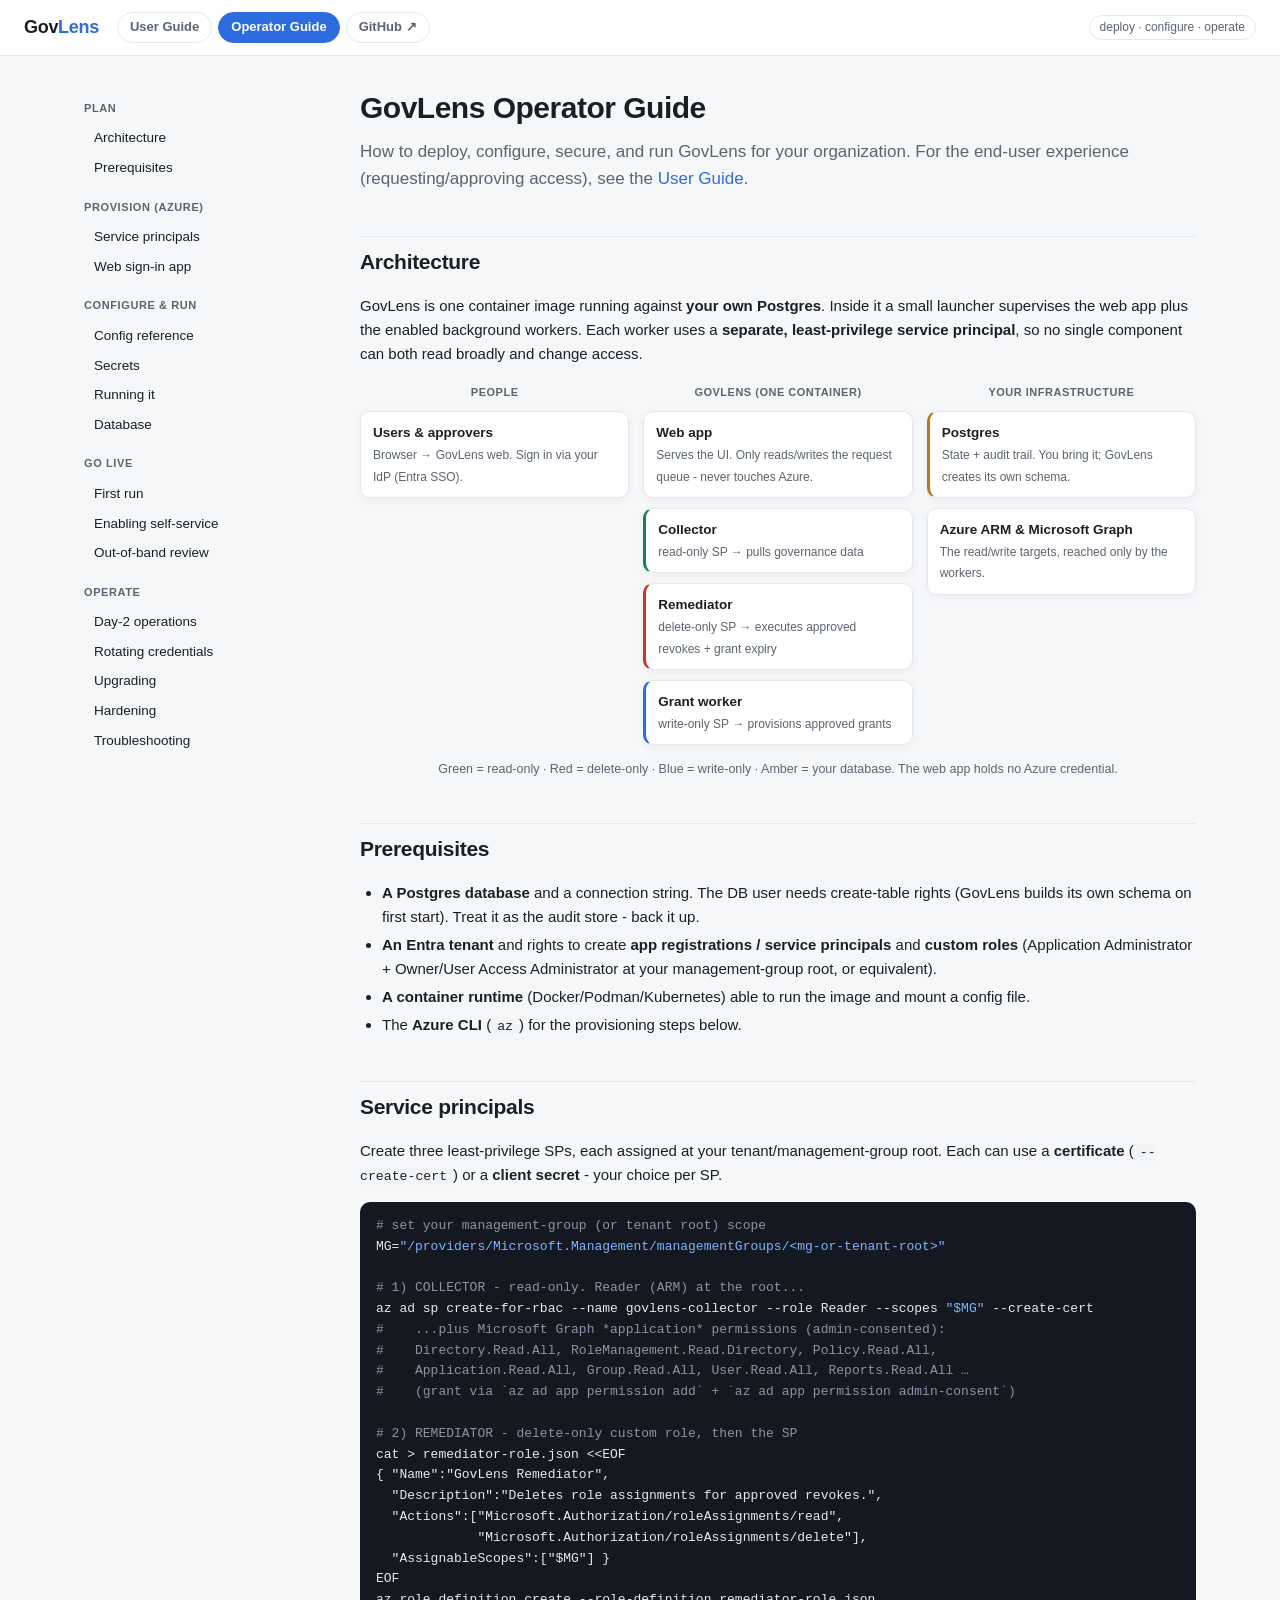
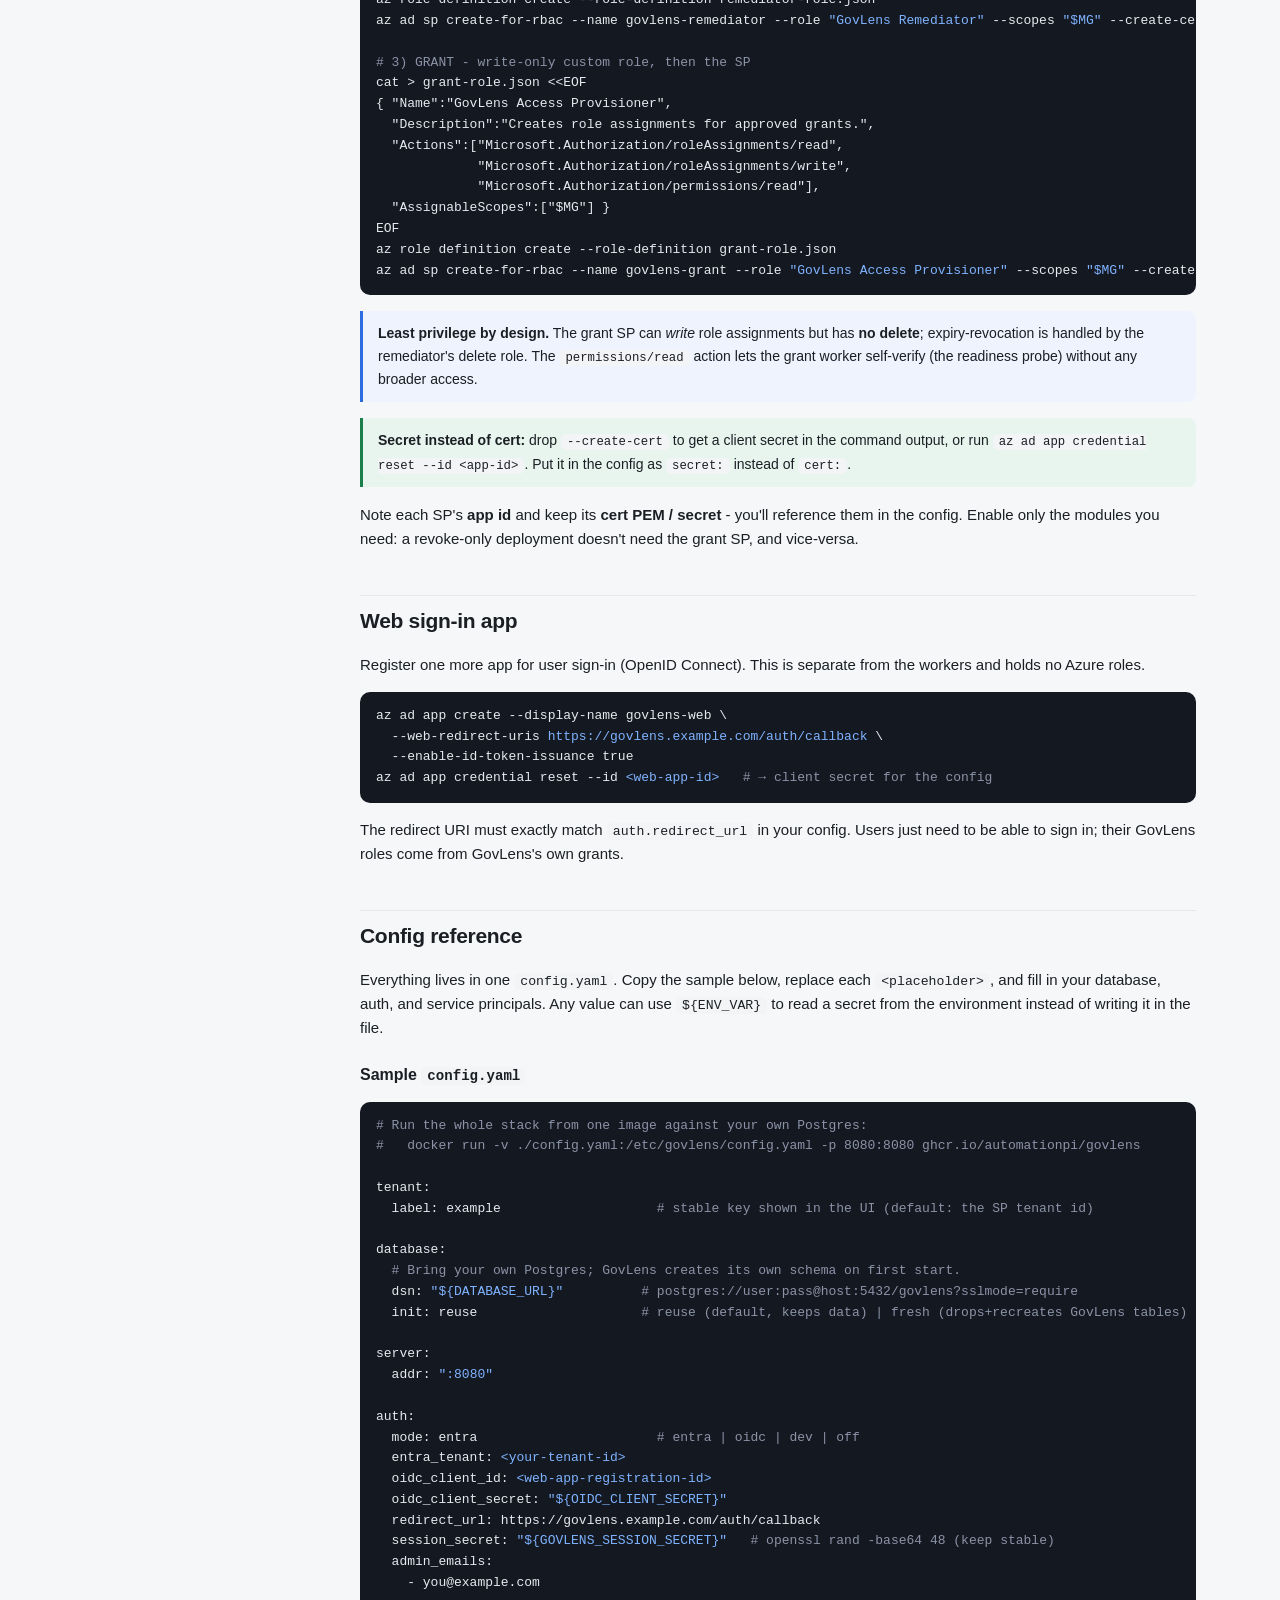
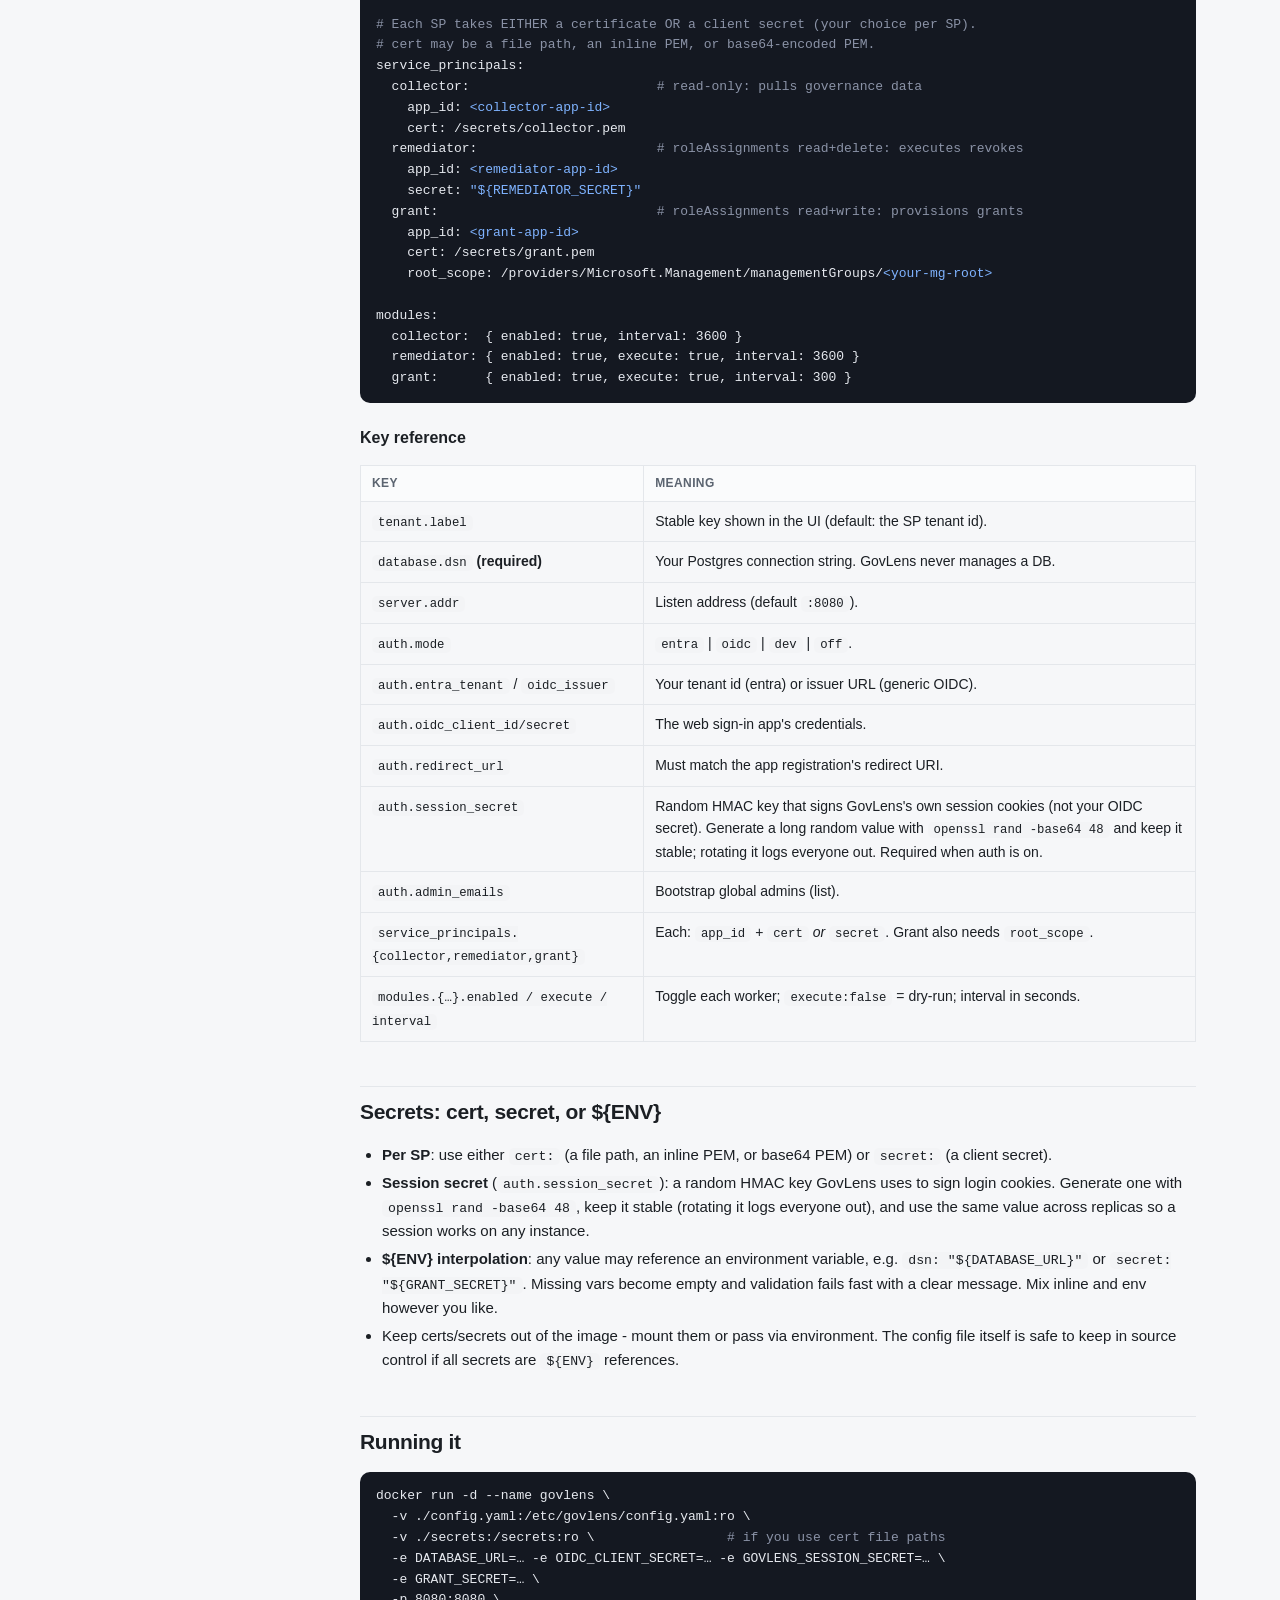
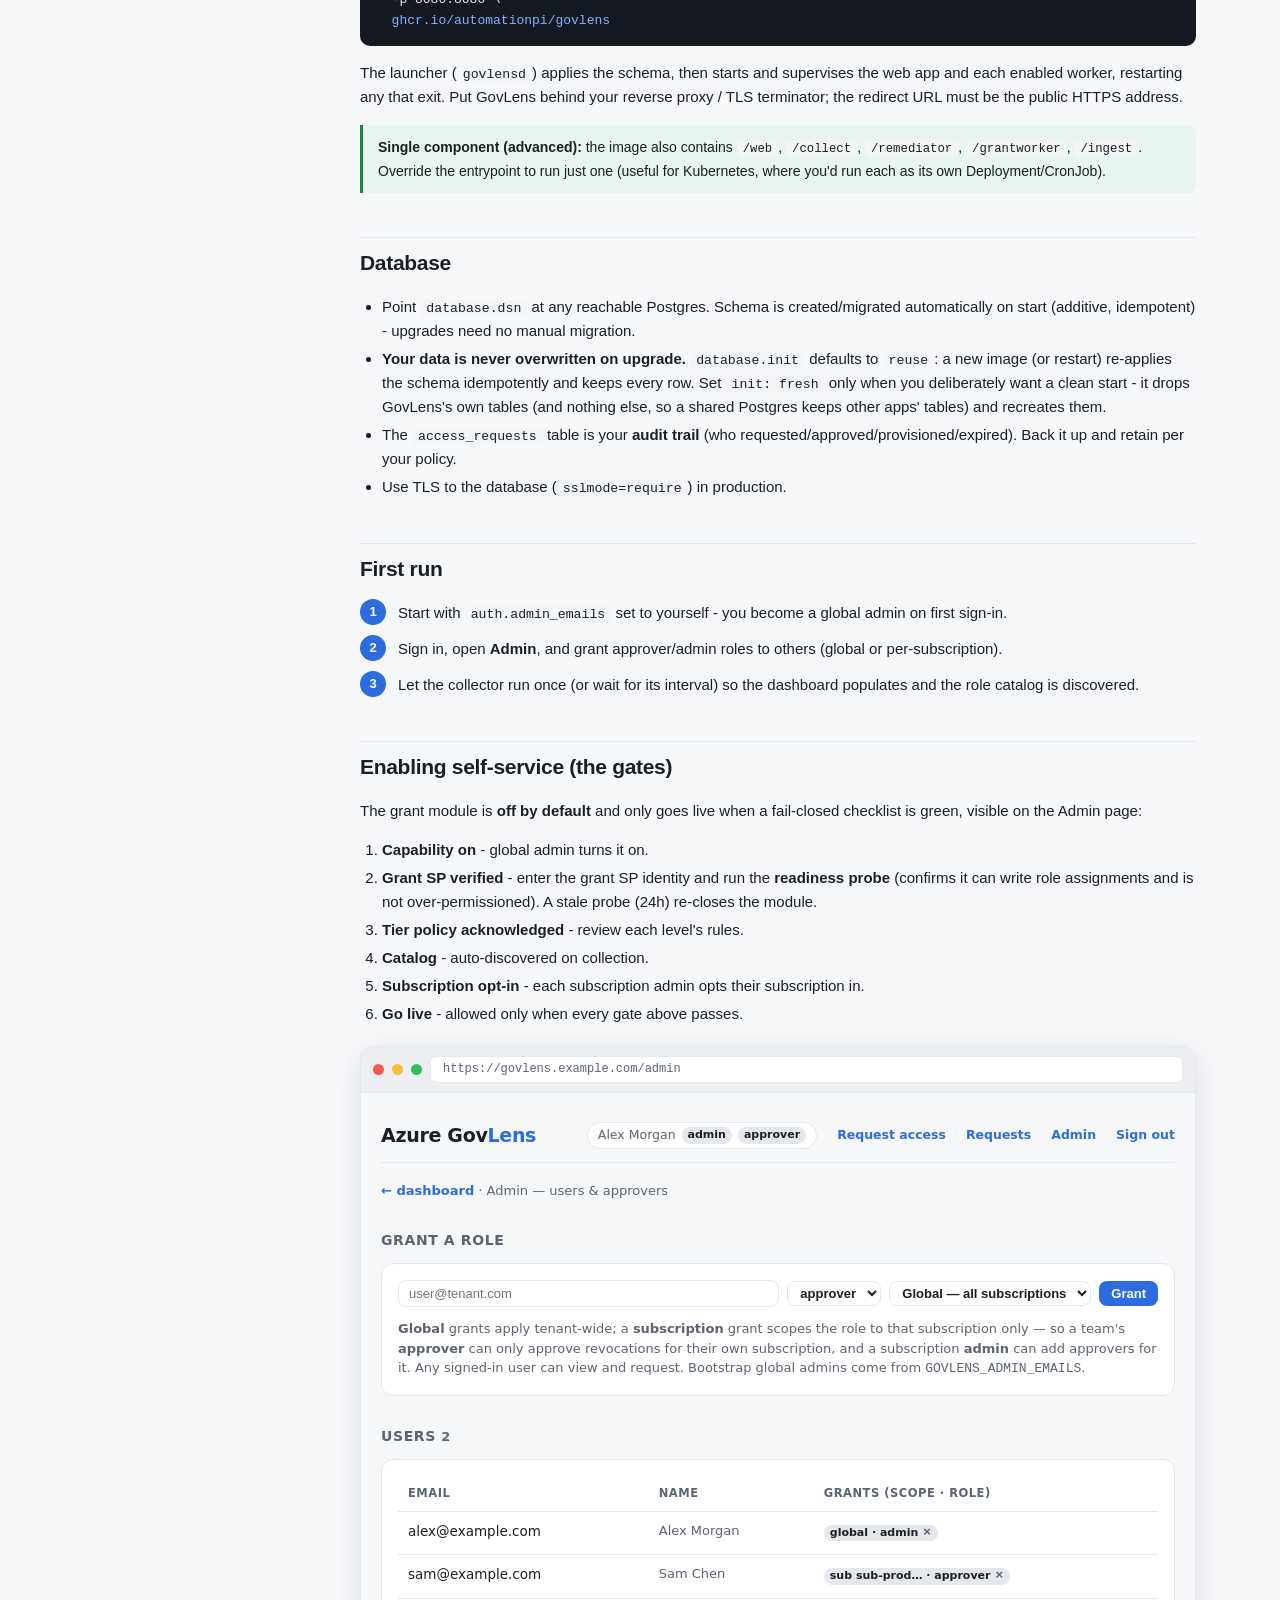
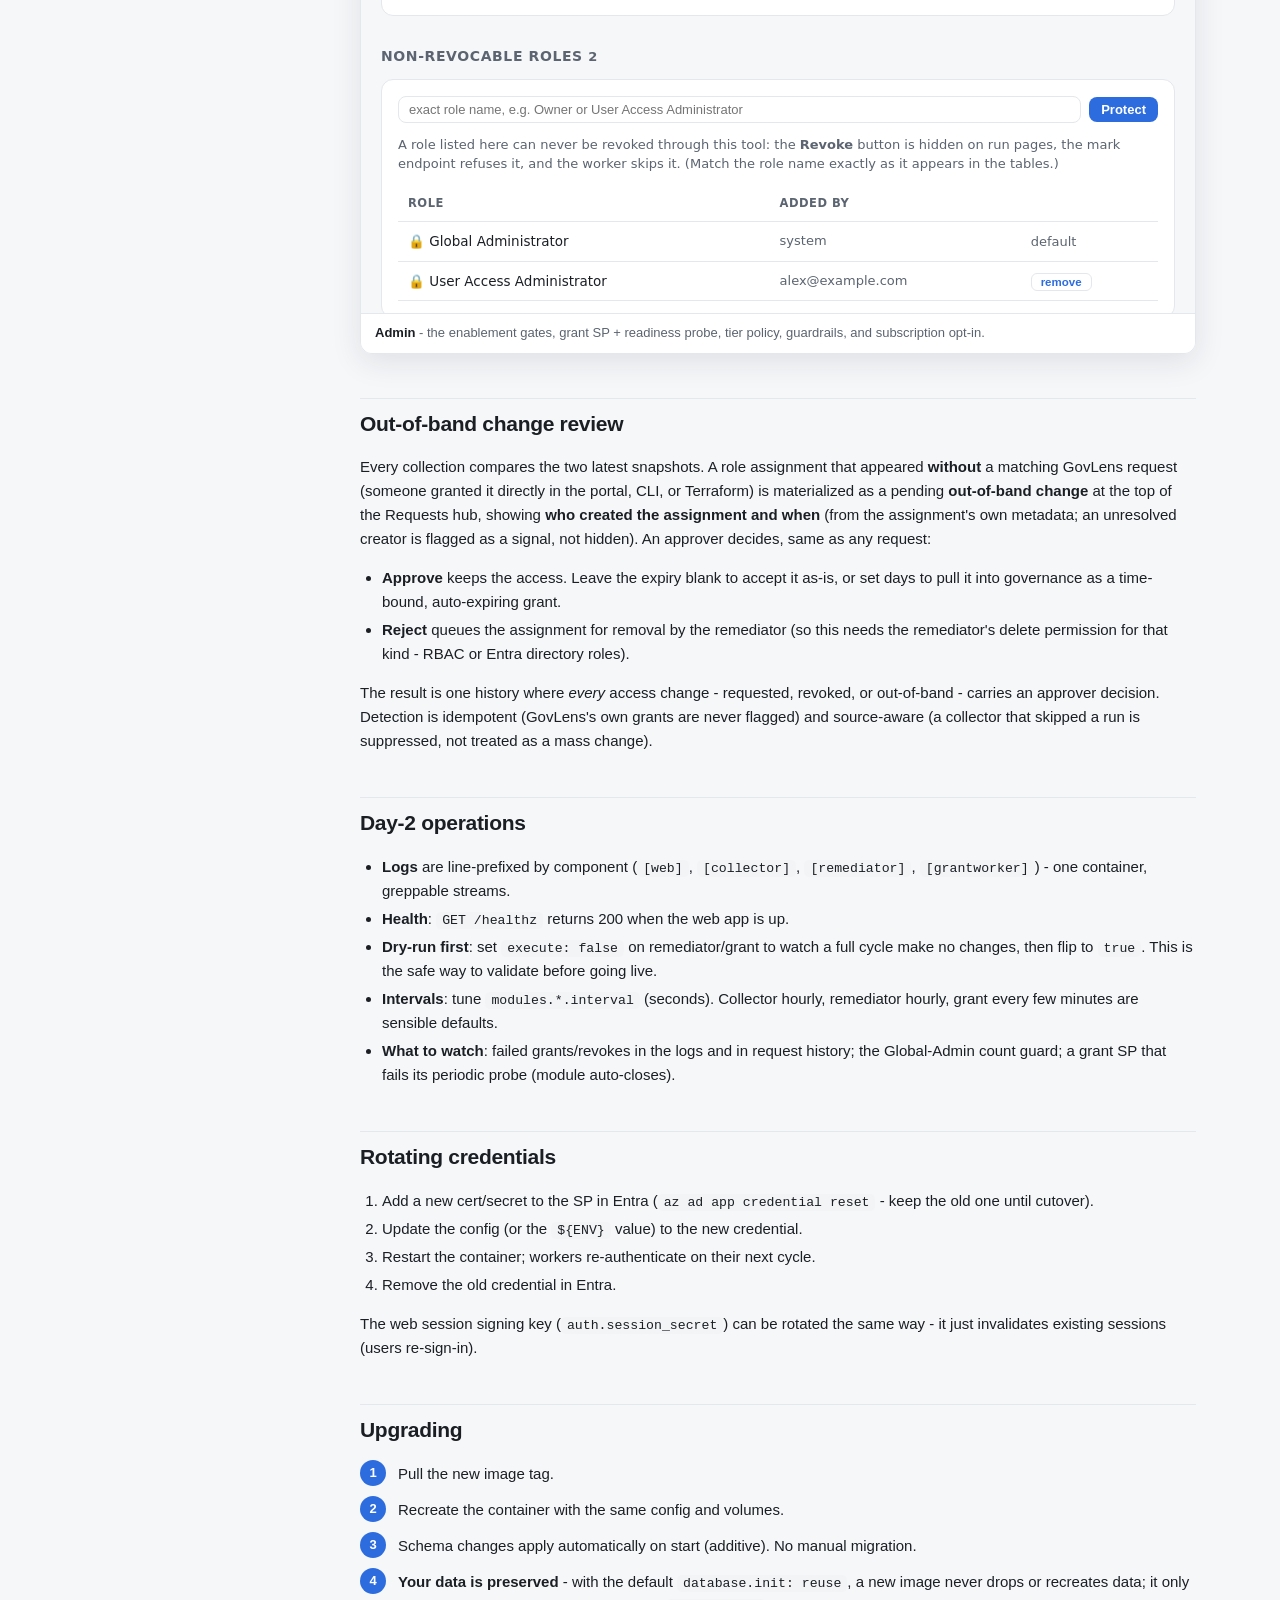
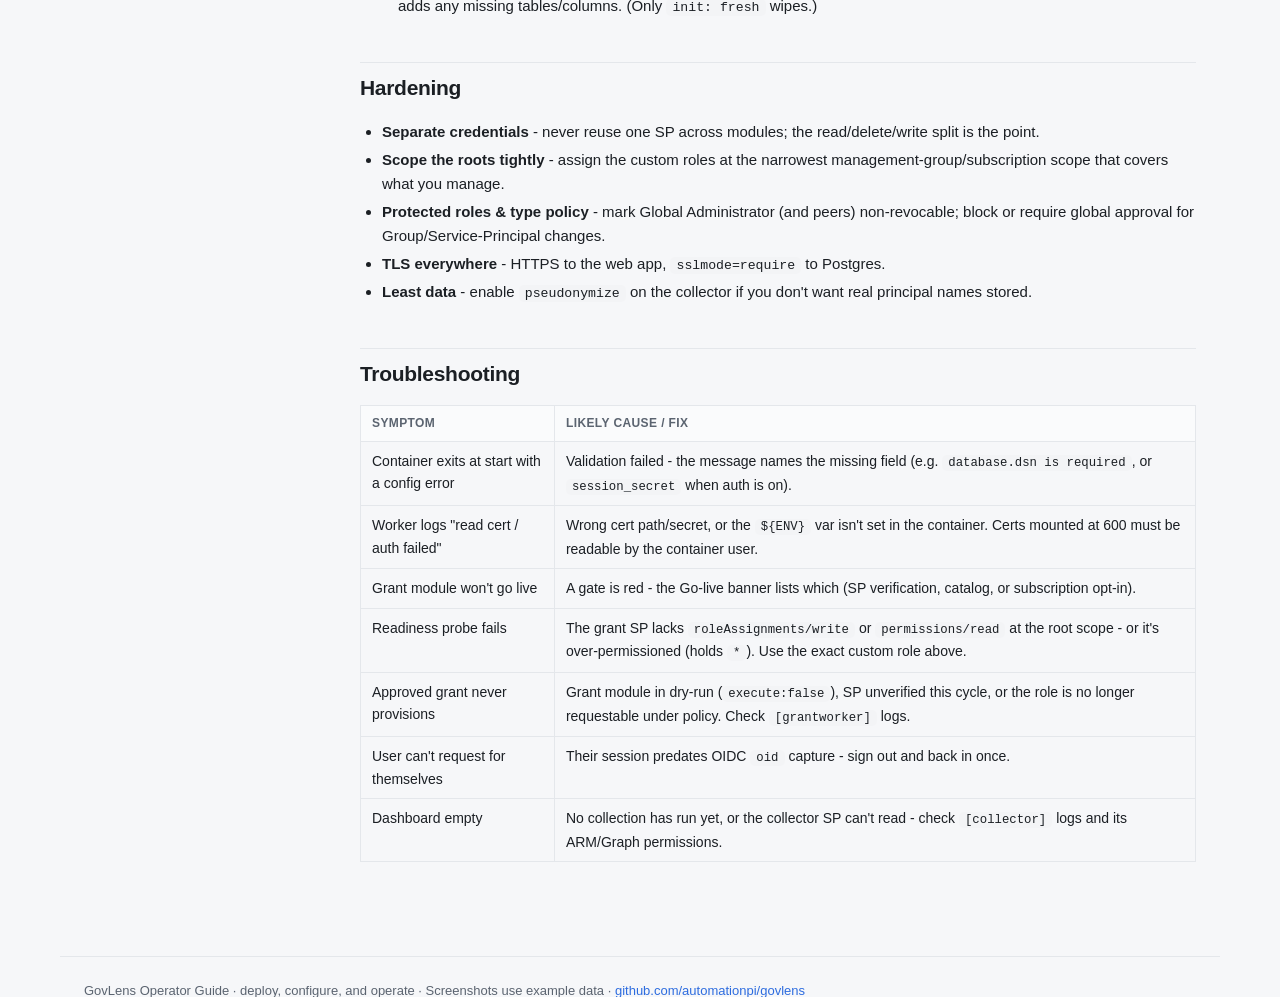
==== commit 38df7ee3: "collector: change attribution on drift + dormancy foundation + docs Roadmap #1 (change attribution):" ====
--- a/docs/user-guide/operator.html
+++ b/docs/user-guide/operator.html
@@ -267,7 +267,9 @@
   <h2 id="drift">Out-of-band change review</h2>
   <p>Every collection compares the two latest snapshots. A role assignment that appeared <b>without</b> a
   matching GovLens request (someone granted it directly in the portal, CLI, or Terraform) is materialized as
-  a pending <b>out-of-band change</b> at the top of the Requests hub. An approver decides, same as any request:</p>
+  a pending <b>out-of-band change</b> at the top of the Requests hub, showing <b>who created the assignment
+  and when</b> (from the assignment's own metadata; an unresolved creator is flagged as a signal, not hidden).
+  An approver decides, same as any request:</p>
   <ul>
     <li><b>Approve</b> keeps the access. Leave the expiry blank to accept it as-is, or set days to pull it into
     governance as a time-bound, auto-expiring grant.</li>
